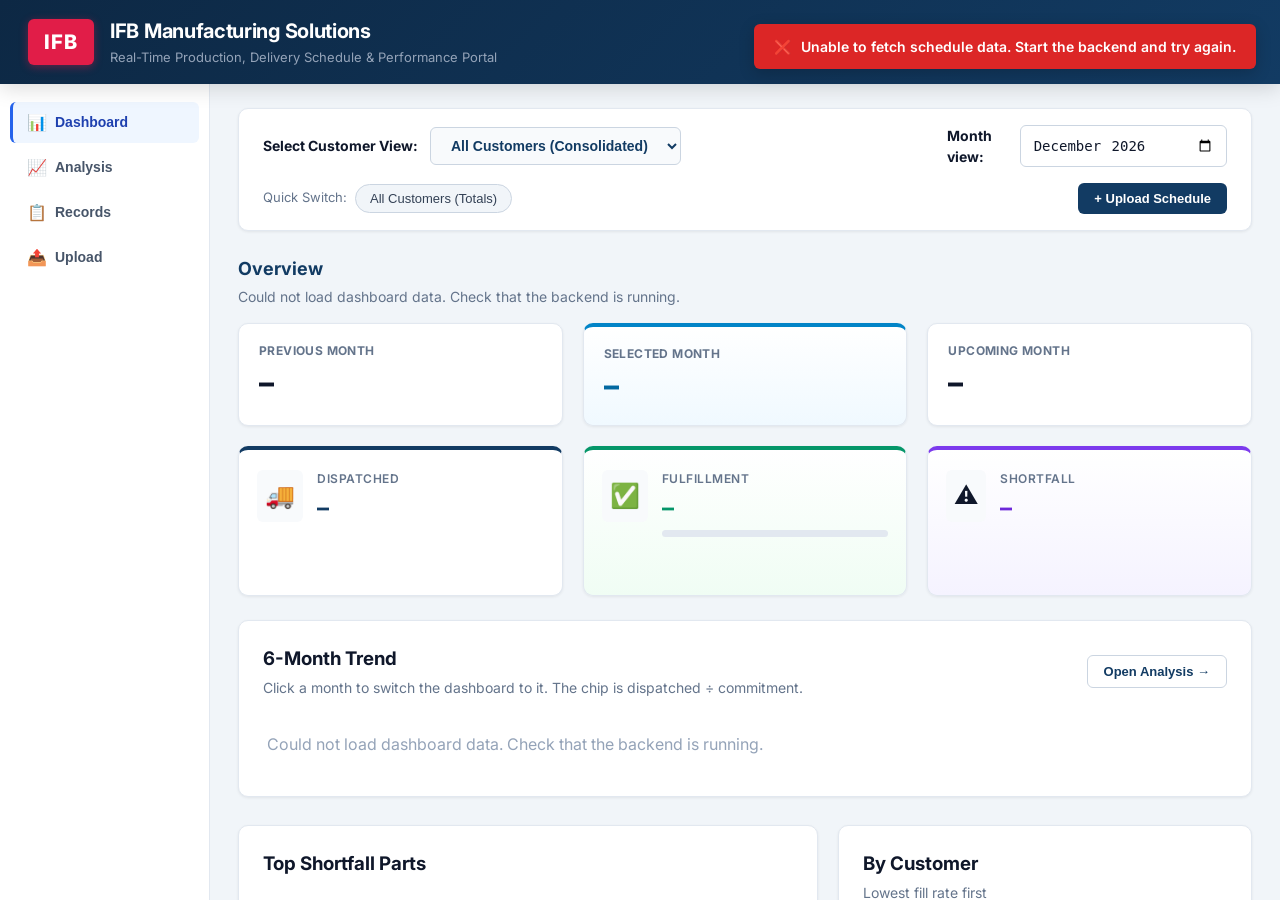
==== frontend/index.html @ 38b97daf "UI changes and bug fixes" ====
<!DOCTYPE html>
<html lang="en">
<head>
    <meta charset="UTF-8">
    <meta name="viewport" content="width=device-width, initial-scale=1.0">
    <title>IFB Scheduling Portal - Real-Time Manufacturing & Schedule Management</title>
    <link rel="preconnect" href="https://fonts.googleapis.com">
    <link rel="preconnect" href="https://fonts.gstatic.com" crossorigin>
    <link href="https://fonts.googleapis.com/css2?family=Inter:wght@400;500;600;700;800&display=swap" rel="stylesheet">
    <link rel="stylesheet" href="style.css">
</head>

<body>

    <!-- APP HEADER -->
    <header class="app-header">
        <div class="header-container">
            <div class="brand-block">
                <div class="brand-logo-icon">IFB</div>
                <div class="brand-text">
                    <h1>IFB Manufacturing Solutions</h1>
                    <p>Real-Time Production, Delivery Schedule &amp; Performance Portal</p>
                </div>
            </div>

            <div class="header-status-block">
                <div class="status-indicator">
                    <span class="status-dot"></span>
                    <span id="backendStatusText">Waiting for schedule upload</span>
                </div>
                <div class="clock-display" id="liveClock">--:--:--</div>
            </div>
        </div>

        
        
    </header>
<div class="app-shell">
    <aside class="sidebar">
        <nav class="sidebar-nav">
            <button class="nav-tab active" data-tab="dashboard" onclick="switchTab('dashboard')">
                <span class="nav-icon">📊</span> Dashboard
            </button>
            <button class="nav-tab" data-tab="analysis" onclick="switchTab('analysis')">
                <span class="nav-icon">📈</span> Analysis
            </button>
            <button class="nav-tab" data-tab="records" onclick="switchTab('records')">
                <span class="nav-icon">📋</span> Records
            </button>
            <button class="nav-tab" data-tab="upload" onclick="switchTab('upload')">
                <span class="nav-icon">📤</span> Upload
            </button>
        </nav>
    </aside>
    <main class="main-content">

        <!-- ============================================================== -->
        <!-- TAB 1: EXECUTIVE DASHBOARD                                    -->
        <!-- ============================================================== -->
        <section id="tab-dashboard" class="tab-pane active">
            
            <!-- Dashboard Controls & Customer Selector -->
            <div class="dashboard-controls-card">
                <div class="control-group">
                    <label for="customerSelect"><strong>Select Customer View:</strong></label>
                    <select id="customerSelect" onchange="onCustomerSelectChange()">
                        <option value="ALL">All Customers (Consolidated)</option>
                    </select>
                </div>

                <div class="control-group">
                    <label for="dashboardMonth"><strong>Month view:</strong></label>
                    <input type="month" id="dashboardMonth" class="form-input" onchange="onDashboardMonthChange()">
                </div>

                <div class="quick-preset-btns">
                    <span class="preset-label">Quick Switch:</span>
                    <button type="button" class="chip-btn" onclick="quickSelectCustomer('ALL')">All Customers (Totals)</button>
                </div>

                <div class="header-action-links">
                    <button class="btn-primary-sm" onclick="switchTab('upload')">+ Upload Schedule</button>
                </div>
            </div>

                        <div class="section-heading-row">
                <div>
                    <h2 id="dashHeading">Overview</h2>
                    <p class="panel-subtitle" id="dashSubheading">Loading...</p>
                </div>
            </div>

            <div class="schedule-trio">
                <div class="sched-card">
                    <span class="sched-label" id="schedPrevLabel">Previous month</span>
                    <span class="sched-value" id="schedPrevValue">–</span>
                    <span class="sched-delta" id="schedPrevDelta"></span>
                </div>
                <div class="sched-card sched-selected">
                    <span class="sched-label" id="schedSelLabel">Selected month</span>
                    <span class="sched-value" id="schedSelValue">–</span>
                    <span class="sched-delta" id="schedSelDelta"></span>
                </div>
                <div class="sched-card">
                    <span class="sched-label" id="schedNextLabel">Upcoming month</span>
                    <span class="sched-value" id="schedNextValue">–</span>
                    <span class="sched-delta" id="schedNextDelta"></span>
                </div>
            </div>

            <div class="dashboard-grid three">
                <div class="card">
                    <div class="card-icon-wrap">🚚</div>
                    <div class="card-info">
                        <h3>Dispatched</h3>
                        <p id="dashDispatched">–</p>
                        <small class="card-sub" id="dashDispatchedSub"></small>
                    </div>
                </div>
                <div class="card card-balance">
                    <div class="card-icon-wrap">✅</div>
                    <div class="card-info">
                        <h3>Fulfillment</h3>
                        <p id="dashFulfillment">–</p>
                        <div class="progress-bar-bg dash-progress"><div class="progress-bar-fill" id="dashFulfillmentBar" style="width:0%"></div></div>
                        <small class="card-sub" id="dashFulfillmentSub"></small>
                    </div>
                </div>
                <div class="card card-variance">
                    <div class="card-icon-wrap">⚠️</div>
                    <div class="card-info">
                        <h3>Shortfall</h3>
                        <p id="dashShortfall">–</p>
                        <small class="card-sub" id="dashShortfallSub"></small>
                    </div>
                </div>
            </div>

            <div class="content-panel">
                <div class="panel-header">
                    <div>
                        <h3>6-Month Trend</h3>
                        <p class="panel-subtitle">Click a month to switch the dashboard to it. The chip is dispatched ÷ commitment.</p>
                    </div>
                    <button class="btn-outline-sm" onclick="switchTab('analysis')">Open Analysis &rarr;</button>
                </div>
                <div id="dashTrendChart"></div>
            </div>

            <div class="dash-two-col" id="dashTwoCol">
                <div class="content-panel">
                    <div class="panel-header">
                        <div>
                            <h3>Top Shortfall Parts</h3>
                            <p class="panel-subtitle" id="dashTopShortSub"></p>
                        </div>
                    </div>
                    <div class="table-responsive">
                        <table class="data-table">
                            <thead><tr>
                                <th>Part No.</th><th>Customer</th>
                                <th class="num">Committed</th><th class="num">Dispatched</th>
                                <th class="num">Short</th><th>Fill rate</th>
                            </tr></thead>
                            <tbody id="dashShortfallBody"></tbody>
                        </table>
                    </div>
                </div>

                <div class="content-panel" id="dashCustomerPanel">
                    <div class="panel-header">
                        <div>
                            <h3>By Customer</h3>
                            <p class="panel-subtitle">Lowest fill rate first</p>
                        </div>
                    </div>
                    <div class="table-responsive table-scroll dash-cust-scroll">
                        <table class="data-table">
                            <thead><tr>
                                <th>Customer</th><th class="num">Committed</th>
                                <th class="num">Dispatched</th><th>Fill rate</th>
                            </tr></thead>
                            <tbody id="dashCustomerBody"></tbody>
                        </table>
                    </div>
                </div>
            </div>

        </section>

        <!-- ============================================================== -->
        <!-- TAB 3: MASTER SCHEDULE RECORDS TABLE                          -->
        <!-- ============================================================== -->
        <section id="tab-records" class="tab-pane">

            <div class="content-panel">
                <div class="panel-header-with-actions">
                    <div>
                        <h2>Master Production Schedule Records</h2>
                        <p class="panel-subtitle" id="recordsPlanBanner">Monthly Plan: Oct'26 (FIRM) and (TENTATIVE 2 months)</p>
                    </div>

                    <div class="records-action-group">
                        <button type="button" class="btn-outline-sm" onclick="exportRecordsToCSV()">📥 Export to CSV</button>
                        <button type="button" class="btn-primary-sm" onclick="switchTab('upload')">+ Upload Schedule</button>
                    </div>
                </div>

                <!-- FILTER & SEARCH BAR -->
                <div class="table-toolbar">
                    <div class="search-input-wrap">
                        <span class="search-icon">🔍</span>
                        <input type="text" id="tableSearchInput" placeholder="Search customer, part, version, month, or source..." oninput="filterMasterTable()">
                    </div>

                    <div class="filter-dropdown-wrap">
                        <label for="recordsCustomerFilter">Customer:</label>
                        <select id="recordsCustomerFilter" onchange="filterMasterTable()">
                            <option value="ALL">All Customers</option>
                        </select>
                    </div>

                    <div class="filter-dropdown-wrap">
                        <label for="recordsVersionFilter">Version:</label>
                        <select id="recordsVersionFilter" onchange="filterMasterTable()">
                            <option value="ALL">All versions</option>
                        </select>
                    </div>

                    <div class="filter-dropdown-wrap">
                        <label for="recordsMonthFilter">Delivery month:</label>
                        <select id="recordsMonthFilter" onchange="filterMasterTable()">
                            <option value="ALL">All months</option>
                        </select>
                    </div>
                    <label class="col-toggle"><input type="checkbox" id="showAllColumns" onchange="toggleRecordColumns()"> Show all columns</label>

                    <div class="record-counter" id="recordCounterText">
                        Showing 0 records
                    </div>
                </div>

                <!-- FULL DATA TABLE -->
                <div class="table-responsive table-scroll">
                    <table class="data-table master-records-table">
                        <thead>
    <tr class="super-header-row">
        <th colspan="4" id="recordsInfoGroup" class="th-info-group">Part &amp; Customer Information</th>
        <th id="recordsFirmSuperHeader" class="th-firm-header">FIRM</th>
        <th colspan="2" class="th-tentative-super-header">TENTATIVE QTY</th>
        <th colspan="3" id="recordsOpsGroup" class="th-ops-header">Performance &amp; Status</th>
    </tr>
    <tr>
        <th class="col-detail">Sl No</th>
        <th>Customer</th>
        <th class="col-detail">Customer code</th>
        <th>PART No.</th>
        <th class="col-detail">Helper</th>
        <th class="col-detail">Customer Part No</th>
        <th>Line</th>
        <th>Description</th>
        <th class="num" id="recordsMonth1Label">Oct-26</th>
        <th class="num th-tentative" id="recordsMonth2Label">Nov-26</th>
        <th class="num th-tentative" id="recordsMonth3Label">Dec-26</th>
        <th class="col-detail">Version</th>
        <th class="col-detail">Schedule Received</th>
        <th class="num">Actual Dispatch</th>
        <th class="num">Backlog</th>
        <th>Actions</th>
    </tr>
</thead>
                        <tbody id="masterRecordsBody">
                            <!-- Populated dynamically -->
                        </tbody>
                    </table>
                </div>

            </div>

        </section>

        <!-- ============================================================== -->
        <!-- TAB 4: SCHEDULE & PLAN ANALYSIS                               -->
        <!-- ============================================================== -->
        <section id="tab-analysis" class="tab-pane">
            <div class="section-heading-row">
                <div>
                    <h2>Schedule Analysis &amp; Comparison</h2>
                    <p class="panel-subtitle">Plan vs dispatch and month-over-month trends for an uploaded schedule</p>
                </div>
            </div>

            

                        <div id="panelControlsSame" class="streamlined-control-card">
                <div class="s-control-row">
                    <div class="s-control-item">
                        <label for="sameSheetSelect"><strong>Excel Sheet:</strong></label>
                        <select id="sameSheetSelect" onchange="onSameSheetChange()">
                            <option value="">Loading sheets...</option>
                        </select>
                    </div>
                    <div class="s-control-item">
                        <label for="sameCustomerSelect"><strong>Customer:</strong></label>
                        <select id="sameCustomerSelect" onchange="onScopeFilterChange()">
                            <option value="ALL">All Customers</option>
                        </select>
                    </div>
                    <div class="s-control-item">
                        <label for="samePartSelect"><strong>Part:</strong></label>
                            <select id="samePartSelect" onchange="onScopeFilterChange()">
                            <option value="">All parts</option>
                        </select>
                    </div>
                    <div class="s-control-item">
                        <label for="sameMetricMonth"><strong>Month:</strong></label>
                        <select id="sameMetricMonth" onchange="runStreamlinedAnalysis()"></select>
                    </div>
                    <div class="s-control-item">
                        <label for="sameCompareMonth"><strong>Compare with:</strong></label>
                        <select id="sameCompareMonth" onchange="runStreamlinedAnalysis()">
                            <option value="PREV">Previous month</option>
                            <option value="NONE">No comparison</option>
                        </select>
                    </div>
                </div>
            </div>


            <!-- 4 CLEAN KPI CARDS -->
            <div class="streamlined-kpi-grid">
                <div class="s-kpi-card">
                    <span class="s-kpi-label" id="card1Title">Planned / Committed</span>
                    <span class="s-kpi-value" id="card1Value">0</span>
                    <span class="s-kpi-sub" id="card1Detail">-</span>
                </div>
                <div class="s-kpi-card">
                    <span class="s-kpi-label" id="card2Title">Actual Dispatched</span>
                    <span class="s-kpi-value" id="card2Value">0</span>
                    <span class="s-kpi-sub" id="card2Detail">-</span>
                </div>
                <div class="s-kpi-card s-card-diff">
                    <span class="s-kpi-label" id="card3Title">Difference / Shortfall</span>
                    <span class="s-kpi-value" id="card3Value">0</span>
                    <span class="s-kpi-sub" id="card3Detail">-</span>
                </div>
                <div class="s-kpi-card s-card-rate">
                    <span class="s-kpi-label" id="card4Title">Fulfillment / Volatility</span>
                    <span class="s-kpi-value" id="card4Value">0%</span>
                    <span class="s-kpi-sub" id="card4Detail">-</span>
                </div>
            </div>

            <div id="cmpTrendPanel" class="content-panel" style="display:none">
    <div class="panel-header-with-actions">
        <div>
            <h3>Monthly Trend</h3>
            <p class="panel-subtitle" id="cmpTrendScope"></p>
        </div>
        <div class="cmp-trend-controls">
            <div class="range-toggle" id="cmpRangeToggle">
                <button type="button" class="active" data-range="6" onclick="setCmpRange(6)">6 months</button>
                <button type="button" data-range="12" onclick="setCmpRange(12)">1 year</button>
            </div>
            <label class="cmp-target">Target
                <input type="number" id="cmpTargetInput" min="50" max="100" value="95" onchange="renderTrendChart(); renderLineTable();"> %
            </label>
        </div>
    </div>
    <div id="cmpTrendChart"></div>
</div>

<!-- COMPARISON BREAKDOWN TABLE -->
            <div class="content-panel analysis-panel">
                <div class="panel-header-with-actions">
                    <div>
                        <h3 id="comparisonTableTitle">Part-wise Schedule Comparison</h3>
                        <p class="panel-subtitle" id="comparisonTableSubtitle">Customer request vs IFB</p>
                    </div>
                    <button type="button" class="btn-outline-sm" onclick="exportComparisonToCSV()">📥 Export to CSV</button>
                </div>

                <div class="table-toolbar">
                    <div class="search-input-wrap">
                        <span class="search-icon">🔍</span>
                        <input type="text" id="comparisonSearchInput" placeholder="Search customer, part no, line..." oninput="filterComparisonTable()">
                    </div>
                    <div class="range-toggle" id="cmpTargetToggle">
                        <button type="button" class="active" data-target="commitment" onclick="setCompareTarget('commitment')">vs IFB Commitment</button>
                        <button type="button" data-target="dispatch" onclick="setCompareTarget('dispatch')">vs IFB Dispatch</button>
                    </div>
                    <div class="filter-pills-wrap" id="comparisonFilterPills">
                        <button type="button" class="chip-filter active" data-filter="all" onclick="setComparisonStatusFilter('all')">All (<span id="countPillAll">0</span>)</button>
                        <button type="button" class="chip-filter chip-filter-inc" data-filter="increased" onclick="setComparisonStatusFilter('increased')">Above request (<span id="countPillInc">0</span>)</button>
                        <button type="button" class="chip-filter chip-filter-dec" data-filter="decreased" onclick="setComparisonStatusFilter('decreased')">Short of request (<span id="countPillDec">0</span>)</button>
                        <button type="button" class="chip-filter" data-filter="unchanged" onclick="setComparisonStatusFilter('unchanged')">Met (<span id="countPillUnchanged">0</span>)</button>
                    </div>
                </div>

                <div class="table-responsive table-scroll">
                    <table class="data-table">
                        <thead>
                                <tr id="comparisonTableHeaderRow">
                                <th class="sortable" onclick="sortComparison('customer')">Customer</th>
                                <th class="sortable" onclick="sortComparison('partNo')">Part No.</th>
                                <th>Line</th>
                                <th class="num sortable" id="thColBase" onclick="sortComparison('qtyA')">Customer Request</th>
                                <th class="num sortable" id="thColCompare" onclick="sortComparison('qtyB')">IFB Commitment</th>
                                <th class="num sortable" id="thColDiff" onclick="sortComparison('diff')">Difference</th>
                                <th class="num sortable" id="thColPct" onclick="sortComparison('fulfillmentRate')">Fill %</th>
                                <th class="num sortable" id="thColChange" onclick="sortComparison('scheduleChange')">Schedule Δ</th>
                                <th>Status</th>
                            </tr>
                        </thead>
                        <tbody id="comparisonTableBody">
                            <tr><td colspan="9" style="text-align: center; color: #64748b; padding: 24px;">Select parameters above to view analysis.</td></tr>
                        </tbody>
                        <tfoot id="comparisonTableFoot"></tfoot>
                    </table>
                </div>
            </div>

<div id="cmpLinePanel" class="content-panel" style="display:none">
    <div class="panel-header-with-actions">
        <div>
            <h3>Fill Rate by Product Line</h3>
            <p class="panel-subtitle">For the selected month. Click a heading to sort.</p>
        </div>
    </div>
    <div class="table-responsive table-scroll">
        <table class="data-table">
            <thead><tr>
                <th class="sortable" onclick="sortCmpLines('line')">Product line</th>
                <th class="num sortable" onclick="sortCmpLines('commitment')">Commitment</th>
                <th class="num sortable" onclick="sortCmpLines('dispatched')">Dispatched</th>
                <th class="sortable" onclick="sortCmpLines('fillRate')">Fill rate</th>
                <th class="num sortable" onclick="sortCmpLines('grossShortfall')">Shortfall</th>
                <th>Status</th>
            </tr></thead>
            <tbody id="cmpLineBody"></tbody>
            <tfoot id="cmpLineFoot"></tfoot>
        </table>
    </div>
</div>

            

        </section>

        <!-- ============================================================== -->
        <!-- TAB 5: EXCEL BULK IMPORT                                      -->
        <!-- ============================================================== -->
        <section id="tab-upload" class="tab-pane">

            <div class="content-panel">
                <div class="panel-header">
                    <div>
                        <h2>Upload Schedule Data</h2>
                        <p class="panel-subtitle">Upload your schedule to view it on the dashboard and in records. Existing saved schedules remain available.</p>
                    </div>

                    <a href="/api/sample-template" download class="btn-outline-sm">
                        📥 Download Standard Template (.xlsx)
                    </a>
                </div>

                <!-- DRAG AND DROP ZONE -->
                <div class="upload-dropzone" id="dropZone" onclick="triggerFileInput()">
                    <div class="upload-icon">📂</div>
                    <h3>Choose an Excel schedule file</h3>
                    <p>Drag and drop a filled schedule file here, or browse your computer. Supports .xlsx, .xls, and .csv.</p>
                    <button type="button" class="btn-primary-sm" onclick="event.stopPropagation(); triggerFileInput();">
                        Browse Files on Computer
                    </button>
                    <input type="file" id="excelFile" accept=".xlsx,.xls,.csv" style="display: none;" onchange="handleFileSelect(event)">
                    <div id="selectedFileName" class="selected-file-badge" style="display: none;"></div>
                </div>

                <div class="snapshot-date-control">
                    <label for="snapshotDate"><strong>Schedule snapshot date:</strong></label>
                    <input type="date" id="snapshotDate" class="form-input">
                    <span>For an archived sheet, choose its plan/revision date. New uploads default to today.</span>
                </div>

                <div class="upload-actions-bar">
                    <button type="button" id="uploadButton" class="btn-submit" onclick="uploadExcel()">
                        🚀 Upload &amp; Process Spreadsheet
                    </button>
                    <p id="uploadStatus" class="upload-status-text" aria-live="polite"></p>
                </div>

                <!-- COLUMN MAPPING GUIDE -->
                <div class="guide-box">
                    <h4>Supported Excel columns, including the IFB monthly plan layout</h4>
                    <p>The header row is detected below title/revision rows; fields are matched by name:</p>
                    <div class="headers-tags">
                        <span class="tag">Sl No</span>
                        <span class="tag">Customer</span>
                        <span class="tag">Customer Code</span>
                        <span class="tag">PART No.</span>
                        <span class="tag">Helper</span>
                        <span class="tag">Customer Part No</span>
                        <span class="tag">Line</span>
                        <span class="tag">Description</span>
                        <span class="tag">Oct-26 / Nov-26 / Dec-26 month columns</span>
                        <span class="tag">Application</span>
                        <span class="tag">Schedule Received Date</span>
                        <span class="tag">Schedule Start Month</span>
                        <span class="tag">Schedule End Month</span>
                        <span class="tag">Schedule Version</span>
                        <span class="tag">Delivery Month (e.g. Oct-26)</span>
                        <span class="tag">Original Customer Schedule</span>
                        <span class="tag">Current Customer Schedule</span>
                        <span class="tag">Actual Production Qty</span>
                        <span class="tag">Actual Dispatch Qty</span>
                        <span class="tag">Dispatch Date</span>
                        <span class="tag">Variance Reason</span>
                        <span class="tag">Net Customer Revision</span>
                        <span class="tag">Final Schedule Variance</span>
                        <span class="tag">Achievement</span>
                        <span class="tag">Backlog</span>
                    </div>
                </div>

            </div>

            <!-- IMPORTED EXCEL FILES LIST -->
            <div class="content-panel" style="margin-top: 24px;">
                <div class="panel-header">
                    <div>
                        <h3>Imported Excel Files &amp; Snapshots</h3>
                        <p class="panel-subtitle">Manage uploaded schedule workbooks. Download original spreadsheets or delete snapshots.</p>
                    </div>
                    <button type="button" class="btn-outline-sm" onclick="loadImportedFilesList()">🔄 Refresh List</button>
                </div>
                <div id="dataQualityResult" class="cmp-dq" style="display:none"></div>
                <div class="table-responsive">
                    <table class="data-table">
                        <thead>
                            <tr>
                                <th>#</th>
                                <th>File Name</th>
                                <th>Snapshot Date</th>
                                <th>Imported At</th>
                                <th>Records Count</th>
                                <th style="text-align: center;">Actions</th>
                            </tr>
                        </thead>
                        <tbody id="importedFilesTableBody">
                            <tr><td colspan="6" style="text-align: center; color: #94a3b8; padding: 20px;">Loading imported files...</td></tr>
                        </tbody>
                    </table>
                </div>
            </div>

        </section>

    </main> 
    </div>

    <!-- TOAST NOTIFICATION CONTAINER -->
    <div id="toastContainer" class="toast-container"></div>

    <script src="script.js"></script>

</body>
</html>
---- frontend/style.css ----
/* ==========================================================================
   IFB MANUFACTURING SCHEDULING PORTAL - ENTERPRISE STYLESHEET
   ========================================================================== */

:root {
    --primary: #123b63;
    --primary-dark: #0c2844;
    --primary-light: #1e5285;
    --accent: #2563eb;
    --success: #059669;
    --warning: #d97706;
    --danger: #dc2626;
    --bg-page: #f1f5f9;
    --bg-card: #ffffff;
    --border: #e2e8f0;
    --border-dark: #cbd5e1;
    --text-main: #0f172a;
    --text-muted: #64748b;
    --text-light: #94a3b8;
    --radius-sm: 6px;
    --radius-md: 10px;
    --radius-lg: 14px;
    --shadow-sm: 0 1px 3px rgba(0, 0, 0, 0.07);
    --shadow-md: 0 4px 12px rgba(0, 0, 0, 0.07);
    --shadow-lg: 0 8px 24px rgba(0, 0, 0, 0.1);
}

* {
    box-sizing: border-box;
    margin: 0;
    padding: 0;
}

body {
    font-family: 'Inter', -apple-system, BlinkMacSystemFont, "Segoe UI", Roboto, sans-serif;
    background-color: var(--bg-page);
    color: var(--text-main);
    line-height: 1.5;
    -webkit-font-smoothing: antialiased;
}

/* ==========================================================================
   HEADER & NAVIGATION
   ========================================================================== */

.app-header {
    background: linear-gradient(135deg, #0d2844 0%, #123b63 100%);
    color: #ffffff;
    box-shadow: 0 4px 20px rgba(0, 0, 0, 0.15);
    position: relative;
    flex-shrink: 0;
    z-index: 100;
}

.header-container {
    max-width: none;
    margin: 0 auto;
    padding: 16px 28px;
    display: flex;
    justify-content: space-between;
    align-items: center;
}

.brand-block {
    display: flex;
    align-items: center;
    gap: 16px;
}

.brand-logo-icon {
    background: #e11d48;
    color: #ffffff;
    font-size: 20px;
    font-weight: 800;
    letter-spacing: 1px;
    padding: 8px 16px;
    border-radius: var(--radius-sm);
    box-shadow: 0 2px 8px rgba(225, 29, 72, 0.4);
}

.brand-text h1 {
    font-size: 20px;
    font-weight: 700;
    color: #ffffff;
    letter-spacing: -0.3px;
}

.brand-text p {
    font-size: 13px;
    color: #94a3b8;
    margin-top: 2px;
}

.header-status-block {
    display: flex;
    align-items: center;
    gap: 18px;
}

.status-indicator {
    display: flex;
    align-items: center;
    gap: 8px;
    background: rgba(255, 255, 255, 0.1);
    padding: 6px 14px;
    border-radius: 20px;
    font-size: 13px;
    font-weight: 500;
    backdrop-filter: blur(4px);
}

.status-dot {
    width: 9px;
    height: 9px;
    background: #10b981;
    border-radius: 50%;
    box-shadow: 0 0 8px #10b981;
    animation: pulse 2s infinite;
}

@keyframes pulse {
    0%, 100% { opacity: 1; transform: scale(1); }
    50% { opacity: 0.5; transform: scale(0.85); }
}

.clock-display {
    font-family: monospace;
    font-size: 14px;
    color: #cbd5e1;
    background: rgba(0, 0, 0, 0.25);
    padding: 6px 12px;
    border-radius: var(--radius-sm);
    letter-spacing: 0.5px;
}

/* APP NAV TABS */  
.nav-tab {
    background: transparent;
    color: #94a3b8;
    border: none;
    border-bottom: 3px solid transparent;
    padding: 14px 20px;
    font-size: 14px;
    font-weight: 600;
    cursor: pointer;
    display: flex;
    align-items: center;
    gap: 8px;
    transition: all 0.2s ease;
}

.nav-tab:hover {
    color: #ffffff;
    background: rgba(255, 255, 255, 0.05);
}

.nav-tab:disabled {
    color: #7890a7;
    cursor: not-allowed;
    opacity: 0.55;
}

.nav-tab:disabled:hover {
    background: transparent;
}

.nav-tab.active {
    color: #ffffff;
    border-bottom-color: #38bdf8;
    background: rgba(255, 255, 255, 0.08);
}

.nav-icon {
    font-size: 16px;
}

/* ==========================================================================
   LAYOUT & TAB PANES
   ========================================================================== */

.main-content {
    max-width: 1400px;
    margin: 28px auto;
    padding: 0 28px;
}

.tab-pane {
    display: none;
    animation: fadeIn 0.25s ease-in-out;
}

.tab-pane.active {
    display: block;
}

@keyframes fadeIn {
    from { opacity: 0; transform: translateY(6px); }
    to { opacity: 1; transform: translateY(0); }
}

.section-heading-row {
    display: flex;
    justify-content: space-between;
    align-items: center;
    margin: 24px 0 16px 0;
}

.section-heading-row h2 {
    font-size: 18px;
    font-weight: 700;
    color: var(--primary);
}

.badge-accent {
    font-size: 12px;
    font-weight: 600;
    background: #e0f2fe;
    color: #0369a1;
    padding: 4px 12px;
    border-radius: 12px;
}

/* ==========================================================================
   DASHBOARD CONTROLS & KPI CARDS (ORDER: CUSTOMER -> PREV -> CURR -> COMING -> DISPATCH -> BALANCE)
   ========================================================================== */

.dashboard-controls-card {
    background: var(--bg-card);
    padding: 16px 24px;
    border-radius: var(--radius-md);
    box-shadow: var(--shadow-sm);
    border: 1px solid var(--border);
    display: flex;
    align-items: center;
    justify-content: space-between;
    flex-wrap: wrap;
    gap: 16px;
    margin-bottom: 24px;
}

.control-group {
    display: flex;
    align-items: center;
    gap: 12px;
}

.control-group label {
    font-size: 14px;
    color: var(--text-main);
}

.control-group select {
    padding: 9px 16px;
    font-size: 14px;
    font-weight: 600;
    color: var(--primary);
    background: #f8fafc;
    border: 1px solid var(--border-dark);
    border-radius: var(--radius-sm);
    cursor: pointer;
    outline: none;
    min-width: 220px;
}

.quick-preset-btns {
    display: flex;
    align-items: center;
    gap: 8px;
    flex-wrap: wrap;
}

.preset-label {
    font-size: 13px;
    color: var(--text-muted);
}

.chip-btn {
    background: #f1f5f9;
    color: #334155;
    border: 1px solid #cbd5e1;
    padding: 6px 14px;
    border-radius: 16px;
    font-size: 13px;
    font-weight: 500;
    cursor: pointer;
    transition: all 0.15s ease;
}

.chip-btn:hover {
    background: #e2e8f0;
    color: var(--primary);
    border-color: #94a3b8;
}

/* Dashboard overview cards */
.dashboard-grid {
    display: grid;
    grid-template-columns: repeat(4, minmax(0, 1fr));
    gap: 20px;
    margin-bottom: 24px;
    grid-auto-rows: minmax(150px, auto);
}

.card {
    background: var(--bg-card);
    padding: 20px 18px;
    min-width: 0;
    min-height: 150px;
    box-sizing: border-box;
    border-radius: var(--radius-md);
    box-shadow: var(--shadow-sm);
    border: 1px solid var(--border);
    border-top: 4px solid var(--primary);
    display: flex;
    align-items: flex-start;
    gap: 14px;
    transition: transform 0.2s, box-shadow 0.2s;
}

.card:hover {
    transform: translateY(-2px);
    box-shadow: var(--shadow-md);
}

.card-icon-wrap {
    font-size: 24px;
    background: #f8fafc;
    padding: 8px;
    border-radius: var(--radius-sm);
}

.card-info {
    flex: 1;
    min-width: 0;
}

.card h3 {
    font-size: 12px;
    text-transform: uppercase;
    letter-spacing: 0.5px;
    color: var(--text-muted);
    font-weight: 600;
    margin-bottom: 6px;
}

.card p {
    font-size: 24px;
    font-weight: 700;
    color: var(--primary);
    line-height: 1.2;
}

.card.card-customer {
    grid-column: auto;
    flex-direction: column;
    align-items: stretch;
    gap: 8px;
    border-top-color: #2563eb;
}

.card.card-customer .card-info {
    width: 100%;
}

.card.card-customer p {
    display: block;
    width: 100%;
    box-sizing: border-box;
    padding: 8px 12px;
    border: 1px solid #bfdbfe;
    border-radius: 6px;
    background: #eff6ff;
    font-size: 13px;
    color: #1d4ed8;
    white-space: nowrap;
}

.card.card-highlight {
    border-top-color: #0284c7;
    background: linear-gradient(180deg, #ffffff 0%, #f0f9ff 100%);
}

.card.card-highlight p {
    color: #0369a1;
}

.card.card-balance {
    border-top-color: var(--success);
    background: linear-gradient(180deg, #ffffff 0%, #f0fdf4 100%);
}

.card.card-balance p {
    color: var(--success);
}

.card.card-variance {
    border-top-color: #7c3aed;
    background: linear-gradient(180deg, #ffffff 0%, #f5f3ff 100%);
}

.card.card-variance p {
    color: #6d28d9;
}


.progress-bar-bg {
    width: 160px;
    height: 7px;
    background: #e2e8f0;
    border-radius: 5px;
    overflow: hidden;
}

.progress-bar-fill {
    height: 100%;
    background: linear-gradient(90deg, #10b981 0%, #059669 100%);
    border-radius: 5px;
    transition: width 0.5s ease;
}


.badge-variance {
    background: #fee2e2;
    color: #b91c1c;
}

.badge-revision {
    background: #dbeafe;
    color: #1e40af;
}

.badge-status {
    background: #fef3c7;
    color: #92400e;
}

/* ==========================================================================
   CONTENT PANELS & TABLES
   ========================================================================== */

.content-panel {
    background: var(--bg-card);
    border-radius: var(--radius-md);
    box-shadow: var(--shadow-sm);
    border: 1px solid var(--border);
    padding: 24px;
    margin-bottom: 28px;
}

.panel-header {
    display: flex;
    justify-content: space-between;
    align-items: center;
    margin-bottom: 18px;
}

.panel-header-with-actions {
    display: flex;
    justify-content: space-between;
    align-items: center;
    flex-wrap: wrap;
    gap: 16px;
    margin-bottom: 22px;
    padding-bottom: 16px;
    border-bottom: 1px solid var(--border);
}

.panel-subtitle {
    font-size: 14px;
    color: var(--text-muted);
    margin-top: 4px;
}

.analysis-controls {
    margin-bottom: 18px;
}

/* ==========================================================================
   STREAMLINED ANALYSIS CENTER STYLES
   ========================================================================== */


.streamlined-control-card {
    background: #ffffff;
    border: 1px solid var(--border);
    border-radius: var(--radius-md);
    padding: 18px 22px;
    margin-bottom: 20px;
    box-shadow: var(--shadow-sm);
}

.s-control-row {
    display: flex;
    align-items: flex-end;
    gap: 18px;
    flex-wrap: wrap;
}

.s-control-item {
    display: flex;
    flex-direction: column;
    gap: 6px;
    min-width: 170px;
    flex: 1;
}

.s-control-item label {
    font-size: 13px;
    color: #334155;
}

.s-control-item select {
    padding: 9px 14px;
    border: 1px solid var(--border-dark);
    border-radius: var(--radius-sm);
    font-size: 13px;
    font-weight: 600;
    background: #ffffff;
    color: var(--text-main);
    outline: none;
    transition: border 0.2s;
    width: 100%;
}

.s-control-item select:focus {
    border-color: var(--accent);
}


.streamlined-kpi-grid {
    display: grid;
    grid-template-columns: repeat(4, minmax(0, 1fr));
    gap: 16px;
    margin-bottom: 24px;
}

.s-kpi-card {
    background: #ffffff;
    border: 1px solid var(--border);
    border-radius: var(--radius-md);
    padding: 18px 20px;
    box-shadow: var(--shadow-sm);
    display: flex;
    flex-direction: column;
    gap: 4px;
    transition: transform 0.15s ease;
}

.s-kpi-card:hover {
    transform: translateY(-2px);
    box-shadow: var(--shadow-md);
}

.s-kpi-label {
    font-size: 12px;
    font-weight: 700;
    text-transform: uppercase;
    letter-spacing: 0.4px;
    color: var(--text-muted);
}

.s-kpi-value {
    font-size: 26px;
    font-weight: 800;
    color: var(--text-main);
    margin: 4px 0 2px;
}

.s-kpi-sub {
    font-size: 12px;
    color: var(--text-muted);
}

.s-card-diff {
    border-left: 4px solid var(--accent);
    background: linear-gradient(180deg, #ffffff 0%, #f8fafc 100%);
}

.s-card-rate {
    border-left: 4px solid var(--success);
    background: linear-gradient(180deg, #ffffff 0%, #f0fdf4 100%);
}

/* KPI CARD ACCENTS */
.card-variance-highlight {
    background: linear-gradient(180deg, #ffffff 0%, #f8fafc 100%);
    border-left: 4px solid var(--accent);
}

.analysis-metric-card.card-accent-green {
    border-top: 3px solid var(--success);
}

.analysis-metric-card.card-accent-red {
    border-top: 3px solid var(--danger);
}

.analysis-metric-card.card-accent-amber {
    border-top: 3px solid var(--warning);
}

/* FILTER PILLS IN COMPARISON TOOLBAR */
.comparison-toolbar {
    margin-bottom: 16px;
}

.filter-pills-wrap {
    display: flex;
    gap: 8px;
    flex-wrap: wrap;
    align-items: center;
}

.chip-filter {
    background: #ffffff;
    border: 1px solid var(--border-dark);
    border-radius: 16px;
    padding: 5px 12px;
    font-size: 12px;
    font-weight: 600;
    color: #475569;
    cursor: pointer;
    transition: all 0.2s;
}

.chip-filter:hover {
    background: #f1f5f9;
}

.chip-filter.active {
    background: var(--primary);
    color: #ffffff;
    border-color: var(--primary);
}

.chip-filter.chip-filter-inc.active {
    background: #059669;
    border-color: #059669;
}

.chip-filter.chip-filter-dec.active {
    background: #dc2626;
    border-color: #dc2626;
}

.chip-filter.chip-filter-new.active {
    background: #2563eb;
    border-color: #2563eb;
}

.chip-filter.chip-filter-rem.active {
    background: #64748b;
    border-color: #64748b;
}

/* STATUS BADGES FOR TABLE ROWS */
.badge-status-inc {
    display: inline-block;
    background: #dcfce7;
    color: #15803d;
    padding: 3px 8px;
    border-radius: 4px;
    font-size: 11px;
    font-weight: 700;
}

.badge-status-dec {
    display: inline-block;
    background: #fee2e2;
    color: #b91c1c;
    padding: 3px 8px;
    border-radius: 4px;
    font-size: 11px;
    font-weight: 700;
}

.badge-status-new {
    display: inline-block;
    background: #dbeafe;
    color: #1d4ed8;
    padding: 3px 8px;
    border-radius: 4px;
    font-size: 11px;
    font-weight: 700;
}

.badge-status-rem {
    display: inline-block;
    background: #f1f5f9;
    color: #64748b;
    padding: 3px 8px;
    border-radius: 4px;
    font-size: 11px;
    font-weight: 700;
}

.badge-status-same {
    display: inline-block;
    background: #f8fafc;
    color: #94a3b8;
    padding: 3px 8px;
    border-radius: 4px;
    font-size: 11px;
    font-weight: 600;
}

.badge-status-shortfall {
    display: inline-block;
    background: #fef2f2;
    color: #991b1b;
    padding: 3px 8px;
    border-radius: 4px;
    font-size: 11px;
    font-weight: 700;
    border: 1px solid #fecaca;
}

.badge-status-fulfilled {
    display: inline-block;
    background: #f0fdf4;
    color: #166534;
    padding: 3px 8px;
    border-radius: 4px;
    font-size: 11px;
    font-weight: 700;
    border: 1px solid #bbf7d0;
}

.diff-positive {
    color: #15803d;
    font-weight: 700;
}

.diff-negative {
    color: #b91c1c;
    font-weight: 700;
}

.diff-neutral {
    color: #64748b;
}

/* EXECUTION AUDIT COLLAPSIBLE */

.snapshot-date-control {
    display: flex;
    align-items: center;
    flex-wrap: wrap;
    gap: 10px;
    margin: 18px 0 4px;
    color: var(--text-main);
}

.snapshot-date-control .form-input {
    max-width: 190px;
}

.snapshot-date-control span {
    color: var(--text-muted);
    font-size: 12px;
}


.analysis-panel {
    margin-bottom: 20px;
}

.table-responsive {
    overflow-x: auto;
}

.data-table {
    width: 100%;
    border-collapse: collapse;
    font-size: 14px;
}

.data-table th,
.data-table td {
    padding: 12px 16px;
    text-align: left;
    border-bottom: 1px solid var(--border);
    white-space: nowrap;
}

.data-table th {
    background: #f8fafc;
    color: #475569;
    font-weight: 600;
    font-size: 13px;
    text-transform: uppercase;
    letter-spacing: 0.3px;
}

.data-table tbody tr:hover {
    background: #f8fafc;
}

/* SUPER HEADER ROW & FIRM/TENTATIVE STYLING */
.super-header-row th {
    text-align: center;
    font-size: 11px;
    font-weight: 800;
    letter-spacing: 0.5px;
    padding: 6px 12px;
    border-bottom: 2px solid var(--border-dark);
}

.th-info-group {
    background: #f8fafc;
    color: #475569;
}

.th-firm-header {
    background: #e0f2fe !important;
    color: #0369a1 !important;
    font-weight: 800 !important;
    border-left: 2px solid #38bdf8;
    border-right: 2px solid #38bdf8;
}

.th-tentative-super-header {
    background: #fef08a !important;
    color: #854d0e !important;
    font-weight: 800 !important;
    border-left: 2px solid #eab308;
    border-right: 2px solid #eab308;
}

.th-ops-header {
    background: #f1f5f9;
    color: #475569;
}

.data-table th.th-tentative {
    background: #fef9c3 !important;
    color: #854d0e !important;
    font-weight: 700 !important;
}

.btn-action-icon {
    background: transparent;
    border: 1px solid var(--border);
    border-radius: 6px;
    padding: 5px 8px;
    font-size: 15px;
    cursor: pointer;
    transition: all 0.2s ease;
    display: inline-flex;
    align-items: center;
    justify-content: center;
    margin: 0 3px;
}

.btn-action-icon:hover {
    background: #e2e8f0;
    transform: scale(1.1);
}

.btn-action-icon.btn-delete-row:hover {
    background: #fee2e2;
    border-color: #fca5a5;
}

/* ==========================================================================
   EXACT SPECIFICATION TABLE (MATCHING USER SCREENSHOT)
   ========================================================================== */

.spec-table-container {
    overflow-x: auto;
    border: 1px solid var(--border);
    border-radius: var(--radius-md);
    margin-bottom: 24px;
    background: var(--bg-card);
    box-shadow: var(--shadow-sm);
}

.spec-table {
    width: 100%;
    border-collapse: collapse;
}

.spec-table th,
.spec-table td {
    border-bottom: 1px solid var(--border);
    padding: 14px 18px;
    font-size: 14px;
    vertical-align: middle;
}

.spec-table tbody tr:not(.spec-section-header):hover > td {
    background: #f8fbfe;
}

.table-top-header th {
    background: #f1f6fa;
    color: #526579;
    font-size: 12px;
    font-weight: 700;
    text-align: left;
    padding: 12px 18px;
    text-transform: uppercase;
    letter-spacing: 0.06em;
}

.spec-section-header td {
    background: #eaf2f8;
    color: #174568;
    font-weight: 700;
    font-size: 13px;
    padding: 10px 18px;
    border-top: 1px solid #d4e2ee;
    border-bottom: 1px solid #d4e2ee;
    letter-spacing: 0.04em;
    text-transform: uppercase;
}

.field-label {
    font-weight: 600;
    color: #334155;
    background: #fbfdff;
    width: 32%;
}

.entry-help {
    margin: -8px 0 18px;
    color: var(--text-muted);
    font-size: 13px;
    line-height: 1.6;
}

.required-mark {
    color: var(--danger);
    font-weight: 700;
}

.form-input {
    width: 100%;
    max-width: 640px;
    padding: 11px 12px;
    font-size: 14px;
    border: 1px solid var(--border-dark);
    border-radius: var(--radius-sm);
    background: #ffffff;
    color: #0f172a;
    transition: border-color 0.15s ease, box-shadow 0.15s ease;
}

.field-help {
    display: block;
    margin-top: 5px;
    color: #64748b;
    font-size: 12px;
}

.variance-reason-other {
    margin-top: 8px;
}

.form-input:focus {
    outline: none;
    border-color: var(--accent);
    box-shadow: 0 0 0 3px rgba(37, 99, 235, 0.12);
}

.input-readonly {
    background-color: #f1f5f9 !important;
    color: #334155 !important;
    font-weight: 600;
    cursor: default;
}

/* NESTED SUBTABLES */
.nested-container-cell {
    padding: 0 !important;
    background: #ffffff;
}

.nested-subtable {
    width: 100%;
    border-collapse: collapse;
}

.nested-subtable th {
    background: #f4f8fb;
    font-weight: 700;
    font-size: 13px;
    border: 1px solid #94a3b8;
    padding: 8px 14px;
    text-align: center;
    color: #0f172a;
}

.nested-subtable td {
    border: 1px solid var(--border);
    padding: 11px 14px;
    text-align: center;
}

.nested-subtable input[type="number"] {
    width: 100%;
    max-width: 220px;
    text-align: right;
    padding: 9px 10px;
    font-size: 14px;
    font-weight: 600;
}

.empty-month-message {
    color: var(--text-muted);
    padding: 20px !important;
    text-align: center;
}

.metrics-grid-table tbody tr:first-child {
    background: #f8fbfe;
}

.metrics-grid-table tbody tr:not(:first-child):nth-child(even) {
    background: #fbfdff;
}

.metrics-grid-table td:last-child strong {
    color: #173f5f;
}

@media (max-width: 640px) {
    .spec-table th,
    .spec-table td {
        padding: 10px;
    }

    .nested-subtable th,
    .nested-subtable td {
        padding: 8px 6px;
        font-size: 12px;
    }

    .nested-subtable input[type="number"] {
        min-width: 90px;
        padding: 8px 6px;
    }

    .field-label {
        width: 38%;
    }

    .editable-metric-input {
        width: 100%;
    }
}

/* METRICS TABLE */
.metrics-grid-table td:first-child {
    text-align: left;
    font-weight: 600;
    padding-left: 20px;
}

.metrics-grid-table td:last-child {
    text-align: center;
    font-size: 15px;
}

.editable-metric-input {
    width: 160px;
    padding: 6px 10px;
    border: 1px solid #94a3b8;
    border-radius: 4px;
    font-size: 14px;
    font-weight: 700;
    text-align: right;
}

.metric-val-tag {
    display: inline-block;
    padding: 4px 14px;
    border-radius: 4px;
    font-weight: 700;
    font-size: 14px;
}

.tag-revision {
    background: #dbeafe;
    color: #1e40af;
}

.tag-variance {
    background: #fee2e2;
    color: #b91c1c;
}

.tag-achievement {
    background: #dcfce7;
    color: #15803d;
    font-size: 15px;
}

/* FORM FOOTER ACTIONS */
.form-footer-actions {
    display: flex;
    align-items: center;
    gap: 14px;
    flex-wrap: wrap;
    margin-top: 20px;
}

.btn-group {
    display: flex;
    gap: 12px;
    align-items: center;
    flex-wrap: wrap;
}

.btn-example {
    background: #0284c7;
    color: #ffffff;
    border: none;
    padding: 10px 20px;
    border-radius: var(--radius-sm);
    font-size: 14px;
    font-weight: 600;
    cursor: pointer;
    display: inline-flex;
    align-items: center;
    gap: 8px;
    transition: background 0.2s;
}

.btn-example:hover {
    background: #0369a1;
}

.btn-submit {
    background: #059669;
    color: #ffffff;
    border: none;
    padding: 10px 22px;
    border-radius: var(--radius-sm);
    font-size: 14px;
    font-weight: 600;
    cursor: pointer;
    display: inline-flex;
    align-items: center;
    gap: 8px;
    transition: background 0.2s;
}

.btn-submit:hover {
    background: #047857;
}

.btn-secondary {
    background: #f1f5f9;
    color: #334155;
    border: 1px solid #cbd5e1;
    padding: 10px 20px;
    border-radius: var(--radius-sm);
    font-size: 14px;
    font-weight: 600;
    cursor: pointer;
    transition: all 0.2s;
}

.btn-secondary:hover {
    background: #e2e8f0;
}

.btn-primary-sm {
    background: var(--primary);
    color: #ffffff;
    border: none;
    padding: 8px 16px;
    border-radius: var(--radius-sm);
    font-size: 13px;
    font-weight: 600;
    cursor: pointer;
    text-decoration: none;
    display: inline-block;
}

.btn-primary-sm:hover {
    background: var(--primary-dark);
}

.btn-outline-sm {
    background: transparent;
    color: var(--primary);
    border: 1px solid var(--border-dark);
    padding: 8px 16px;
    border-radius: var(--radius-sm);
    font-size: 13px;
    font-weight: 600;
    cursor: pointer;
    text-decoration: none;
    display: inline-block;
}

.btn-outline-sm:hover {
    background: #f8fafc;
    border-color: var(--primary);
}

.btn-delete-row {
    background: #fee2e2;
    color: #dc2626;
    border: 1px solid #fca5a5;
    padding: 4px 10px;
    border-radius: 4px;
    font-size: 12px;
    font-weight: 600;
    cursor: pointer;
}

.btn-delete-row:hover {
    background: #fecaca;
}

.form-status-indicator {
    font-size: 14px;
    font-weight: 600;
}

/* ==========================================================================
   MASTER RECORDS TOOLBAR
   ========================================================================== */

.table-toolbar {
    display: flex;
    align-items: center;
    justify-content: space-between;
    gap: 16px;
    flex-wrap: wrap;
    background: #f8fafc;
    padding: 12px 18px;
    border-radius: var(--radius-sm);
    border: 1px solid var(--border);
    margin-bottom: 18px;
}

.search-input-wrap {
    display: flex;
    align-items: center;
    gap: 8px;
    background: #ffffff;
    border: 1px solid var(--border-dark);
    border-radius: var(--radius-sm);
    padding: 6px 12px;
    flex: 1;
    max-width: 380px;
}

.search-input-wrap input {
    border: none;
    outline: none;
    font-size: 14px;
    width: 100%;
}

.filter-dropdown-wrap {
    display: flex;
    align-items: center;
    gap: 8px;
    font-size: 14px;
}

.filter-dropdown-wrap select {
    padding: 6px 12px;
    border: 1px solid var(--border-dark);
    border-radius: var(--radius-sm);
    font-size: 14px;
    font-weight: 500;
}

.record-counter {
    font-size: 13px;
    color: var(--text-muted);
    font-weight: 500;
}

.records-action-group {
    display: flex;
    align-items: center;
    gap: 10px;
}

/* ==========================================================================
   EXCEL BULK IMPORT DROPZONE
   ========================================================================== */

.upload-dropzone {
    border: 2px dashed #94a3b8;
    background: #f8fafc;
    border-radius: var(--radius-md);
    padding: 48px 24px;
    text-align: center;
    cursor: pointer;
    transition: all 0.2s ease;
    margin-bottom: 24px;
}

.upload-dropzone:hover,
.upload-dropzone.dragover {
    border-color: var(--accent);
    background: #eff6ff;
}

.upload-icon {
    font-size: 48px;
    margin-bottom: 12px;
}

.upload-dropzone h3 {
    font-size: 18px;
    color: var(--text-main);
    margin-bottom: 6px;
}

.upload-dropzone p {
    font-size: 14px;
    color: var(--text-muted);
    margin-bottom: 18px;
}

.selected-file-badge {
    display: inline-block;
    margin-top: 16px;
    padding: 8px 18px;
    background: #dbeafe;
    color: #1e40af;
    border-radius: 20px;
    font-size: 13px;
    font-weight: 600;
}

.upload-actions-bar {
    display: flex;
    align-items: center;
    gap: 16px;
    margin-bottom: 24px;
}

.upload-status-text {
    font-size: 14px;
    font-weight: 600;
}

.guide-box {
    background: #f8fafc;
    border: 1px solid var(--border);
    border-radius: var(--radius-sm);
    padding: 18px 20px;
}

.guide-box h4 {
    font-size: 14px;
    margin-bottom: 8px;
    color: var(--primary);
}

.guide-box p {
    font-size: 13px;
    color: var(--text-muted);
    margin-bottom: 10px;
}

.headers-tags {
    display: flex;
    flex-wrap: wrap;
    gap: 8px;
}

.tag {
    background: #e2e8f0;
    color: #334155;
    padding: 4px 10px;
    border-radius: 4px;
    font-size: 12px;
    font-family: monospace;
    font-weight: 600;
}

/* ==========================================================================
   TOAST NOTIFICATIONS
   ========================================================================== */

.toast-container {
    position: fixed;
    top: 24px;
    right: 24px;
    z-index: 9999;
    display: flex;
    flex-direction: column;
    gap: 10px;
    pointer-events: none;
}

.toast {
    pointer-events: auto;
    padding: 12px 20px;
    border-radius: var(--radius-sm);
    color: #ffffff;
    font-size: 14px;
    font-weight: 600;
    box-shadow: 0 4px 16px rgba(0, 0, 0, 0.2);
    display: flex;
    align-items: center;
    gap: 10px;
    animation: slideInRight 0.3s ease;
    min-width: 280px;
}

.toast.toast-success { background: #059669; }
.toast.toast-error { background: #dc2626; }
.toast.toast-info { background: #2563eb; }

@keyframes slideInRight {
    from { transform: translateX(100%); opacity: 0; }
    to { transform: translateX(0); opacity: 1; }
}

/* ==========================================================================
   RESPONSIVE DESIGN
   ========================================================================== */

@media (max-width: 1200px) {
    .dashboard-grid {
        grid-template-columns: repeat(3, minmax(0, 1fr));
    }

}

@media (max-width: 768px) {
    .header-container {
        flex-direction: column;
        align-items: flex-start;
        gap: 12px;
    }

    .nav-container {
        overflow-x: auto;
        white-space: nowrap;
    }

    .dashboard-grid {
        grid-template-columns: repeat(2, minmax(0, 1fr));
    }


    .table-toolbar {
        flex-direction: column;
        align-items: stretch;
    }

    .search-input-wrap {
        max-width: 100%;
    }
}

@media (max-width: 500px) {
    .dashboard-grid {
        grid-template-columns: 1fr;
    }


    .card.card-customer {
        grid-column: auto;
    }

    .kpi-summary-strip {
        width: 100%;
        box-sizing: border-box;
        align-items: flex-start;
    }

    .kpi-progress-wrap,
    .progress-bar-bg {
        width: 100%;
    }

    .kpi-item {
        min-width: 42%;
    }
}

/* sort arrows in tables */
.sort-arrow {
    display: inline-block;
    font-size: 0.65rem;
    color: var(--text-muted);
    transition: transform 0.15s, color 0.15s;
}

.sort-arrow.active {
    color: var(--primary);
    transform: rotate(180deg);
}


.spinner {
    width: 18px;
    height: 18px;
    border: 3px solid #cbd5e1;
    border-top-color: var(--accent);
    border-radius: 50%;
    animation: spin 0.8s linear infinite;
    display: inline-block;
}
@keyframes spin { to { transform: rotate(360deg); } }
/* ===== Table readability ===== */
.table-scroll { max-height: 70vh; overflow: auto; border: 1px solid var(--border); border-radius: var(--radius-sm); }
.table-scroll .data-table thead th { position: sticky; top: 0; z-index: 2; background: #f1f5f9; }
.table-scroll .data-table thead tr.super-header-row th { top: 0; }
.table-scroll .data-table thead tr.super-header-row + tr th { top: 31px; }

.data-table td { padding: 10px 14px; }
.data-table tbody tr { background: #fff; }
.data-table tbody tr:nth-child(even) { background: #fafcfe; }
.data-table tbody tr:hover { background: #eef4fb; }
.data-table .num, .data-table th.num { text-align: right; font-variant-numeric: tabular-nums; }
.data-table td.neg { color: #b91c1c; font-weight: 600; }
.sortable { cursor: pointer; user-select: none; }
.sortable:hover { color: var(--accent); }
.cell-trunc { max-width: 240px; overflow: hidden; text-overflow: ellipsis; }
.part-chip { font-family: ui-monospace, SFMono-Regular, Menlo, monospace; font-size: 12.5px; background: #f1f5f9; border: 1px solid var(--border); border-radius: 4px; padding: 1px 6px; }
.tentative { background: #fefce8; color: #854d0e; }
.muted { color: var(--text-light); }
.total-row td { position: sticky; bottom: 0; background: #eef2f7; font-weight: 700; border-top: 2px solid var(--border-dark); }

/* Master Records: compact view by default, details on demand */
.master-records-table .col-detail { display: none; }
.master-records-table.show-details .col-detail { display: table-cell; }
.master-records-table th, .master-records-table td { padding: 10px 12px; }
.master-records-table .cell-trunc { max-width: 220px; }
.master-records-table td.num, .master-records-table th.num { min-width: 84px; }
.col-toggle { display: inline-flex; align-items: center; gap: 6px; font-size: 13px; color: var(--text-main); cursor: pointer; white-space: nowrap; }

/* freeze Customer (col 2); also Sl No (col 1) when all columns are shown */
.master-records-table thead tr:not(.super-header-row) th:nth-child(2),
.master-records-table tbody td:nth-child(2) {
    position: sticky; left: 0; z-index: 1; box-shadow: 2px 0 4px -2px rgba(0,0,0,.15);
}
.master-records-table tbody td:nth-child(2) { background: inherit; }
.master-records-table thead tr:not(.super-header-row) th:nth-child(2) { z-index: 3; }
.master-records-table.show-details thead tr:not(.super-header-row) th:nth-child(1),
.master-records-table.show-details tbody td:nth-child(1) { position: sticky; left: 0; min-width: 64px; z-index: 1; }
.master-records-table.show-details tbody td:nth-child(1) { background: inherit; }
.master-records-table.show-details thead tr:not(.super-header-row) th:nth-child(1) { z-index: 3; }
.master-records-table.show-details thead tr:not(.super-header-row) th:nth-child(2),
.master-records-table.show-details tbody td:nth-child(2) { left: 64px; }

/* chips and rate bars */
.chip { display: inline-block; padding: 2px 10px; border-radius: 999px; font-size: 12px; font-weight: 600; white-space: nowrap; }
.chip.st-green { color: #15803d; background: #dcfce7; }
.chip.st-amber { color: #b45309; background: #fef3c7; }
.chip.st-red   { color: #b91c1c; background: #fee2e2; }
.chip.st-grey  { color: #64748b; background: #e2e8f0; }
.rate-cell { display: flex; align-items: center; gap: 10px; min-width: 140px; }
.rate-cell > span:first-child { width: 52px; text-align: right; font-variant-numeric: tabular-nums; }
.rate-bar { flex: 1; height: 8px; background: #e2e8f0; border-radius: 999px; overflow: hidden; }
.rate-bar i { display: block; height: 100%; }
.rate-bar i.st-green { background: #22c55e; }
.rate-bar i.st-amber { background: #f59e0b; }
.rate-bar i.st-red   { background: #ef4444; }
.rate-bar i.st-grey  { background: #94a3b8; }

/* comparison chart */
.cmp-chart { display: block; width: 100%; height: auto; max-height: 290px; }
.cmp-chart text { font-size: 12px; fill: #64748b; }
.cmp-chart .grid { stroke: #eef2f7; }
.cmp-chart .bar-demand, .lg.bar-demand { fill: #d3dbe6; background: #d3dbe6; }
.cmp-chart .bar-commit, .lg.bar-commit { fill: #60a5fa; background: #60a5fa; }
.cmp-chart .bar-disp,   .lg.bar-disp   { fill: #22c55e; background: #22c55e; }
.cmp-month { cursor: pointer; }
.cmp-chart .slot-bg { fill: transparent; }
.cmp-month:hover .slot-bg { fill: #f8fafc; }
.cmp-month.is-selected .slot-bg { fill: #eff6ff; }
.cmp-chart .month-label { font-weight: 500; }
.cmp-month.is-selected .month-label { fill: #1e3a8a; font-weight: 700; }
.cmp-chart .chip-txt { font-size: 11px; font-weight: 700; }
.cmp-chart .chip-bg.st-green { fill: #dcfce7; } .cmp-chart .chip-txt.st-green { fill: #15803d; }
.cmp-chart .chip-bg.st-amber { fill: #fef3c7; } .cmp-chart .chip-txt.st-amber { fill: #b45309; }
.cmp-chart .chip-bg.st-red   { fill: #fee2e2; } .cmp-chart .chip-txt.st-red   { fill: #b91c1c; }
.cmp-chart .chip-bg.st-grey  { fill: #e2e8f0; } .cmp-chart .chip-txt.st-grey  { fill: #64748b; }
.cmp-legend { display: flex; flex-wrap: wrap; gap: 18px; margin: 0 0 6px; font-size: 13px; color: var(--text-muted); }
.cmp-legend .lg { display: inline-block; width: 12px; height: 12px; border-radius: 3px; margin-right: 6px; vertical-align: -1px; }
.cmp-summary { display: flex; flex-wrap: wrap; align-items: center; gap: 8px 26px; margin-top: 10px; padding: 10px 14px; background: #f8fafc; border: 1px solid var(--border); border-radius: var(--radius-sm); font-size: 13px; color: var(--text-muted); }
.cmp-summary strong { color: var(--primary); }
.cmp-summary b { color: var(--text-main); font-variant-numeric: tabular-nums; }
.cmp-target input { width: 64px; padding: 6px 8px; border: 1px solid var(--border-dark); border-radius: var(--radius-sm); }
.cmp-dq { margin: -10px 0 18px; padding: 8px 14px; background: #fffbeb; border: 1px solid #fde68a; color: #92400e; border-radius: var(--radius-sm); font-size: 13px; }
.s-control-item select { text-overflow: ellipsis; }

/* ===== App layout: header + sidebar stay fixed, only the content scrolls ===== */
html, body { height: 100%; }
body { display: flex; flex-direction: column; overflow: hidden; }

.app-shell {
    flex: 1;
    min-height: 0;
    display: flex;
    align-items: stretch;
}

.sidebar {
    width: 210px;
    flex-shrink: 0;
    background: #ffffff;
    border-right: 1px solid var(--border);
    padding: 18px 10px;
    overflow-y: auto;
}

.sidebar-nav { display: flex; flex-direction: column; gap: 4px; }

.sidebar .nav-tab {
    width: 100%;
    justify-content: flex-start;
    color: #475569;
    border: none;
    border-left: 3px solid transparent;
    border-radius: var(--radius-sm);
    padding: 11px 14px;
    background: transparent;
}
.sidebar .nav-tab:hover { background: #f1f5f9; color: var(--primary); }
.sidebar .nav-tab.active {
    background: #eff6ff;
    color: #1e40af;
    border-left-color: var(--accent);
}

.app-shell .main-content {
    flex: 1;
    min-width: 0;
    max-width: none;
    margin: 0;
    padding: 24px 28px;
    overflow: auto;
}

@media (max-width: 900px) {
    .app-shell { flex-direction: column; }
    .sidebar {
        width: 100%; flex-shrink: 0;
        border-right: none; border-bottom: 1px solid var(--border);
        padding: 8px 12px; overflow-x: auto; overflow-y: hidden;
    }
    .sidebar-nav { flex-direction: row; }
    .sidebar .nav-tab { width: auto; white-space: nowrap; }
    .app-shell .main-content { padding: 16px 14px; }
}

.cmp-trend-controls {
    display: flex;
    align-items: center;
    gap: 16px;
    flex-wrap: wrap;
}

.cmp-target {
    display: inline-flex;
    align-items: center;
    gap: 6px;
    font-size: 13px;
    font-weight: 600;
    color: var(--text-muted);
}

.range-toggle {
    display: inline-flex;
    align-items: center;
    background: #f1f5f9;
    border: 1px solid var(--border-dark);
    border-radius: var(--radius-sm);
    padding: 3px;
    gap: 2px;
}

.range-toggle button {
    background: transparent;
    border: none;
    border-radius: 4px;
    padding: 6px 12px;
    font-size: 12px;
    font-weight: 600;
    color: #475569;
    cursor: pointer;
    transition: all 0.15s ease;
    white-space: nowrap;
}

.range-toggle button:hover {
    color: var(--primary);
}

.range-toggle button.active {
    background: #ffffff;
    color: #1e40af;
    box-shadow: 0 1px 4px rgba(0, 0, 0, 0.1);
}

.card-sub { display: block; margin-top: 6px; font-size: 12px; color: var(--text-muted); line-height: 1.4; }
.dash-progress { width: 100%; margin-top: 8px; }
.dash-two-col {
    display: grid;
    grid-template-columns: minmax(0, 1.4fr) minmax(0, 1fr);
    gap: 20px;
    align-items: start;
    margin-bottom: 28px;
}
.dash-two-col.single { grid-template-columns: minmax(0, 1fr); }
.dash-two-col > .content-panel { min-width: 0; margin-bottom: 0; }
.dash-cust-scroll { max-height: 340px; }
.dash-cust-scroll .data-table th,
.dash-cust-scroll .data-table td { padding: 10px; }
.dash-cust-scroll .rate-cell { min-width: 110px; }
@media (max-width: 1100px) { .dash-two-col { grid-template-columns: minmax(0, 1fr); } }

.dashboard-grid.three { grid-template-columns: repeat(3, minmax(0, 1fr)); }
@media (max-width: 768px) { .dashboard-grid.three { grid-template-columns: minmax(0, 1fr); } }

.schedule-trio { display: grid; grid-template-columns: repeat(3, minmax(0, 1fr)); gap: 20px; margin-bottom: 20px; }
.sched-card {
    background: var(--bg-card); border: 1px solid var(--border); border-radius: var(--radius-md);
    box-shadow: var(--shadow-sm); padding: 18px 20px; display: flex; flex-direction: column; gap: 4px;
}
.sched-card.sched-selected {
    border-top: 4px solid #0284c7;
    background: linear-gradient(180deg, #ffffff 0%, #f0f9ff 100%);
}
.sched-label { font-size: 12px; font-weight: 700; text-transform: uppercase; letter-spacing: .4px; color: var(--text-muted); }
.sched-value { font-size: 30px; font-weight: 800; color: var(--text-main); line-height: 1.2; }
.sched-selected .sched-value { color: #0369a1; }
.sched-delta { font-size: 13px; font-weight: 600; color: var(--text-muted); }
.sched-delta.up { color: #15803d; }
.sched-delta.down { color: #b91c1c; }
.sched-delta.flat { color: #64748b; }
@media (max-width: 768px) { .schedule-trio { grid-template-columns: minmax(0, 1fr); } }
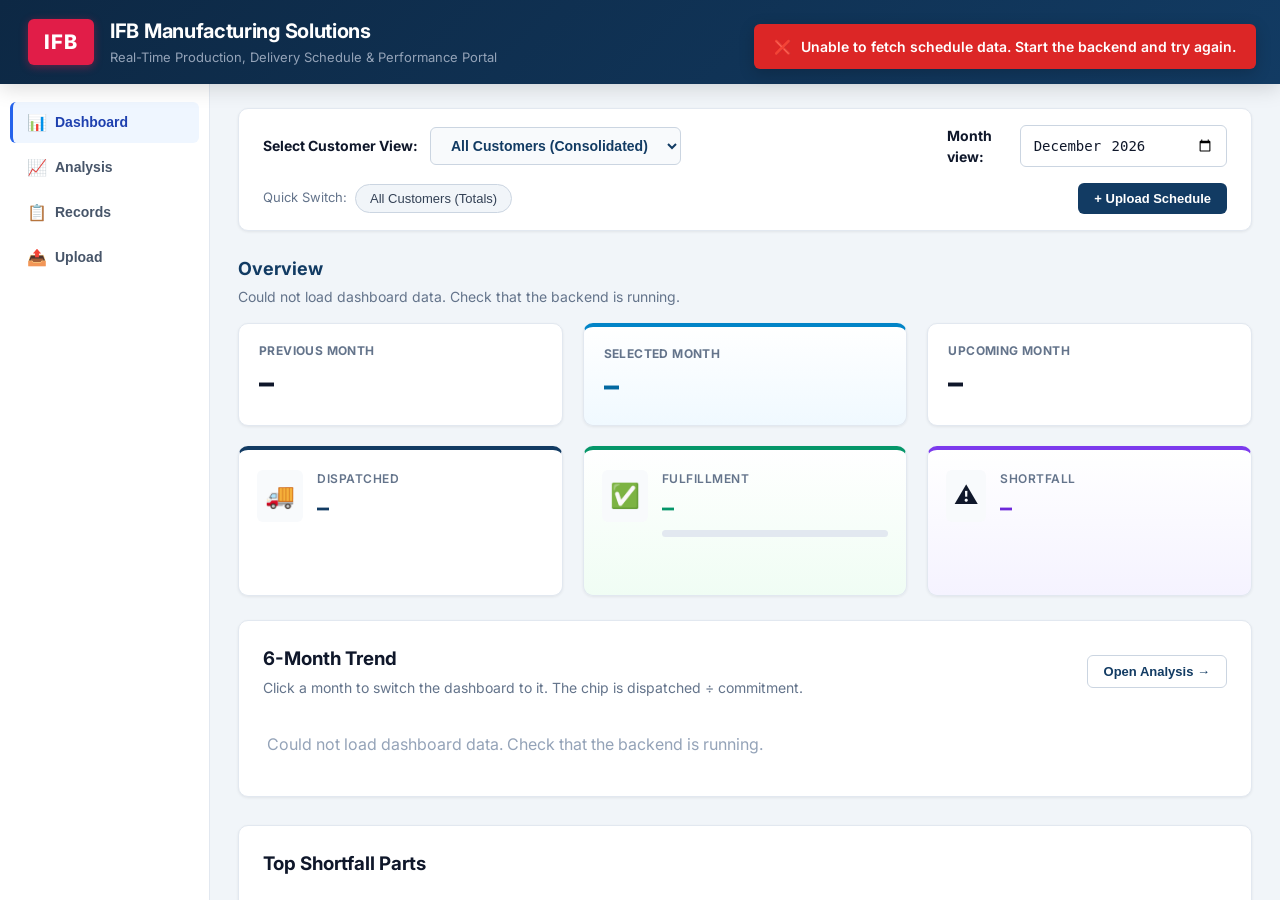
==== commit 5a603e70: "UI changes" ====
--- a/frontend/index.html
+++ b/frontend/index.html
@@ -375,7 +375,7 @@
                 <div class="panel-header-with-actions">
                     <div>
                         <h3 id="comparisonTableTitle">Part-wise Schedule Comparison</h3>
-                        <p class="panel-subtitle" id="comparisonTableSubtitle">Customer request vs IFB</p>
+                        <p class="panel-subtitle" id="comparisonTableSubtitle">Customer schedule, IFB commitment vs dispatch</p>
                     </div>
                     <button type="button" class="btn-outline-sm" onclick="exportComparisonToCSV()">📥 Export to CSV</button>
                 </div>
@@ -385,14 +385,10 @@
                         <span class="search-icon">🔍</span>
                         <input type="text" id="comparisonSearchInput" placeholder="Search customer, part no, line..." oninput="filterComparisonTable()">
                     </div>
-                    <div class="range-toggle" id="cmpTargetToggle">
-                        <button type="button" class="active" data-target="commitment" onclick="setCompareTarget('commitment')">vs IFB Commitment</button>
-                        <button type="button" data-target="dispatch" onclick="setCompareTarget('dispatch')">vs IFB Dispatch</button>
-                    </div>
                     <div class="filter-pills-wrap" id="comparisonFilterPills">
                         <button type="button" class="chip-filter active" data-filter="all" onclick="setComparisonStatusFilter('all')">All (<span id="countPillAll">0</span>)</button>
-                        <button type="button" class="chip-filter chip-filter-inc" data-filter="increased" onclick="setComparisonStatusFilter('increased')">Above request (<span id="countPillInc">0</span>)</button>
-                        <button type="button" class="chip-filter chip-filter-dec" data-filter="decreased" onclick="setComparisonStatusFilter('decreased')">Short of request (<span id="countPillDec">0</span>)</button>
+                        <button type="button" class="chip-filter chip-filter-inc" data-filter="increased" onclick="setComparisonStatusFilter('increased')">Above commitment (<span id="countPillInc">0</span>)</button>
+                        <button type="button" class="chip-filter chip-filter-dec" data-filter="decreased" onclick="setComparisonStatusFilter('decreased')">Shortfall (<span id="countPillDec">0</span>)</button>
                         <button type="button" class="chip-filter" data-filter="unchanged" onclick="setComparisonStatusFilter('unchanged')">Met (<span id="countPillUnchanged">0</span>)</button>
                     </div>
                 </div>
@@ -400,20 +396,21 @@
                 <div class="table-responsive table-scroll">
                     <table class="data-table">
                         <thead>
-                                <tr id="comparisonTableHeaderRow">
+                            <tr id="comparisonTableHeaderRow">
                                 <th class="sortable" onclick="sortComparison('customer')">Customer</th>
                                 <th class="sortable" onclick="sortComparison('partNo')">Part No.</th>
                                 <th>Line</th>
-                                <th class="num sortable" id="thColBase" onclick="sortComparison('qtyA')">Customer Request</th>
-                                <th class="num sortable" id="thColCompare" onclick="sortComparison('qtyB')">IFB Commitment</th>
-                                <th class="num sortable" id="thColDiff" onclick="sortComparison('diff')">Difference</th>
-                                <th class="num sortable" id="thColPct" onclick="sortComparison('fulfillmentRate')">Fill %</th>
+                                <th class="num sortable" onclick="sortComparison('qtySchedule')">Customer Schedule</th>
+                                <th class="num sortable" onclick="sortComparison('qtyCommitment')">IFB Commitment</th>
+                                <th class="num sortable" onclick="sortComparison('qtyDispatch')">IFB Dispatch</th>
+                                <th class="num sortable" onclick="sortComparison('diff')">Difference</th>
+                                <th class="num sortable" onclick="sortComparison('achievementRate')">Achievement %</th>
                                 <th class="num sortable" id="thColChange" onclick="sortComparison('scheduleChange')">Schedule Δ</th>
                                 <th>Status</th>
                             </tr>
                         </thead>
                         <tbody id="comparisonTableBody">
-                            <tr><td colspan="9" style="text-align: center; color: #64748b; padding: 24px;">Select parameters above to view analysis.</td></tr>
+                            <tr><td colspan="10" style="text-align: center; color: #64748b; padding: 24px;">Select parameters above to view analysis.</td></tr>
                         </tbody>
                         <tfoot id="comparisonTableFoot"></tfoot>
                     </table>
--- a/frontend/style.css
+++ b/frontend/style.css
@@ -1703,19 +1703,13 @@
 .card-sub { display: block; margin-top: 6px; font-size: 12px; color: var(--text-muted); line-height: 1.4; }
 .dash-progress { width: 100%; margin-top: 8px; }
 .dash-two-col {
-    display: grid;
-    grid-template-columns: minmax(0, 1.4fr) minmax(0, 1fr);
-    gap: 20px;
-    align-items: start;
+    display: flex;
+    flex-direction: column;
+    gap: 24px;
     margin-bottom: 28px;
 }
-.dash-two-col.single { grid-template-columns: minmax(0, 1fr); }
 .dash-two-col > .content-panel { min-width: 0; margin-bottom: 0; }
-.dash-cust-scroll { max-height: 340px; }
-.dash-cust-scroll .data-table th,
-.dash-cust-scroll .data-table td { padding: 10px; }
-.dash-cust-scroll .rate-cell { min-width: 110px; }
-@media (max-width: 1100px) { .dash-two-col { grid-template-columns: minmax(0, 1fr); } }
+.dash-cust-scroll { max-height: 400px; }
 
 .dashboard-grid.three { grid-template-columns: repeat(3, minmax(0, 1fr)); }
 @media (max-width: 768px) { .dashboard-grid.three { grid-template-columns: minmax(0, 1fr); } }
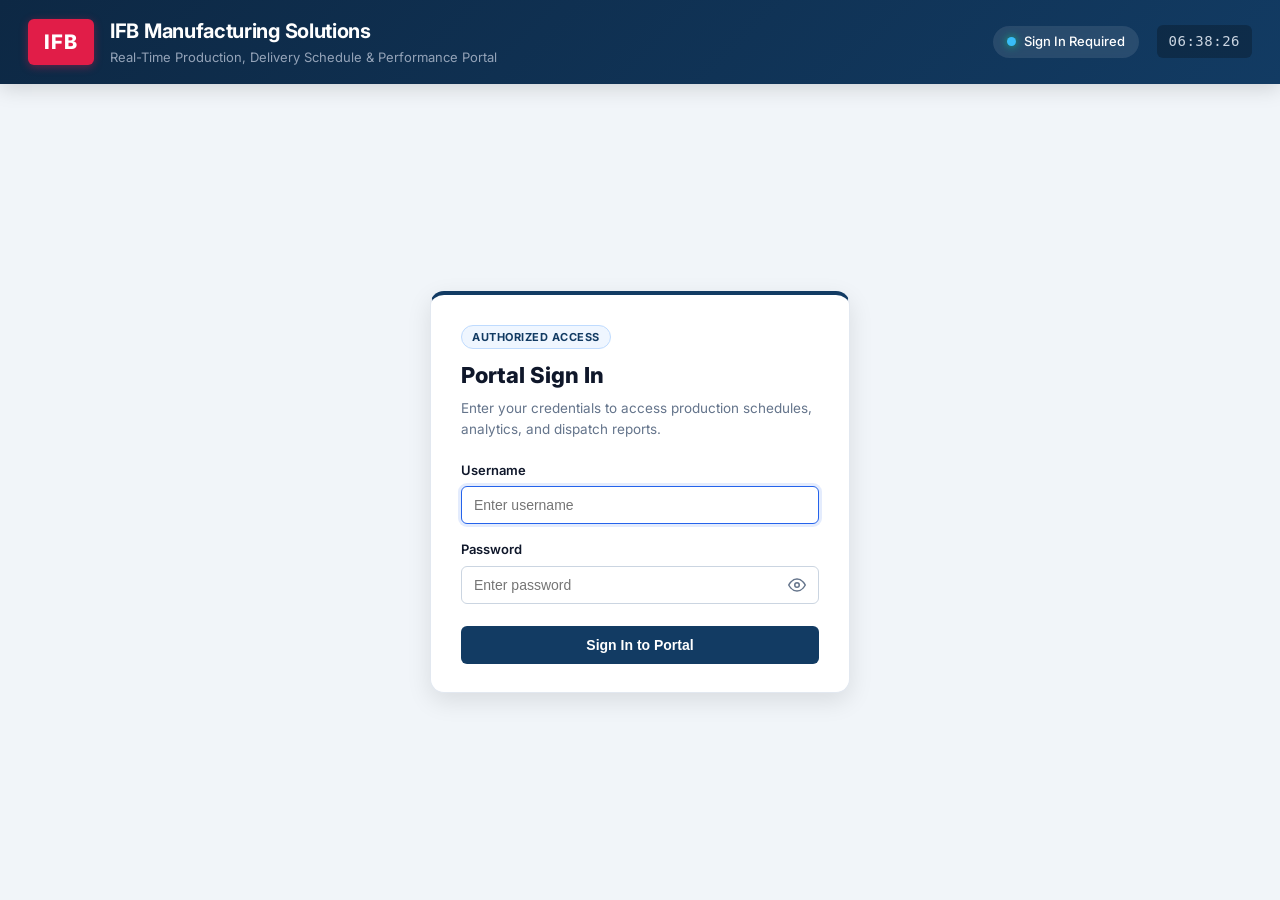
==== commit 4439f19d: "Added Login Page" ====
--- a/frontend/index.html
+++ b/frontend/index.html
@@ -29,6 +29,10 @@
                     <span id="backendStatusText">Waiting for schedule upload</span>
                 </div>
                 <div class="clock-display" id="liveClock">--:--:--</div>
+                <div class="auth-user-chip" id="authUserChip" style="display: none;">
+                    <span id="authUserName">User</span>
+                    <button type="button" class="btn-logout" onclick="logoutPortal()" title="Sign out">Logout</button>
+                </div>
             </div>
         </div>
 
@@ -38,17 +42,21 @@
 <div class="app-shell">
     <aside class="sidebar">
         <nav class="sidebar-nav">
-            <button class="nav-tab active" data-tab="dashboard" onclick="switchTab('dashboard')">
-                <span class="nav-icon">📊</span> Dashboard
+            <button class="nav-tab active" data-tab="dashboard" onclick="switchTab('dashboard')" title="Dashboard">
+                <span class="nav-icon">📊</span>
+                <span class="nav-label">Dashboard</span>
             </button>
-            <button class="nav-tab" data-tab="analysis" onclick="switchTab('analysis')">
-                <span class="nav-icon">📈</span> Analysis
+            <button class="nav-tab" data-tab="analysis" onclick="switchTab('analysis')" title="Analysis">
+                <span class="nav-icon">📈</span>
+                <span class="nav-label">Analysis</span>
             </button>
-            <button class="nav-tab" data-tab="records" onclick="switchTab('records')">
-                <span class="nav-icon">📋</span> Records
+            <button class="nav-tab" data-tab="records" onclick="switchTab('records')" title="Records">
+                <span class="nav-icon">📋</span>
+                <span class="nav-label">Records</span>
             </button>
-            <button class="nav-tab" data-tab="upload" onclick="switchTab('upload')">
-                <span class="nav-icon">📤</span> Upload
+            <button class="nav-tab" data-tab="upload" onclick="switchTab('upload')" title="Upload">
+                <span class="nav-icon">📤</span>
+                <span class="nav-label">Upload</span>
             </button>
         </nav>
     </aside>
@@ -69,8 +77,10 @@
                 </div>
 
                 <div class="control-group">
-                    <label for="dashboardMonth"><strong>Month view:</strong></label>
-                    <input type="month" id="dashboardMonth" class="form-input" onchange="onDashboardMonthChange()">
+                    <label for="dashboardYear"><strong>Year:</strong></label>
+                    <select id="dashboardYear" class="select-compact" onchange="onDashboardYearChange()"></select>
+                    <label for="dashboardMonth"><strong>Month:</strong></label>
+                    <select id="dashboardMonth" class="select-compact" onchange="onDashboardMonthChange()"></select>
                 </div>
 
                 <div class="quick-preset-btns">
@@ -210,7 +220,7 @@
                 <div class="table-toolbar">
                     <div class="search-input-wrap">
                         <span class="search-icon">🔍</span>
-                        <input type="text" id="tableSearchInput" placeholder="Search customer, part, version, month, or source..." oninput="filterMasterTable()">
+                        <input type="text" id="tableSearchInput" placeholder="Search customer, part, line, description, or source..." oninput="filterMasterTable()">
                     </div>
 
                     <div class="filter-dropdown-wrap">
@@ -221,16 +231,9 @@
                     </div>
 
                     <div class="filter-dropdown-wrap">
-                        <label for="recordsVersionFilter">Version:</label>
-                        <select id="recordsVersionFilter" onchange="filterMasterTable()">
-                            <option value="ALL">All versions</option>
-                        </select>
-                    </div>
-
-                    <div class="filter-dropdown-wrap">
                         <label for="recordsMonthFilter">Delivery month:</label>
-                        <select id="recordsMonthFilter" onchange="filterMasterTable()">
-                            <option value="ALL">All months</option>
+                        <select id="recordsMonthFilter" onchange="onRecordsMonthChange()">
+                            <option value="">Latest month</option>
                         </select>
                     </div>
                     <label class="col-toggle"><input type="checkbox" id="showAllColumns" onchange="toggleRecordColumns()"> Show all columns</label>
@@ -262,7 +265,6 @@
         <th class="num" id="recordsMonth1Label">Oct-26</th>
         <th class="num th-tentative" id="recordsMonth2Label">Nov-26</th>
         <th class="num th-tentative" id="recordsMonth3Label">Dec-26</th>
-        <th class="col-detail">Version</th>
         <th class="col-detail">Schedule Received</th>
         <th class="num">Actual Dispatch</th>
         <th class="num">Backlog</th>
@@ -300,17 +302,22 @@
                             <option value="">Loading sheets...</option>
                         </select>
                     </div>
-                    <div class="s-control-item">
-                        <label for="sameCustomerSelect"><strong>Customer:</strong></label>
-                        <select id="sameCustomerSelect" onchange="onScopeFilterChange()">
-                            <option value="ALL">All Customers</option>
-                        </select>
-                    </div>
-                    <div class="s-control-item">
-                        <label for="samePartSelect"><strong>Part:</strong></label>
-                            <select id="samePartSelect" onchange="onScopeFilterChange()">
-                            <option value="">All parts</option>
-                        </select>
+                    <div class="s-control-item s-control-wide">
+                        <label for="analysisScopeInput"><strong>Customer / Part / Line:</strong></label>
+                        <div class="scope-combo" id="analysisScopeCombo">
+                            <input
+                                type="text"
+                                id="analysisScopeInput"
+                                class="scope-input"
+                                placeholder="All customers & parts — type company, part, or line (e.g. blower)..."
+                                autocomplete="off"
+                                onfocus="openScopeDropdown()"
+                                oninput="onScopeInput()"
+                                onkeydown="onScopeKeydown(event)"
+                            >
+                            <button type="button" id="analysisScopeClear" class="scope-clear-btn" onclick="clearAnalysisScope()" title="Reset to all customers & parts" style="display:none;">✕</button>
+                            <div id="analysisScopeDropdown" class="scope-dropdown" style="display:none;"></div>
+                        </div>
                     </div>
                     <div class="s-control-item">
                         <label for="sameMetricMonth"><strong>Month:</strong></label>
@@ -359,9 +366,11 @@
         </div>
         <div class="cmp-trend-controls">
             <div class="range-toggle" id="cmpRangeToggle">
-                <button type="button" class="active" data-range="6" onclick="setCmpRange(6)">6 months</button>
-                <button type="button" data-range="12" onclick="setCmpRange(12)">1 year</button>
-            </div>
+                <button type="button" class="active" data-range="6" onclick="setCmpRange('6')">6 months</button>
+                <button type="button" data-range="12" onclick="setCmpRange('12')">1 year</button>
+                <button type="button" data-range="all" onclick="setCmpRange('all')">All</button>
+            </div>
+            <select id="cmpYearSelect" class="cmp-year-select" onchange="onCmpYearChange()" style="display:none;" title="Select year"></select>
             <label class="cmp-target">Target
                 <input type="number" id="cmpTargetInput" min="50" max="100" value="95" onchange="renderTrendChart(); renderLineTable();"> %
             </label>
--- a/frontend/style.css
+++ b/frontend/style.css
@@ -260,6 +260,11 @@
     cursor: pointer;
     outline: none;
     min-width: 220px;
+}
+
+.control-group select.select-compact {
+    min-width: 115px;
+    padding: 9px 12px;
 }
 
 .quick-preset-btns {
@@ -1594,8 +1599,10 @@
 /* ===== App layout: header + sidebar stay fixed, only the content scrolls ===== */
 html, body { height: 100%; }
 body { display: flex; flex-direction: column; overflow: hidden; }
+body.login-body { overflow: auto; }
 
 .app-shell {
+    position: relative;
     flex: 1;
     min-height: 0;
     display: flex;
@@ -1603,15 +1610,26 @@
 }
 
 .sidebar {
-    width: 210px;
-    flex-shrink: 0;
+    position: absolute;
+    top: 0;
+    left: 0;
+    bottom: 0;
+    width: 68px;
+    z-index: 40;
     background: #ffffff;
     border-right: 1px solid var(--border);
-    padding: 18px 10px;
+    padding: 18px 8px;
+    overflow-x: hidden;
     overflow-y: auto;
-}
-
-.sidebar-nav { display: flex; flex-direction: column; gap: 4px; }
+    transition: width 0.22s ease, box-shadow 0.22s ease;
+}
+
+.sidebar:hover {
+    width: 215px;
+    box-shadow: 6px 0 20px rgba(15, 23, 42, 0.12);
+}
+
+.sidebar-nav { display: flex; flex-direction: column; gap: 8px; }
 
 .sidebar .nav-tab {
     width: 100%;
@@ -1620,9 +1638,31 @@
     border: none;
     border-left: 3px solid transparent;
     border-radius: var(--radius-sm);
-    padding: 11px 14px;
+    padding: 12px 9px;
+    gap: 12px;
     background: transparent;
-}
+    white-space: nowrap;
+    overflow: hidden;
+}
+
+.sidebar .nav-icon {
+    width: 28px;
+    text-align: center;
+    flex-shrink: 0;
+    font-size: 22px;
+    line-height: 1;
+}
+
+.sidebar .nav-label {
+    opacity: 0;
+    transition: opacity 0.15s ease;
+    white-space: nowrap;
+}
+
+.sidebar:hover .nav-label {
+    opacity: 1;
+}
+
 .sidebar .nav-tab:hover { background: #f1f5f9; color: var(--primary); }
 .sidebar .nav-tab.active {
     background: #eff6ff;
@@ -1634,7 +1674,7 @@
     flex: 1;
     min-width: 0;
     max-width: none;
-    margin: 0;
+    margin: 0 0 0 68px;
     padding: 24px 28px;
     overflow: auto;
 }
@@ -1642,13 +1682,24 @@
 @media (max-width: 900px) {
     .app-shell { flex-direction: column; }
     .sidebar {
-        width: 100%; flex-shrink: 0;
-        border-right: none; border-bottom: 1px solid var(--border);
-        padding: 8px 12px; overflow-x: auto; overflow-y: hidden;
+        position: static;
+        width: 100%;
+        flex-shrink: 0;
+        border-right: none;
+        border-bottom: 1px solid var(--border);
+        padding: 8px 12px;
+        overflow-x: auto;
+        overflow-y: hidden;
+        box-shadow: none;
+    }
+    .sidebar:hover {
+        width: 100%;
+        box-shadow: none;
     }
     .sidebar-nav { flex-direction: row; }
     .sidebar .nav-tab { width: auto; white-space: nowrap; }
-    .app-shell .main-content { padding: 16px 14px; }
+    .sidebar .nav-label { opacity: 1; }
+    .app-shell .main-content { margin-left: 0; padding: 16px 14px; }
 }
 
 .cmp-trend-controls {
@@ -1730,4 +1781,354 @@
 .sched-delta.up { color: #15803d; }
 .sched-delta.down { color: #b91c1c; }
 .sched-delta.flat { color: #64748b; }
-@media (max-width: 768px) { .schedule-trio { grid-template-columns: minmax(0, 1fr); } }+@media (max-width: 768px) { .schedule-trio { grid-template-columns: minmax(0, 1fr); } }
+
+/* ===== Merged Typeable Customer / Part / Line Filter ===== */
+.s-control-item.s-control-wide {
+    flex: 2.2;
+    min-width: 280px;
+}
+
+.scope-combo {
+    position: relative;
+    width: 100%;
+}
+
+.scope-input {
+    width: 100%;
+    padding: 9px 32px 9px 12px;
+    border: 1px solid var(--border-dark);
+    border-radius: var(--radius-sm);
+    font-size: 13px;
+    font-weight: 600;
+    color: var(--text-main);
+    background: #ffffff;
+    outline: none;
+    transition: border-color 0.2s, box-shadow 0.2s;
+}
+
+.scope-input::placeholder {
+    font-weight: 400;
+    color: var(--text-light);
+}
+
+.scope-input:focus {
+    border-color: var(--accent);
+    box-shadow: 0 0 0 3px rgba(37, 99, 235, 0.12);
+}
+
+.scope-clear-btn {
+    position: absolute;
+    right: 6px;
+    top: 50%;
+    transform: translateY(-50%);
+    background: #e2e8f0;
+    color: #475569;
+    border: none;
+    border-radius: 50%;
+    width: 20px;
+    height: 20px;
+    font-size: 11px;
+    line-height: 1;
+    cursor: pointer;
+    display: inline-flex;
+    align-items: center;
+    justify-content: center;
+}
+
+.scope-clear-btn:hover {
+    background: #cbd5e1;
+    color: #0f172a;
+}
+
+.scope-dropdown {
+    position: absolute;
+    top: calc(100% + 4px);
+    left: 0;
+    right: 0;
+    max-height: 320px;
+    overflow-y: auto;
+    background: #ffffff;
+    border: 1px solid var(--border-dark);
+    border-radius: var(--radius-sm);
+    box-shadow: var(--shadow-lg);
+    z-index: 60;
+}
+
+.scope-group-label {
+    padding: 6px 12px;
+    font-size: 11px;
+    font-weight: 700;
+    text-transform: uppercase;
+    letter-spacing: 0.4px;
+    color: var(--text-muted);
+    background: #f8fafc;
+    border-top: 1px solid var(--border);
+    border-bottom: 1px solid var(--border);
+    position: sticky;
+    top: 0;
+}
+
+.scope-group-label:first-child {
+    border-top: none;
+}
+
+.scope-option {
+    width: 100%;
+    display: flex;
+    justify-content: space-between;
+    align-items: center;
+    gap: 10px;
+    padding: 8px 12px;
+    background: transparent;
+    border: none;
+    text-align: left;
+    font-size: 13px;
+    color: var(--text-main);
+    cursor: pointer;
+}
+
+.scope-option:hover {
+    background: #eff6ff;
+}
+
+.scope-option.is-active {
+    background: #dbeafe;
+    color: #1e40af;
+    font-weight: 600;
+}
+
+.scope-opt-title {
+    overflow: hidden;
+    text-overflow: ellipsis;
+    white-space: nowrap;
+}
+
+.scope-opt-meta {
+    font-size: 11.5px;
+    color: var(--text-muted);
+    white-space: nowrap;
+    flex-shrink: 0;
+}
+
+.scope-empty {
+    padding: 14px 12px;
+    font-size: 13px;
+    color: var(--text-muted);
+    text-align: center;
+}
+
+/* ===== Multi-Year Trend Controls & Horizontal Scroll ===== */
+.cmp-chart-scroll {
+    overflow-x: auto;
+    padding-bottom: 4px;
+}
+
+.cmp-year-select {
+    padding: 6px 10px;
+    border: 1px solid var(--border-dark);
+    border-radius: var(--radius-sm);
+    font-size: 12.5px;
+    font-weight: 600;
+    color: var(--primary);
+    background: #ffffff;
+    cursor: pointer;
+    outline: none;
+}
+
+.cmp-year-select:focus {
+    border-color: var(--accent);
+}
+
+/* ===== Login Screen ===== */
+.login-wrapper {
+    flex: 1;
+    display: flex;
+    align-items: center;
+    justify-content: center;
+    padding: 32px 20px;
+}
+
+.login-card {
+    width: 100%;
+    max-width: 420px;
+    background: var(--bg-card);
+    border: 1px solid var(--border);
+    border-top: 4px solid var(--primary);
+    border-radius: var(--radius-lg);
+    box-shadow: var(--shadow-lg);
+    padding: 28px 30px;
+}
+
+.login-card-header {
+    margin-bottom: 22px;
+}
+
+.login-badge {
+    display: inline-block;
+    font-size: 11px;
+    font-weight: 700;
+    text-transform: uppercase;
+    letter-spacing: 0.5px;
+    color: var(--primary);
+    background: #eff6ff;
+    border: 1px solid #bfdbfe;
+    padding: 3px 10px;
+    border-radius: 999px;
+    margin-bottom: 10px;
+}
+
+.login-card-header h2 {
+    font-size: 22px;
+    font-weight: 800;
+    color: var(--text-main);
+    margin-bottom: 6px;
+}
+
+.login-card-header p {
+    font-size: 13.5px;
+    color: var(--text-muted);
+    line-height: 1.5;
+}
+
+.login-alert {
+    background: #fef2f2;
+    color: #b91c1c;
+    border: 1px solid #fecaca;
+    border-radius: var(--radius-sm);
+    padding: 10px 14px;
+    font-size: 13px;
+    font-weight: 600;
+    margin-bottom: 16px;
+}
+
+.login-field {
+    margin-bottom: 16px;
+}
+
+.login-field label {
+    display: block;
+    font-size: 13px;
+    font-weight: 600;
+    color: var(--text-main);
+    margin-bottom: 6px;
+}
+
+.login-input {
+    width: 100%;
+    padding: 10px 12px;
+    font-size: 14px;
+    color: var(--text-main);
+    background: #ffffff;
+    border: 1px solid var(--border-dark);
+    border-radius: var(--radius-sm);
+    outline: none;
+    transition: border-color 0.15s ease, box-shadow 0.15s ease;
+}
+
+.login-input:focus {
+    border-color: var(--accent);
+    box-shadow: 0 0 0 3px rgba(37, 99, 235, 0.12);
+}
+
+.password-input-wrap {
+    position: relative;
+    display: flex;
+    align-items: center;
+}
+
+.password-input-wrap .login-input {
+    padding-right: 42px;
+}
+
+.password-toggle-btn {
+    position: absolute;
+    right: 8px;
+    background: transparent;
+    border: none;
+    color: var(--text-muted);
+    cursor: pointer;
+    padding: 5px;
+    border-radius: 4px;
+    line-height: 1;
+    display: inline-flex;
+    align-items: center;
+    justify-content: center;
+    transition: color 0.15s ease, background 0.15s ease;
+}
+
+.password-toggle-btn:hover {
+    color: var(--text-main);
+    background: #f1f5f9;
+}
+
+.login-submit-btn {
+    width: 100%;
+    margin-top: 6px;
+    padding: 11px 18px;
+    font-size: 14px;
+    font-weight: 700;
+    color: #ffffff;
+    background: var(--primary);
+    border: none;
+    border-radius: var(--radius-sm);
+    cursor: pointer;
+    transition: background 0.15s ease;
+}
+
+.login-submit-btn:hover:not(:disabled) {
+    background: var(--primary-dark);
+}
+
+.login-submit-btn:disabled {
+    opacity: 0.65;
+    cursor: not-allowed;
+}
+
+.login-footer-note {
+    margin-top: 18px;
+    padding-top: 14px;
+    border-top: 1px solid var(--border);
+    font-size: 12px;
+    color: var(--text-muted);
+    text-align: center;
+}
+
+.login-footer-note code {
+    background: #f1f5f9;
+    padding: 1px 6px;
+    border-radius: 4px;
+    font-size: 11.5px;
+    color: var(--text-main);
+}
+
+/* ===== Header User Chip & Logout Button ===== */
+.auth-user-chip {
+    display: inline-flex;
+    align-items: center;
+    gap: 10px;
+    background: rgba(255, 255, 255, 0.12);
+    border: 1px solid rgba(255, 255, 255, 0.18);
+    padding: 4px 6px 4px 12px;
+    border-radius: 20px;
+    font-size: 12.5px;
+    font-weight: 600;
+    color: #ffffff;
+    white-space: nowrap;
+}
+
+.btn-logout {
+    background: #e11d48;
+    color: #ffffff;
+    border: none;
+    border-radius: 14px;
+    padding: 4px 11px;
+    font-size: 12px;
+    font-weight: 700;
+    cursor: pointer;
+    transition: background 0.15s ease;
+}
+
+.btn-logout:hover {
+    background: #be123c;
+}
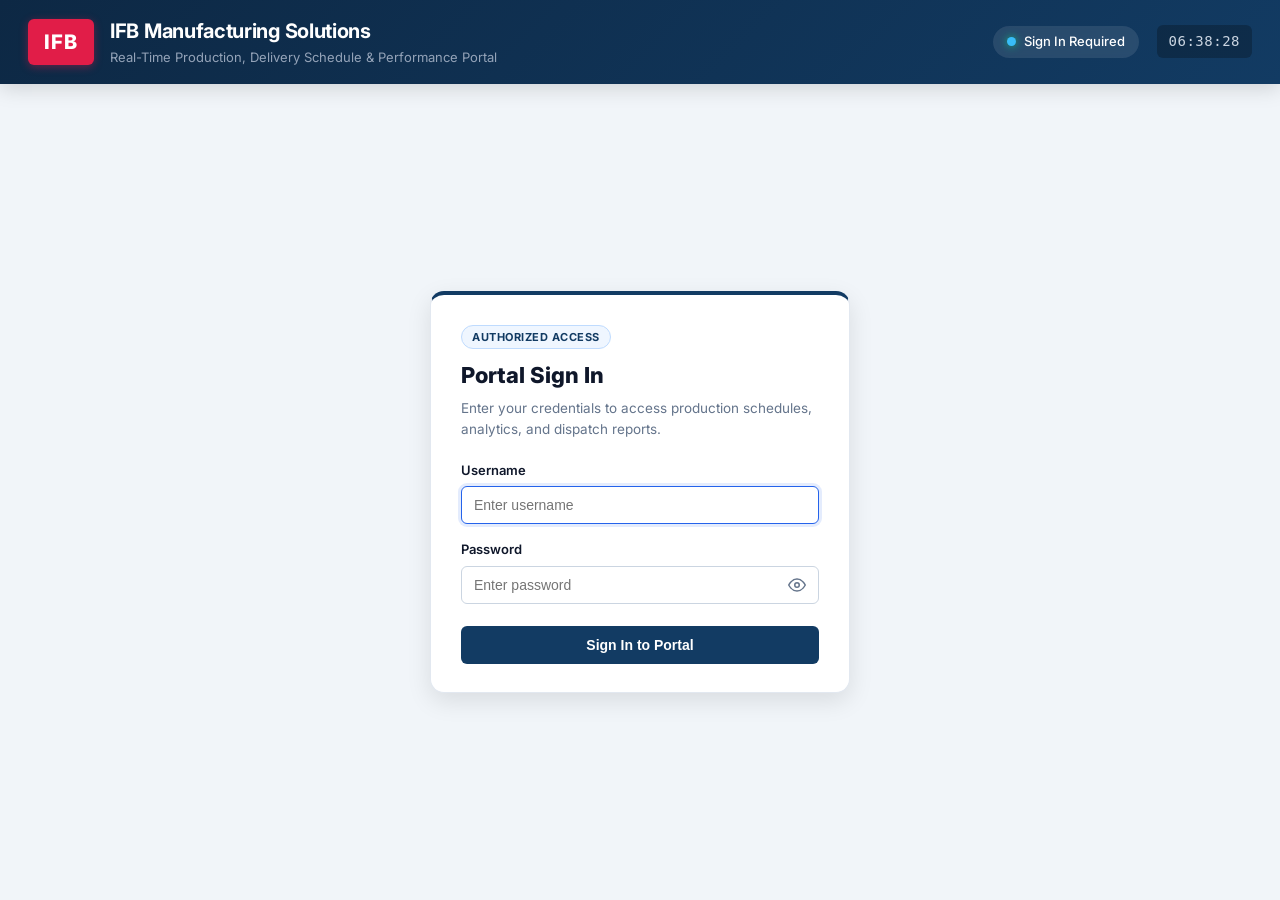
==== commit 9621c1b0: "added user tab for admin, UI changes" ====
--- a/frontend/index.html
+++ b/frontend/index.html
@@ -57,6 +57,10 @@
             <button class="nav-tab" data-tab="upload" onclick="switchTab('upload')" title="Upload">
                 <span class="nav-icon">📤</span>
                 <span class="nav-label">Upload</span>
+            </button>
+            <button class="nav-tab" data-tab="users" id="navTabUsers" onclick="switchTab('users')" title="Users" style="display: none;">
+                <span class="nav-icon">👥</span>
+                <span class="nav-label">Users</span>
             </button>
         </nav>
     </aside>
@@ -560,6 +564,62 @@
             </div>
 
         </section>
+        <!-- ============================================================== -->
+        <!-- TAB 6: USER MANAGEMENT (ADMIN ONLY)                            -->
+        <!-- ============================================================== -->
+        <section id="tab-users" class="tab-pane">
+            <div class="content-panel">
+                <div class="panel-header">
+                    <div>
+                        <h2>User Management</h2>
+                        <p class="panel-subtitle">Add or remove portal accounts. Changes are saved to the server's user store.</p>
+                    </div>
+                    <button type="button" class="btn-outline-sm" onclick="loadAdminUsers()">🔄 Refresh Users</button>
+                </div>
+
+                <form id="createUserForm" class="admin-user-form" onsubmit="handleCreateUserSubmit(event)">
+                    <div class="admin-user-field">
+                        <label for="newUserFullName">Full Name</label>
+                        <input type="text" id="newUserFullName" class="form-input" placeholder="e.g. Ravi Kumar">
+                    </div>
+                    <div class="admin-user-field">
+                        <label for="newUserUsername">Username <span class="required-mark">*</span></label>
+                        <input type="text" id="newUserUsername" class="form-input" placeholder="e.g. rkumaar" required>
+                    </div>
+                    <div class="admin-user-field">
+                        <label for="newUserPassword">Password <span class="required-mark">*</span></label>
+                        <input type="password" id="newUserPassword" class="form-input" placeholder="Min 6 characters" required>
+                    </div>
+                    <div class="admin-user-field">
+                        <label for="newUserRole">Role</label>
+                        <select id="newUserRole" class="form-input">
+                            <option value="planner">Planner</option>
+                            <option value="admin">Admin</option>
+                        </select>
+                    </div>
+                    <div class="admin-user-submit">
+                        <button type="submit" id="createUserBtn" class="btn-submit">+ Add User</button>
+                    </div>
+                </form>
+
+                <div class="table-responsive" style="margin-top: 22px;">
+                    <table class="data-table">
+                        <thead>
+                            <tr>
+                                <th>#</th>
+                                <th>Name</th>
+                                <th>Username</th>
+                                <th>Role</th>
+                                <th style="text-align: right;">Actions</th>
+                            </tr>
+                        </thead>
+                        <tbody id="adminUsersTableBody">
+                            <tr><td colspan="5" style="text-align: center; color: #94a3b8; padding: 20px;">Loading users...</td></tr>
+                        </tbody>
+                    </table>
+                </div>
+            </div>
+        </section>
 
     </main> 
     </div>
--- a/frontend/style.css
+++ b/frontend/style.css
@@ -2131,4 +2131,39 @@
 
 .btn-logout:hover {
     background: #be123c;
+}
+/* ===== Admin User Management ===== */
+.admin-user-form {
+    display: grid;
+    grid-template-columns: repeat(4, minmax(0, 1fr)) auto;
+    gap: 14px;
+    align-items: end;
+    background: #f8fafc;
+    border: 1px solid var(--border);
+    border-radius: var(--radius-sm);
+    padding: 16px;
+}
+
+.admin-user-field {
+    display: flex;
+    flex-direction: column;
+    gap: 6px;
+}
+
+.admin-user-field label {
+    font-size: 12.5px;
+    font-weight: 600;
+    color: var(--text-main);
+}
+
+.admin-user-field .form-input {
+    max-width: none;
+    padding: 8px 10px;
+}
+
+@media (max-width: 960px) {
+    .admin-user-form {
+        grid-template-columns: 1fr;
+        align-items: stretch;
+    }
 }
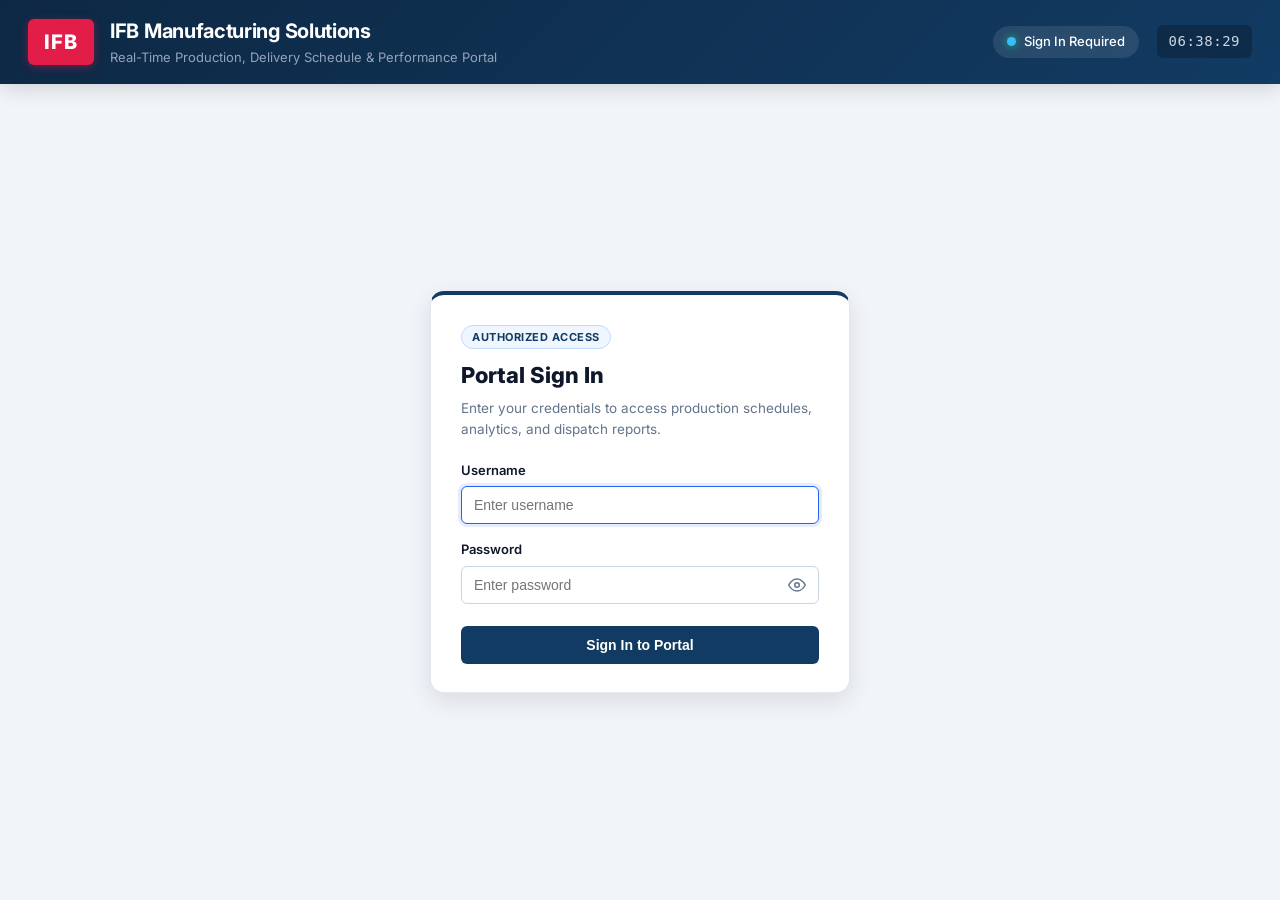
==== commit 4fd444ba: "Added session timeout and audit-logging" ====
--- a/frontend/index.html
+++ b/frontend/index.html
@@ -61,6 +61,10 @@
             <button class="nav-tab" data-tab="users" id="navTabUsers" onclick="switchTab('users')" title="Users" style="display: none;">
                 <span class="nav-icon">👥</span>
                 <span class="nav-label">Users</span>
+            </button>
+            <button class="nav-tab" data-tab="logs" id="navTabLogs" onclick="switchTab('logs')" title="Activity Logs" style="display: none;">
+                <span class="nav-icon">🕒</span>
+                <span class="nav-label">Logs</span>
             </button>
         </nav>
     </aside>
@@ -621,6 +625,102 @@
             </div>
         </section>
 
+        <!-- ============================================================== -->
+        <!-- TAB 7: SESSION & ACTIVITY LOGS (ADMIN ONLY)                    -->
+        <!-- ============================================================== -->
+        <section id="tab-logs" class="tab-pane">
+            <div class="content-panel audit-panel">
+                <div class="audit-top-header">
+                    <div>
+                        <h2>Session &amp; Activity Logs</h2>
+                        <p class="panel-subtitle">Audit trail of sign-ins, idle timeouts, schedule updates, exports, and dashboard usage.</p>
+                    </div>
+                    <div class="audit-header-actions">
+                        <button type="button" class="btn-outline-sm" onclick="loadAuditDashboard()">🔄 Refresh</button>
+                        <button type="button" class="btn-outline-sm" onclick="exportAuditLogsCsv()">⬇️ Export CSV</button>
+                    </div>
+                </div>
+
+                <!-- Segmented View Switcher + Compact Live Stats -->
+                <div class="audit-subnav-bar">
+                    <div class="audit-segmented" role="tablist">
+                        <button type="button" id="auditViewBtnLogs" class="audit-seg-btn active" onclick="switchAuditView('logs')">
+                            Activity Feed <span id="auditTotalEventsCount" class="audit-seg-count">0</span>
+                        </button>
+                        <button type="button" id="auditViewBtnSessions" class="audit-seg-btn" onclick="switchAuditView('sessions')">
+                            Sessions <span id="auditTotalSessionsCount" class="audit-seg-count">0</span>
+                        </button>
+                    </div>
+
+                    <div class="audit-live-pill">
+                        <span class="audit-live-dot"></span>
+                        <strong id="auditActiveSessionsCount">0</strong> active now
+                    </div>
+                </div>
+
+                <!-- VIEW 1: ACTIVITY FEED -->
+                <div id="auditPaneLogs">
+                    <div class="audit-toolbar">
+                        <div class="audit-pill-group" id="auditCategoryPills">
+                            <button type="button" class="audit-filter-pill active" data-category="all" onclick="setAuditCategory('all')">All</button>
+                            <button type="button" class="audit-filter-pill" data-category="change" onclick="setAuditCategory('change')">Changes</button>
+                            <button type="button" class="audit-filter-pill" data-category="dashboard" onclick="setAuditCategory('dashboard')">Dashboard</button>
+                            <button type="button" class="audit-filter-pill" data-category="session" onclick="setAuditCategory('session')">Sessions</button>
+                            <button type="button" class="audit-filter-pill" data-category="export" onclick="setAuditCategory('export')">Exports</button>
+                            <button type="button" class="audit-filter-pill" data-category="admin" onclick="setAuditCategory('admin')">Admin</button>
+                        </div>
+
+                        <div class="audit-search-wrap">
+                            <input type="text" id="auditSearchInput" class="audit-search-input" placeholder="Search user or event..." oninput="debouncedAuditLogSearch()">
+                        </div>
+                    </div>
+
+                    <div id="auditSessionBanner" class="audit-session-banner" style="display: none;">
+                        <span id="auditSessionBannerText"></span>
+                        <button type="button" class="audit-banner-clear" onclick="clearAuditSessionFilter()">Show all sessions</button>
+                    </div>
+
+                    <div class="audit-table-card">
+                        <table class="data-table audit-table">
+                            <thead>
+                                <tr>
+                                    <th style="width: 155px;">Time</th>
+                                    <th style="width: 150px;">User</th>
+                                    <th style="width: 115px;">Category</th>
+                                    <th>Activity</th>
+                                </tr>
+                            </thead>
+                            <tbody id="auditLogsTableBody">
+                                <tr><td colspan="4" class="audit-empty-cell">Loading activity logs...</td></tr>
+                            </tbody>
+                        </table>
+                    </div>
+                </div>
+
+                <!-- VIEW 2: SESSIONS -->
+                <div id="auditPaneSessions" style="display: none;">
+                    <div class="audit-table-card">
+                        <table class="data-table audit-table">
+                            <thead>
+                                <tr>
+                                    <th>User</th>
+                                    <th>Signed In</th>
+                                    <th>Last Active / Ended</th>
+                                    <th>Status</th>
+                                    <th style="text-align: center;">Events</th>
+                                    <th>Client</th>
+                                    <th style="text-align: right;">Activity</th>
+                                </tr>
+                            </thead>
+                            <tbody id="auditSessionsTableBody">
+                                <tr><td colspan="7" class="audit-empty-cell">Loading sessions...</td></tr>
+                            </tbody>
+                        </table>
+                    </div>
+                </div>
+            </div>
+        </section>
+
     </main> 
     </div>
 
--- a/frontend/style.css
+++ b/frontend/style.css
@@ -2166,4 +2166,323 @@
         grid-template-columns: 1fr;
         align-items: stretch;
     }
+}
+
+/* ===== Admin Session & Activity Logs ===== */
+.audit-panel {
+    display: flex;
+    flex-direction: column;
+    gap: 16px;
+}
+
+.audit-top-header {
+    display: flex;
+    justify-content: space-between;
+    align-items: flex-start;
+    gap: 16px;
+    flex-wrap: wrap;
+}
+
+.audit-header-actions {
+    display: flex;
+    align-items: center;
+    gap: 8px;
+}
+
+.audit-subnav-bar {
+    display: flex;
+    justify-content: space-between;
+    align-items: center;
+    gap: 12px;
+    flex-wrap: wrap;
+    padding-bottom: 12px;
+    border-bottom: 1px solid var(--border);
+}
+
+.audit-segmented {
+    display: inline-flex;
+    background: #f1f5f9;
+    padding: 4px;
+    border-radius: 10px;
+    gap: 4px;
+}
+
+.audit-seg-btn {
+    border: none;
+    background: transparent;
+    color: #475569;
+    font-size: 13px;
+    font-weight: 600;
+    padding: 7px 14px;
+    border-radius: 7px;
+    cursor: pointer;
+    display: inline-flex;
+    align-items: center;
+    gap: 7px;
+    transition: background 0.15s ease, color 0.15s ease, box-shadow 0.15s ease;
+}
+
+.audit-seg-btn:hover {
+    color: #0f172a;
+}
+
+.audit-seg-btn.active {
+    background: #ffffff;
+    color: #0f172a;
+    box-shadow: 0 1px 3px rgba(15, 23, 42, 0.08);
+}
+
+.audit-seg-count {
+    font-size: 11px;
+    font-weight: 700;
+    background: #e2e8f0;
+    color: #334155;
+    padding: 1px 7px;
+    border-radius: 999px;
+    font-variant-numeric: tabular-nums;
+}
+
+.audit-seg-btn.active .audit-seg-count {
+    background: #eff6ff;
+    color: #1d4ed8;
+}
+
+.audit-live-pill {
+    display: inline-flex;
+    align-items: center;
+    gap: 7px;
+    font-size: 12.5px;
+    color: #334155;
+    background: #f0fdf4;
+    border: 1px solid #bbf7d0;
+    padding: 5px 12px;
+    border-radius: 999px;
+    font-variant-numeric: tabular-nums;
+}
+
+.audit-live-dot {
+    width: 8px;
+    height: 8px;
+    border-radius: 50%;
+    background: #16a34a;
+    box-shadow: 0 0 0 3px rgba(22, 163, 74, 0.18);
+}
+
+.audit-toolbar {
+    display: flex;
+    justify-content: space-between;
+    align-items: center;
+    gap: 12px;
+    flex-wrap: wrap;
+    margin-bottom: 12px;
+}
+
+.audit-pill-group {
+    display: flex;
+    align-items: center;
+    gap: 6px;
+    flex-wrap: wrap;
+}
+
+.audit-filter-pill {
+    border: 1px solid #e2e8f0;
+    background: #ffffff;
+    color: #475569;
+    font-size: 12.5px;
+    font-weight: 600;
+    padding: 6px 12px;
+    border-radius: 999px;
+    cursor: pointer;
+    transition: all 0.15s ease;
+}
+
+.audit-filter-pill:hover {
+    border-color: #cbd5e1;
+    background: #f8fafc;
+    color: #0f172a;
+}
+
+.audit-filter-pill.active {
+    background: #1e293b;
+    border-color: #1e293b;
+    color: #ffffff;
+}
+
+.audit-search-wrap {
+    flex: 0 0 auto;
+}
+
+.audit-search-input {
+    width: 240px;
+    padding: 7px 12px;
+    font-size: 13px;
+    border: 1px solid #cbd5e1;
+    border-radius: 8px;
+    background: #ffffff;
+    color: #0f172a;
+    outline: none;
+    transition: border-color 0.15s ease, box-shadow 0.15s ease;
+}
+
+.audit-search-input:focus {
+    border-color: #3b82f6;
+    box-shadow: 0 0 0 3px rgba(59, 130, 246, 0.12);
+}
+
+.audit-session-banner {
+    display: flex;
+    justify-content: space-between;
+    align-items: center;
+    gap: 12px;
+    background: #eff6ff;
+    border: 1px solid #bfdbfe;
+    color: #1e40af;
+    border-radius: 8px;
+    padding: 9px 14px;
+    margin-bottom: 12px;
+    font-size: 13px;
+    font-weight: 500;
+}
+
+.audit-banner-clear {
+    border: 1px solid #93c5fd;
+    background: #ffffff;
+    color: #1d4ed8;
+    font-size: 12px;
+    font-weight: 600;
+    padding: 4px 10px;
+    border-radius: 6px;
+    cursor: pointer;
+}
+
+.audit-banner-clear:hover {
+    background: #dbeafe;
+}
+
+.audit-table-card {
+    border: 1px solid #e2e8f0;
+    border-radius: 10px;
+    overflow-x: auto;
+    background: #ffffff;
+}
+
+.audit-table {
+    margin: 0;
+    width: 100%;
+    border-collapse: collapse;
+}
+
+.audit-table thead th {
+    background: #f8fafc;
+    color: #64748b;
+    font-size: 11.5px;
+    font-weight: 700;
+    letter-spacing: 0.04em;
+    text-transform: uppercase;
+    padding: 11px 14px;
+    border-bottom: 1px solid #e2e8f0;
+    white-space: nowrap;
+}
+
+.audit-table tbody td {
+    padding: 11px 14px;
+    font-size: 13px;
+    color: #1e293b;
+    border-bottom: 1px solid #f1f5f9;
+    vertical-align: middle;
+}
+
+.audit-table tbody tr:last-child td {
+    border-bottom: none;
+}
+
+.audit-table tbody tr:hover {
+    background: #f8fafc;
+}
+
+.audit-time-cell {
+    color: #475569;
+    font-variant-numeric: tabular-nums;
+    white-space: nowrap;
+    font-size: 12.5px;
+}
+
+.audit-user-cell {
+    display: flex;
+    align-items: center;
+    gap: 8px;
+}
+
+.audit-user-name {
+    font-weight: 600;
+    color: #0f172a;
+}
+
+.audit-user-sub {
+    font-size: 11.5px;
+    color: #64748b;
+}
+
+.audit-role-tag {
+    font-size: 10.5px;
+    font-weight: 700;
+    padding: 1px 6px;
+    border-radius: 4px;
+    text-transform: uppercase;
+    letter-spacing: 0.03em;
+}
+
+.audit-role-admin   { background: #e0f2fe; color: #0369a1; }
+.audit-role-planner { background: #f1f5f9; color: #475569; }
+
+.audit-summary-main {
+    color: #0f172a;
+    font-weight: 500;
+}
+
+.audit-badge {
+    display: inline-flex;
+    align-items: center;
+    gap: 5px;
+    padding: 3px 9px;
+    border-radius: 999px;
+    font-size: 11.5px;
+    font-weight: 600;
+    text-transform: capitalize;
+    white-space: nowrap;
+}
+
+.audit-badge-active    { background: #dcfce7; color: #166534; }
+.audit-badge-ended     { background: #f1f5f9; color: #475569; }
+.audit-badge-timeout   { background: #fef3c7; color: #92400e; }
+.audit-badge-session   { background: #ede9fe; color: #5b21b6; }
+.audit-badge-change    { background: #fef3c7; color: #92400e; }
+.audit-badge-dashboard { background: #e0f2fe; color: #075985; }
+.audit-badge-export    { background: #dcfce7; color: #166534; }
+.audit-badge-admin     { background: #fce7f3; color: #9d174d; }
+
+.audit-count-pill {
+    display: inline-block;
+    min-width: 26px;
+    text-align: center;
+    font-weight: 700;
+    font-size: 12px;
+    padding: 2px 8px;
+    border-radius: 999px;
+    background: #f1f5f9;
+    color: #334155;
+    font-variant-numeric: tabular-nums;
+}
+
+.audit-empty-cell {
+    text-align: center;
+    color: #94a3b8;
+    padding: 28px 16px !important;
+}
+
+@media (max-width: 760px) {
+    .audit-search-wrap,
+    .audit-search-input {
+        width: 100%;
+    }
 }
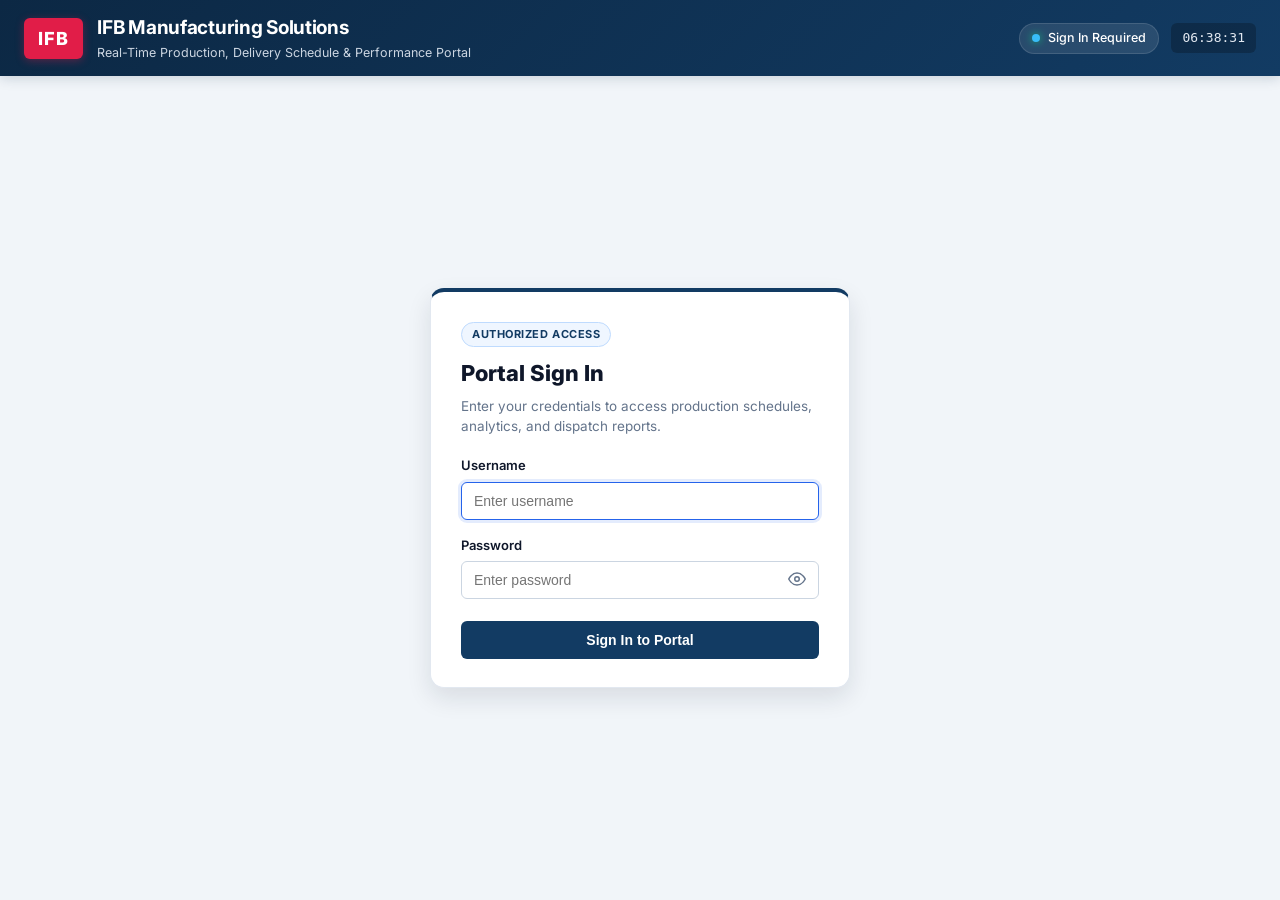
==== commit aa6bd597: "Bug fixes and ui changes" ====
--- a/frontend/index.html
+++ b/frontend/index.html
@@ -76,28 +76,33 @@
         <section id="tab-dashboard" class="tab-pane active">
             
             <!-- Dashboard Controls & Customer Selector -->
+            <!-- Dashboard Controls & Customer Selector -->
             <div class="dashboard-controls-card">
-                <div class="control-group">
-                    <label for="customerSelect"><strong>Select Customer View:</strong></label>
-                    <select id="customerSelect" onchange="onCustomerSelectChange()">
-                        <option value="ALL">All Customers (Consolidated)</option>
-                    </select>
-                </div>
-
-                <div class="control-group">
-                    <label for="dashboardYear"><strong>Year:</strong></label>
-                    <select id="dashboardYear" class="select-compact" onchange="onDashboardYearChange()"></select>
-                    <label for="dashboardMonth"><strong>Month:</strong></label>
-                    <select id="dashboardMonth" class="select-compact" onchange="onDashboardMonthChange()"></select>
-                </div>
-
-                <div class="quick-preset-btns">
-                    <span class="preset-label">Quick Switch:</span>
-                    <button type="button" class="chip-btn" onclick="quickSelectCustomer('ALL')">All Customers (Totals)</button>
+                <div class="dash-filters-row">
+                    <div class="control-group">
+                        <label for="customerSelect">Customer:</label>
+                        <select id="customerSelect" onchange="onCustomerSelectChange()">
+                            <option value="ALL">All Customers (Consolidated)</option>
+                        </select>
+                    </div>
+
+                    <div class="control-group">
+                        <label for="dashboardSourceSelect">Source:</label>
+                        <select id="dashboardSourceSelect" class="select-compact" onchange="onDashboardSourceChange()">
+                            <option value="__ALL__">All Uploaded Sheets (Combined)</option>
+                        </select>
+                    </div>
+
+                    <div class="control-group">
+                        <label for="dashboardYear">Year:</label>
+                        <select id="dashboardYear" class="select-compact" onchange="onDashboardYearChange()"></select>
+                        <label for="dashboardMonth">Month:</label>
+                        <select id="dashboardMonth" class="select-compact" onchange="onDashboardMonthChange()"></select>
+                    </div>
                 </div>
 
                 <div class="header-action-links">
-                    <button class="btn-primary-sm" onclick="switchTab('upload')">+ Upload Schedule</button>
+                    <button type="button" class="btn-primary-sm" onclick="switchTab('upload')">+ Upload Schedule</button>
                 </div>
             </div>
 
--- a/frontend/style.css
+++ b/frontend/style.css
@@ -12,6 +12,7 @@
     --danger: #dc2626;
     --bg-page: #f1f5f9;
     --bg-card: #ffffff;
+    --bg-subtle: #f8fafc;
     --border: #e2e8f0;
     --border-dark: #cbd5e1;
     --text-main: #0f172a;
@@ -20,98 +21,110 @@
     --radius-sm: 6px;
     --radius-md: 10px;
     --radius-lg: 14px;
-    --shadow-sm: 0 1px 3px rgba(0, 0, 0, 0.07);
-    --shadow-md: 0 4px 12px rgba(0, 0, 0, 0.07);
-    --shadow-lg: 0 8px 24px rgba(0, 0, 0, 0.1);
-}
-
-* {
+    --shadow-sm: 0 1px 2px rgba(15, 23, 42, 0.05);
+    --shadow-md: 0 4px 12px rgba(15, 23, 42, 0.07);
+    --shadow-lg: 0 10px 25px rgba(15, 23, 42, 0.11);
+}
+
+*,
+*::before,
+*::after {
     box-sizing: border-box;
     margin: 0;
     padding: 0;
 }
 
+html,
+body {
+    height: 100%;
+}
+
 body {
     font-family: 'Inter', -apple-system, BlinkMacSystemFont, "Segoe UI", Roboto, sans-serif;
-    background-color: var(--bg-page);
+    background: var(--bg-page);
     color: var(--text-main);
     line-height: 1.5;
+    display: flex;
+    flex-direction: column;
+    overflow: hidden;
     -webkit-font-smoothing: antialiased;
 }
 
+body.login-body {
+    overflow: auto;
+}
+
 /* ==========================================================================
-   HEADER & NAVIGATION
+   HEADER & SHELL LAYOUT
    ========================================================================== */
 
 .app-header {
-    background: linear-gradient(135deg, #0d2844 0%, #123b63 100%);
+    background: linear-gradient(135deg, #0c2844 0%, #123b63 100%);
     color: #ffffff;
-    box-shadow: 0 4px 20px rgba(0, 0, 0, 0.15);
-    position: relative;
+    box-shadow: 0 2px 12px rgba(12, 40, 68, 0.18);
     flex-shrink: 0;
     z-index: 100;
 }
 
 .header-container {
-    max-width: none;
-    margin: 0 auto;
-    padding: 16px 28px;
+    padding: 14px 24px;
     display: flex;
     justify-content: space-between;
     align-items: center;
+    gap: 16px;
 }
 
 .brand-block {
     display: flex;
     align-items: center;
-    gap: 16px;
+    gap: 14px;
 }
 
 .brand-logo-icon {
     background: #e11d48;
     color: #ffffff;
-    font-size: 20px;
+    font-size: 18px;
     font-weight: 800;
-    letter-spacing: 1px;
-    padding: 8px 16px;
-    border-radius: var(--radius-sm);
-    box-shadow: 0 2px 8px rgba(225, 29, 72, 0.4);
+    letter-spacing: 0.06em;
+    padding: 7px 14px;
+    border-radius: var(--radius-sm);
+    box-shadow: 0 2px 8px rgba(225, 29, 72, 0.35);
 }
 
 .brand-text h1 {
-    font-size: 20px;
+    font-size: 19px;
     font-weight: 700;
-    color: #ffffff;
-    letter-spacing: -0.3px;
+    letter-spacing: -0.015em;
 }
 
 .brand-text p {
-    font-size: 13px;
-    color: #94a3b8;
-    margin-top: 2px;
+    font-size: 12.5px;
+    color: #cbd5e1;
+    margin-top: 1px;
 }
 
 .header-status-block {
     display: flex;
     align-items: center;
-    gap: 18px;
+    gap: 12px;
+    flex-wrap: wrap;
 }
 
 .status-indicator {
-    display: flex;
+    display: inline-flex;
     align-items: center;
     gap: 8px;
     background: rgba(255, 255, 255, 0.1);
-    padding: 6px 14px;
-    border-radius: 20px;
-    font-size: 13px;
+    border: 1px solid rgba(255, 255, 255, 0.12);
+    padding: 5px 12px;
+    border-radius: 999px;
+    font-size: 12.5px;
     font-weight: 500;
-    backdrop-filter: blur(4px);
 }
 
 .status-dot {
-    width: 9px;
-    height: 9px;
+    width: 8px;
+    height: 8px;
     background: #10b981;
     border-radius: 50%;
     box-shadow: 0 0 8px #10b981;
@@ -120,73 +133,161 @@
 
 @keyframes pulse {
     0%, 100% { opacity: 1; transform: scale(1); }
-    50% { opacity: 0.5; transform: scale(0.85); }
+    50% { opacity: 0.55; transform: scale(0.85); }
 }
 
 .clock-display {
-    font-family: monospace;
-    font-size: 14px;
-    color: #cbd5e1;
-    background: rgba(0, 0, 0, 0.25);
-    padding: 6px 12px;
-    border-radius: var(--radius-sm);
-    letter-spacing: 0.5px;
-}
-
-/* APP NAV TABS */  
+    font-family: ui-monospace, SFMono-Regular, Menlo, monospace;
+    font-size: 13px;
+    color: #e2e8f0;
+    background: rgba(0, 0, 0, 0.24);
+    padding: 5px 11px;
+    border-radius: var(--radius-sm);
+    font-variant-numeric: tabular-nums;
+}
+
+.auth-user-chip {
+    display: inline-flex;
+    align-items: center;
+    gap: 8px;
+    background: rgba(255, 255, 255, 0.12);
+    border: 1px solid rgba(255, 255, 255, 0.18);
+    padding: 3px 5px 3px 12px;
+    border-radius: 999px;
+    font-size: 12.5px;
+    font-weight: 600;
+    white-space: nowrap;
+}
+
+.btn-logout {
+    background: #e11d48;
+    color: #ffffff;
+    border: none;
+    border-radius: 999px;
+    padding: 4px 11px;
+    font-size: 12px;
+    font-weight: 700;
+    cursor: pointer;
+    transition: background 0.15s ease;
+}
+
+.btn-logout:hover {
+    background: #be123c;
+}
+
+.app-shell {
+    position: relative;
+    flex: 1;
+    min-height: 0;
+    display: flex;
+    align-items: stretch;
+}
+
+/* ==========================================================================
+   SIDEBAR NAVIGATION
+   ========================================================================== */
+
+.sidebar {
+    position: absolute;
+    top: 0;
+    left: 0;
+    bottom: 0;
+    width: 68px;
+    z-index: 40;
+    background: var(--bg-card);
+    border-right: 1px solid var(--border);
+    padding: 16px 8px;
+    overflow-x: hidden;
+    overflow-y: auto;
+    transition: width 0.2s ease, box-shadow 0.2s ease;
+}
+
+.sidebar:hover {
+    width: 212px;
+    box-shadow: 6px 0 20px rgba(15, 23, 42, 0.1);
+}
+
+.sidebar-nav {
+    display: flex;
+    flex-direction: column;
+    gap: 6px;
+}
+
 .nav-tab {
     background: transparent;
-    color: #94a3b8;
+    color: var(--text-muted);
     border: none;
-    border-bottom: 3px solid transparent;
-    padding: 14px 20px;
-    font-size: 14px;
+    padding: 12px 16px;
+    font-size: 13.5px;
     font-weight: 600;
     cursor: pointer;
     display: flex;
     align-items: center;
     gap: 8px;
-    transition: all 0.2s ease;
-}
-
-.nav-tab:hover {
-    color: #ffffff;
-    background: rgba(255, 255, 255, 0.05);
+    transition: background 0.15s ease, color 0.15s ease;
+}
+
+.nav-tab:hover:not(:disabled) {
+    color: var(--text-main);
+    background: var(--bg-subtle);
 }
 
 .nav-tab:disabled {
-    color: #7890a7;
+    opacity: 0.5;
     cursor: not-allowed;
-    opacity: 0.55;
-}
-
-.nav-tab:disabled:hover {
-    background: transparent;
-}
-
-.nav-tab.active {
-    color: #ffffff;
-    border-bottom-color: #38bdf8;
-    background: rgba(255, 255, 255, 0.08);
-}
-
-.nav-icon {
-    font-size: 16px;
+}
+
+.sidebar .nav-tab {
+    width: 100%;
+    justify-content: flex-start;
+    border-left: 3px solid transparent;
+    border-radius: var(--radius-sm);
+    padding: 11px 9px;
+    gap: 12px;
+    white-space: nowrap;
+    overflow: hidden;
+}
+
+.sidebar .nav-icon {
+    width: 28px;
+    text-align: center;
+    flex-shrink: 0;
+    font-size: 20px;
+    line-height: 1;
+}
+
+.sidebar .nav-label {
+    opacity: 0;
+    transition: opacity 0.15s ease;
+}
+
+.sidebar:hover .nav-label {
+    opacity: 1;
+}
+
+.sidebar .nav-tab.active {
+    background: #eff6ff;
+    color: #1d4ed8;
+    border-left-color: var(--accent);
 }
 
 /* ==========================================================================
-   LAYOUT & TAB PANES
+   MAIN CONTENT & PANELS
    ========================================================================== */
 
+.app-shell .main-content,
 .main-content {
-    max-width: 1400px;
-    margin: 28px auto;
-    padding: 0 28px;
+    flex: 1;
+    min-width: 0;
+    max-width: none;
+    margin: 0 0 0 68px;
+    padding: 24px 28px;
+    overflow: auto;
 }
 
 .tab-pane {
     display: none;
-    animation: fadeIn 0.25s ease-in-out;
+    animation: fadeIn 0.2s ease;
 }
 
 .tab-pane.active {
@@ -194,15 +295,45 @@
 }
 
 @keyframes fadeIn {
-    from { opacity: 0; transform: translateY(6px); }
+    from { opacity: 0; transform: translateY(4px); }
     to { opacity: 1; transform: translateY(0); }
 }
 
+.content-panel {
+    background: var(--bg-card);
+    border-radius: var(--radius-md);
+    box-shadow: var(--shadow-sm);
+    border: 1px solid var(--border);
+    padding: 22px 24px;
+    margin-bottom: 24px;
+}
+
+.panel-header,
+.panel-header-with-actions {
+    display: flex;
+    justify-content: space-between;
+    align-items: center;
+    flex-wrap: wrap;
+    gap: 14px;
+    margin-bottom: 18px;
+}
+
+.panel-header-with-actions {
+    padding-bottom: 14px;
+    border-bottom: 1px solid var(--border);
+}
+
+.panel-subtitle {
+    font-size: 13.5px;
+    color: var(--text-muted);
+    margin-top: 3px;
+}
+
 .section-heading-row {
     display: flex;
     justify-content: space-between;
     align-items: center;
-    margin: 24px 0 16px 0;
+    margin: 20px 0 14px;
 }
 
 .section-heading-row h2 {
@@ -211,22 +342,175 @@
     color: var(--primary);
 }
 
+/* ==========================================================================
+   BUTTONS, INPUTS & BADGES
+   ========================================================================== */
+
+.btn-primary-sm,
+.btn-outline-sm,
+.btn-submit,
+.btn-secondary,
+.btn-example {
+    border-radius: var(--radius-sm);
+    font-size: 13px;
+    font-weight: 600;
+    cursor: pointer;
+    text-decoration: none;
+    display: inline-flex;
+    align-items: center;
+    justify-content: center;
+    gap: 6px;
+    transition: background 0.15s ease, border-color 0.15s ease, color 0.15s ease;
+}
+
+.btn-primary-sm {
+    background: var(--primary);
+    color: #ffffff;
+    border: 1px solid var(--primary);
+    padding: 8px 15px;
+}
+
+.btn-primary-sm:hover {
+    background: var(--primary-dark);
+    border-color: var(--primary-dark);
+}
+
+.btn-outline-sm {
+    background: var(--bg-card);
+    color: var(--text-main);
+    border: 1px solid var(--border-dark);
+    padding: 7px 14px;
+}
+
+.btn-outline-sm:hover {
+    background: var(--bg-subtle);
+    border-color: #94a3b8;
+}
+
+.btn-submit {
+    background: var(--success);
+    color: #ffffff;
+    border: none;
+    padding: 10px 20px;
+    font-size: 14px;
+}
+
+.btn-submit:hover:not(:disabled) {
+    background: #047857;
+}
+
+.btn-submit:disabled {
+    opacity: 0.65;
+    cursor: not-allowed;
+}
+
+.btn-secondary {
+    background: #f1f5f9;
+    color: #334155;
+    border: 1px solid var(--border-dark);
+    padding: 10px 18px;
+    font-size: 14px;
+}
+
+.btn-secondary:hover {
+    background: #e2e8f0;
+}
+
+.btn-example {
+    background: #0284c7;
+    color: #ffffff;
+    border: none;
+    padding: 10px 18px;
+    font-size: 14px;
+}
+
+.btn-example:hover {
+    background: #0369a1;
+}
+
+.btn-action-icon {
+    background: transparent;
+    border: 1px solid var(--border);
+    border-radius: var(--radius-sm);
+    padding: 5px 8px;
+    font-size: 14px;
+    cursor: pointer;
+    display: inline-flex;
+    align-items: center;
+    justify-content: center;
+    margin: 0 2px;
+    transition: background 0.15s ease, border-color 0.15s ease;
+}
+
+.btn-action-icon:hover {
+    background: var(--bg-subtle);
+    border-color: var(--border-dark);
+}
+
+.btn-delete-row {
+    background: #fef2f2;
+    color: var(--danger);
+    border: 1px solid #fecaca;
+}
+
+.btn-delete-row:hover {
+    background: #fee2e2;
+    border-color: #fca5a5;
+}
+
+.form-input {
+    width: 100%;
+    max-width: 640px;
+    padding: 9px 12px;
+    font-size: 13.5px;
+    border: 1px solid var(--border-dark);
+    border-radius: var(--radius-sm);
+    background: var(--bg-card);
+    color: var(--text-main);
+    outline: none;
+    transition: border-color 0.15s ease, box-shadow 0.15s ease;
+}
+
+.form-input:focus {
+    border-color: var(--accent);
+    box-shadow: 0 0 0 3px rgba(37, 99, 235, 0.12);
+}
+
+.required-mark {
+    color: var(--danger);
+    font-weight: 700;
+}
+
+.muted {
+    color: var(--text-light);
+}
+
+.tag {
+    background: #f1f5f9;
+    color: #334155;
+    padding: 3px 9px;
+    border-radius: 4px;
+    font-size: 12px;
+    font-family: ui-monospace, SFMono-Regular, Menlo, monospace;
+    font-weight: 600;
+}
+
 .badge-accent {
     font-size: 12px;
     font-weight: 600;
-    background: #e0f2fe;
-    color: #0369a1;
-    padding: 4px 12px;
-    border-radius: 12px;
+    background: #eff6ff;
+    color: #1d4ed8;
+    padding: 3px 10px;
+    border-radius: 999px;
 }
 
 /* ==========================================================================
-   DASHBOARD CONTROLS & KPI CARDS (ORDER: CUSTOMER -> PREV -> CURR -> COMING -> DISPATCH -> BALANCE)
+   DASHBOARD CONTROLS, SCHEDULE TRIO & KPI CARDS
    ========================================================================== */
 
 .dashboard-controls-card {
     background: var(--bg-card);
-    padding: 16px 24px;
+    padding: 12px 18px;
     border-radius: var(--radius-md);
     box-shadow: var(--shadow-sm);
     border: 1px solid var(--border);
@@ -234,92 +518,145 @@
     align-items: center;
     justify-content: space-between;
     flex-wrap: wrap;
-    gap: 16px;
-    margin-bottom: 24px;
+    gap: 12px 18px;
+    margin-bottom: 20px;
+}
+
+.dash-filters-row {
+    display: flex;
+    align-items: center;
+    flex-wrap: wrap;
+    gap: 12px 18px;
+    flex: 1;
+    min-width: 0;
 }
 
 .control-group {
     display: flex;
     align-items: center;
-    gap: 12px;
+    gap: 7px;
+    flex-wrap: wrap;
 }
 
 .control-group label {
-    font-size: 14px;
+    font-size: 13px;
+    font-weight: 600;
+    color: var(--text-muted);
+    white-space: nowrap;
+}
+
+.control-group select {
+    padding: 7px 11px;
+    font-size: 13px;
+    font-weight: 600;
     color: var(--text-main);
-}
-
-.control-group select {
-    padding: 9px 16px;
-    font-size: 14px;
-    font-weight: 600;
-    color: var(--primary);
-    background: #f8fafc;
+    background: var(--bg-subtle);
     border: 1px solid var(--border-dark);
     border-radius: var(--radius-sm);
     cursor: pointer;
     outline: none;
-    min-width: 220px;
+    min-width: 185px;
+    max-width: 240px;
 }
 
 .control-group select.select-compact {
-    min-width: 115px;
-    padding: 9px 12px;
+    min-width: 112px;
+    padding: 7px 10px;
 }
 
 .quick-preset-btns {
     display: flex;
     align-items: center;
     gap: 8px;
-    flex-wrap: wrap;
 }
 
 .preset-label {
-    font-size: 13px;
+    font-size: 12.5px;
     color: var(--text-muted);
 }
 
 .chip-btn {
     background: #f1f5f9;
     color: #334155;
-    border: 1px solid #cbd5e1;
-    padding: 6px 14px;
-    border-radius: 16px;
-    font-size: 13px;
+    border: 1px solid var(--border-dark);
+    padding: 5px 12px;
+    border-radius: 999px;
+    font-size: 12.5px;
     font-weight: 500;
     cursor: pointer;
-    transition: all 0.15s ease;
+    transition: background 0.15s ease, color 0.15s ease;
 }
 
 .chip-btn:hover {
     background: #e2e8f0;
     color: var(--primary);
-    border-color: #94a3b8;
-}
-
-/* Dashboard overview cards */
-.dashboard-grid {
+}
+
+.schedule-trio,
+.dashboard-grid.three {
     display: grid;
-    grid-template-columns: repeat(4, minmax(0, 1fr));
-    gap: 20px;
-    margin-bottom: 24px;
-    grid-auto-rows: minmax(150px, auto);
-}
-
+    grid-template-columns: repeat(3, minmax(0, 1fr));
+    gap: 18px;
+    margin-bottom: 20px;
+}
+
+.sched-card,
 .card {
     background: var(--bg-card);
-    padding: 20px 18px;
-    min-width: 0;
-    min-height: 150px;
-    box-sizing: border-box;
+    border: 1px solid var(--border);
     border-radius: var(--radius-md);
     box-shadow: var(--shadow-sm);
-    border: 1px solid var(--border);
-    border-top: 4px solid var(--primary);
+    padding: 18px 20px;
+    min-width: 0;
+}
+
+.sched-card {
+    display: flex;
+    flex-direction: column;
+    gap: 4px;
+}
+
+.sched-card.sched-selected {
+    border-top: 3px solid #0284c7;
+    background: linear-gradient(180deg, #ffffff 0%, #f0f9ff 100%);
+}
+
+.sched-label {
+    font-size: 11.5px;
+    font-weight: 700;
+    text-transform: uppercase;
+    letter-spacing: 0.04em;
+    color: var(--text-muted);
+}
+
+.sched-value {
+    font-size: 28px;
+    font-weight: 800;
+    color: var(--text-main);
+    line-height: 1.2;
+    font-variant-numeric: tabular-nums;
+}
+
+.sched-selected .sched-value {
+    color: #0369a1;
+}
+
+.sched-delta {
+    font-size: 12.5px;
+    font-weight: 600;
+    color: var(--text-muted);
+}
+
+.sched-delta.up { color: #15803d; }
+.sched-delta.down { color: #b91c1c; }
+.sched-delta.flat { color: #64748b; }
+
+.card {
+    border-top: 3px solid var(--primary);
     display: flex;
     align-items: flex-start;
     gap: 14px;
-    transition: transform 0.2s, box-shadow 0.2s;
+    transition: transform 0.15s ease, box-shadow 0.15s ease;
 }
 
 .card:hover {
@@ -328,8 +665,9 @@
 }
 
 .card-icon-wrap {
-    font-size: 24px;
-    background: #f8fafc;
+    font-size: 22px;
+    background: var(--bg-subtle);
+    border: 1px solid var(--border);
     padding: 8px;
     border-radius: var(--radius-sm);
 }
@@ -340,58 +678,24 @@
 }
 
 .card h3 {
-    font-size: 12px;
+    font-size: 11.5px;
     text-transform: uppercase;
-    letter-spacing: 0.5px;
-    color: var(--text-muted);
-    font-weight: 600;
-    margin-bottom: 6px;
+    letter-spacing: 0.05em;
+    color: var(--text-muted);
+    font-weight: 700;
+    margin-bottom: 4px;
 }
 
 .card p {
     font-size: 24px;
-    font-weight: 700;
+    font-weight: 800;
     color: var(--primary);
     line-height: 1.2;
-}
-
-.card.card-customer {
-    grid-column: auto;
-    flex-direction: column;
-    align-items: stretch;
-    gap: 8px;
-    border-top-color: #2563eb;
-}
-
-.card.card-customer .card-info {
-    width: 100%;
-}
-
-.card.card-customer p {
-    display: block;
-    width: 100%;
-    box-sizing: border-box;
-    padding: 8px 12px;
-    border: 1px solid #bfdbfe;
-    border-radius: 6px;
-    background: #eff6ff;
-    font-size: 13px;
-    color: #1d4ed8;
-    white-space: nowrap;
-}
-
-.card.card-highlight {
-    border-top-color: #0284c7;
-    background: linear-gradient(180deg, #ffffff 0%, #f0f9ff 100%);
-}
-
-.card.card-highlight p {
-    color: #0369a1;
+    font-variant-numeric: tabular-nums;
 }
 
 .card.card-balance {
     border-top-color: var(--success);
-    background: linear-gradient(180deg, #ffffff 0%, #f0fdf4 100%);
 }
 
 .card.card-balance p {
@@ -400,104 +704,70 @@
 
 .card.card-variance {
     border-top-color: #7c3aed;
-    background: linear-gradient(180deg, #ffffff 0%, #f5f3ff 100%);
 }
 
 .card.card-variance p {
     color: #6d28d9;
 }
 
+.card-sub {
+    display: block;
+    margin-top: 5px;
+    font-size: 12px;
+    color: var(--text-muted);
+}
 
 .progress-bar-bg {
-    width: 160px;
+    width: 100%;
     height: 7px;
     background: #e2e8f0;
-    border-radius: 5px;
+    border-radius: 999px;
     overflow: hidden;
 }
 
 .progress-bar-fill {
     height: 100%;
-    background: linear-gradient(90deg, #10b981 0%, #059669 100%);
-    border-radius: 5px;
-    transition: width 0.5s ease;
-}
-
-
-.badge-variance {
-    background: #fee2e2;
-    color: #b91c1c;
-}
-
-.badge-revision {
-    background: #dbeafe;
-    color: #1e40af;
-}
-
-.badge-status {
-    background: #fef3c7;
-    color: #92400e;
+    background: var(--success);
+    border-radius: 999px;
+    transition: width 0.4s ease;
+}
+
+.dash-progress {
+    margin-top: 8px;
+}
+
+.dash-two-col {
+    display: flex;
+    flex-direction: column;
+    gap: 20px;
+    margin-bottom: 24px;
+}
+
+.dash-two-col > .content-panel {
+    margin-bottom: 0;
+}
+
+.dash-cust-scroll {
+    max-height: 380px;
 }
 
 /* ==========================================================================
-   CONTENT PANELS & TABLES
+   ANALYSIS CONTROLS, KPIs, CHARTS & TABLES
    ========================================================================== */
 
-.content-panel {
-    background: var(--bg-card);
-    border-radius: var(--radius-md);
-    box-shadow: var(--shadow-sm);
-    border: 1px solid var(--border);
-    padding: 24px;
-    margin-bottom: 28px;
-}
-
-.panel-header {
-    display: flex;
-    justify-content: space-between;
-    align-items: center;
-    margin-bottom: 18px;
-}
-
-.panel-header-with-actions {
-    display: flex;
-    justify-content: space-between;
-    align-items: center;
-    flex-wrap: wrap;
-    gap: 16px;
-    margin-bottom: 22px;
-    padding-bottom: 16px;
-    border-bottom: 1px solid var(--border);
-}
-
-.panel-subtitle {
-    font-size: 14px;
-    color: var(--text-muted);
-    margin-top: 4px;
-}
-
-.analysis-controls {
-    margin-bottom: 18px;
-}
-
-/* ==========================================================================
-   STREAMLINED ANALYSIS CENTER STYLES
-   ========================================================================== */
-
-
 .streamlined-control-card {
-    background: #ffffff;
+    background: var(--bg-card);
     border: 1px solid var(--border);
     border-radius: var(--radius-md);
-    padding: 18px 22px;
-    margin-bottom: 20px;
+    padding: 16px 20px;
+    margin-bottom: 18px;
     box-shadow: var(--shadow-sm);
 }
 
 .s-control-row {
     display: flex;
     align-items: flex-end;
-    gap: 18px;
+    gap: 16px;
     flex-wrap: wrap;
 }
 
@@ -509,66 +779,180 @@
     flex: 1;
 }
 
+.s-control-item.s-control-wide {
+    flex: 2.2;
+    min-width: 260px;
+}
+
 .s-control-item label {
+    font-size: 12.5px;
+    color: #334155;
+}
+
+.s-control-item select {
+    width: 100%;
+    padding: 8px 12px;
+    border: 1px solid var(--border-dark);
+    border-radius: var(--radius-sm);
     font-size: 13px;
-    color: #334155;
-}
-
-.s-control-item select {
-    padding: 9px 14px;
-    border: 1px solid var(--border-dark);
-    border-radius: var(--radius-sm);
-    font-size: 13px;
-    font-weight: 600;
-    background: #ffffff;
+    font-weight: 600;
+    background: var(--bg-card);
     color: var(--text-main);
     outline: none;
-    transition: border 0.2s;
-    width: 100%;
+    text-overflow: ellipsis;
 }
 
 .s-control-item select:focus {
     border-color: var(--accent);
 }
 
+.scope-combo {
+    position: relative;
+    width: 100%;
+}
+
+.scope-input {
+    width: 100%;
+    padding: 8px 30px 8px 12px;
+    border: 1px solid var(--border-dark);
+    border-radius: var(--radius-sm);
+    font-size: 13px;
+    font-weight: 600;
+    color: var(--text-main);
+    background: var(--bg-card);
+    outline: none;
+}
+
+.scope-input::placeholder {
+    font-weight: 400;
+    color: var(--text-light);
+}
+
+.scope-input:focus {
+    border-color: var(--accent);
+    box-shadow: 0 0 0 3px rgba(37, 99, 235, 0.12);
+}
+
+.scope-clear-btn {
+    position: absolute;
+    right: 7px;
+    top: 50%;
+    transform: translateY(-50%);
+    background: #e2e8f0;
+    color: #475569;
+    border: none;
+    border-radius: 50%;
+    width: 20px;
+    height: 20px;
+    font-size: 11px;
+    cursor: pointer;
+    display: inline-flex;
+    align-items: center;
+    justify-content: center;
+}
+
+.scope-dropdown {
+    position: absolute;
+    top: calc(100% + 4px);
+    left: 0;
+    right: 0;
+    max-height: 300px;
+    overflow-y: auto;
+    background: var(--bg-card);
+    border: 1px solid var(--border-dark);
+    border-radius: var(--radius-sm);
+    box-shadow: var(--shadow-lg);
+    z-index: 60;
+}
+
+.scope-group-label {
+    padding: 6px 12px;
+    font-size: 11px;
+    font-weight: 700;
+    text-transform: uppercase;
+    letter-spacing: 0.04em;
+    color: var(--text-muted);
+    background: var(--bg-subtle);
+    border-bottom: 1px solid var(--border);
+    position: sticky;
+    top: 0;
+}
+
+.scope-option {
+    width: 100%;
+    display: flex;
+    justify-content: space-between;
+    align-items: center;
+    gap: 10px;
+    padding: 8px 12px;
+    background: transparent;
+    border: none;
+    text-align: left;
+    font-size: 13px;
+    color: var(--text-main);
+    cursor: pointer;
+}
+
+.scope-option:hover {
+    background: #eff6ff;
+}
+
+.scope-option.is-active {
+    background: #dbeafe;
+    color: #1e40af;
+    font-weight: 600;
+}
+
+.scope-opt-title {
+    overflow: hidden;
+    text-overflow: ellipsis;
+    white-space: nowrap;
+}
+
+.scope-opt-meta {
+    font-size: 11.5px;
+    color: var(--text-muted);
+    white-space: nowrap;
+}
+
+.scope-empty {
+    padding: 14px;
+    font-size: 13px;
+    color: var(--text-muted);
+    text-align: center;
+}
 
 .streamlined-kpi-grid {
     display: grid;
     grid-template-columns: repeat(4, minmax(0, 1fr));
     gap: 16px;
-    margin-bottom: 24px;
+    margin-bottom: 20px;
 }
 
 .s-kpi-card {
-    background: #ffffff;
+    background: var(--bg-card);
     border: 1px solid var(--border);
     border-radius: var(--radius-md);
-    padding: 18px 20px;
+    padding: 16px 18px;
     box-shadow: var(--shadow-sm);
     display: flex;
     flex-direction: column;
     gap: 4px;
-    transition: transform 0.15s ease;
-}
-
-.s-kpi-card:hover {
-    transform: translateY(-2px);
-    box-shadow: var(--shadow-md);
 }
 
 .s-kpi-label {
-    font-size: 12px;
+    font-size: 11.5px;
     font-weight: 700;
     text-transform: uppercase;
-    letter-spacing: 0.4px;
+    letter-spacing: 0.04em;
     color: var(--text-muted);
 }
 
 .s-kpi-value {
-    font-size: 26px;
+    font-size: 24px;
     font-weight: 800;
     color: var(--text-main);
-    margin: 4px 0 2px;
+    font-variant-numeric: tabular-nums;
 }
 
 .s-kpi-sub {
@@ -577,1001 +961,84 @@
 }
 
 .s-card-diff {
-    border-left: 4px solid var(--accent);
-    background: linear-gradient(180deg, #ffffff 0%, #f8fafc 100%);
+    border-left: 3px solid var(--accent);
 }
 
 .s-card-rate {
-    border-left: 4px solid var(--success);
-    background: linear-gradient(180deg, #ffffff 0%, #f0fdf4 100%);
-}
-
-/* KPI CARD ACCENTS */
-.card-variance-highlight {
-    background: linear-gradient(180deg, #ffffff 0%, #f8fafc 100%);
-    border-left: 4px solid var(--accent);
-}
-
-.analysis-metric-card.card-accent-green {
-    border-top: 3px solid var(--success);
-}
-
-.analysis-metric-card.card-accent-red {
-    border-top: 3px solid var(--danger);
-}
-
-.analysis-metric-card.card-accent-amber {
-    border-top: 3px solid var(--warning);
-}
-
-/* FILTER PILLS IN COMPARISON TOOLBAR */
-.comparison-toolbar {
-    margin-bottom: 16px;
-}
-
-.filter-pills-wrap {
-    display: flex;
-    gap: 8px;
+    border-left: 3px solid var(--success);
+}
+
+.cmp-trend-controls {
+    display: flex;
+    align-items: center;
+    gap: 14px;
     flex-wrap: wrap;
-    align-items: center;
-}
-
-.chip-filter {
-    background: #ffffff;
+}
+
+.range-toggle {
+    display: inline-flex;
+    background: #f1f5f9;
     border: 1px solid var(--border-dark);
-    border-radius: 16px;
-    padding: 5px 12px;
+    border-radius: var(--radius-sm);
+    padding: 3px;
+    gap: 2px;
+}
+
+.range-toggle button {
+    background: transparent;
+    border: none;
+    border-radius: 4px;
+    padding: 5px 11px;
     font-size: 12px;
     font-weight: 600;
     color: #475569;
     cursor: pointer;
-    transition: all 0.2s;
-}
-
-.chip-filter:hover {
-    background: #f1f5f9;
-}
-
-.chip-filter.active {
-    background: var(--primary);
-    color: #ffffff;
-    border-color: var(--primary);
-}
-
-.chip-filter.chip-filter-inc.active {
-    background: #059669;
-    border-color: #059669;
-}
-
-.chip-filter.chip-filter-dec.active {
-    background: #dc2626;
-    border-color: #dc2626;
-}
-
-.chip-filter.chip-filter-new.active {
-    background: #2563eb;
-    border-color: #2563eb;
-}
-
-.chip-filter.chip-filter-rem.active {
-    background: #64748b;
-    border-color: #64748b;
-}
-
-/* STATUS BADGES FOR TABLE ROWS */
-.badge-status-inc {
-    display: inline-block;
-    background: #dcfce7;
-    color: #15803d;
-    padding: 3px 8px;
-    border-radius: 4px;
-    font-size: 11px;
-    font-weight: 700;
-}
-
-.badge-status-dec {
-    display: inline-block;
-    background: #fee2e2;
-    color: #b91c1c;
-    padding: 3px 8px;
-    border-radius: 4px;
-    font-size: 11px;
-    font-weight: 700;
-}
-
-.badge-status-new {
-    display: inline-block;
-    background: #dbeafe;
-    color: #1d4ed8;
-    padding: 3px 8px;
-    border-radius: 4px;
-    font-size: 11px;
-    font-weight: 700;
-}
-
-.badge-status-rem {
-    display: inline-block;
-    background: #f1f5f9;
-    color: #64748b;
-    padding: 3px 8px;
-    border-radius: 4px;
-    font-size: 11px;
-    font-weight: 700;
-}
-
-.badge-status-same {
-    display: inline-block;
-    background: #f8fafc;
-    color: #94a3b8;
-    padding: 3px 8px;
-    border-radius: 4px;
-    font-size: 11px;
-    font-weight: 600;
-}
-
-.badge-status-shortfall {
-    display: inline-block;
-    background: #fef2f2;
-    color: #991b1b;
-    padding: 3px 8px;
-    border-radius: 4px;
-    font-size: 11px;
-    font-weight: 700;
-    border: 1px solid #fecaca;
-}
-
-.badge-status-fulfilled {
-    display: inline-block;
-    background: #f0fdf4;
-    color: #166534;
-    padding: 3px 8px;
-    border-radius: 4px;
-    font-size: 11px;
-    font-weight: 700;
-    border: 1px solid #bbf7d0;
-}
-
-.diff-positive {
-    color: #15803d;
-    font-weight: 700;
-}
-
-.diff-negative {
-    color: #b91c1c;
-    font-weight: 700;
-}
-
-.diff-neutral {
-    color: #64748b;
-}
-
-/* EXECUTION AUDIT COLLAPSIBLE */
-
-.snapshot-date-control {
-    display: flex;
-    align-items: center;
-    flex-wrap: wrap;
-    gap: 10px;
-    margin: 18px 0 4px;
-    color: var(--text-main);
-}
-
-.snapshot-date-control .form-input {
-    max-width: 190px;
-}
-
-.snapshot-date-control span {
-    color: var(--text-muted);
+}
+
+.range-toggle button.active {
+    background: var(--bg-card);
+    color: #1e40af;
+    box-shadow: 0 1px 3px rgba(0, 0, 0, 0.08);
+}
+
+.cmp-year-select,
+.cmp-target input {
+    padding: 6px 8px;
+    border: 1px solid var(--border-dark);
+    border-radius: var(--radius-sm);
+    font-size: 12.5px;
+    background: var(--bg-card);
+}
+
+.cmp-target {
+    display: inline-flex;
+    align-items: center;
+    gap: 6px;
+    font-size: 12.5px;
+    font-weight: 600;
+    color: var(--text-muted);
+}
+
+.cmp-target input {
+    width: 60px;
+}
+
+.cmp-chart-scroll {
+    overflow-x: auto;
+}
+
+.cmp-chart {
+    display: block;
+    width: 100%;
+    height: auto;
+    max-height: 290px;
+}
+
+.cmp-chart text {
     font-size: 12px;
-}
-
-
-.analysis-panel {
-    margin-bottom: 20px;
-}
-
-.table-responsive {
-    overflow-x: auto;
-}
-
-.data-table {
-    width: 100%;
-    border-collapse: collapse;
-    font-size: 14px;
-}
-
-.data-table th,
-.data-table td {
-    padding: 12px 16px;
-    text-align: left;
-    border-bottom: 1px solid var(--border);
-    white-space: nowrap;
-}
-
-.data-table th {
-    background: #f8fafc;
-    color: #475569;
-    font-weight: 600;
-    font-size: 13px;
-    text-transform: uppercase;
-    letter-spacing: 0.3px;
-}
-
-.data-table tbody tr:hover {
-    background: #f8fafc;
-}
-
-/* SUPER HEADER ROW & FIRM/TENTATIVE STYLING */
-.super-header-row th {
-    text-align: center;
-    font-size: 11px;
-    font-weight: 800;
-    letter-spacing: 0.5px;
-    padding: 6px 12px;
-    border-bottom: 2px solid var(--border-dark);
-}
-
-.th-info-group {
-    background: #f8fafc;
-    color: #475569;
-}
-
-.th-firm-header {
-    background: #e0f2fe !important;
-    color: #0369a1 !important;
-    font-weight: 800 !important;
-    border-left: 2px solid #38bdf8;
-    border-right: 2px solid #38bdf8;
-}
-
-.th-tentative-super-header {
-    background: #fef08a !important;
-    color: #854d0e !important;
-    font-weight: 800 !important;
-    border-left: 2px solid #eab308;
-    border-right: 2px solid #eab308;
-}
-
-.th-ops-header {
-    background: #f1f5f9;
-    color: #475569;
-}
-
-.data-table th.th-tentative {
-    background: #fef9c3 !important;
-    color: #854d0e !important;
-    font-weight: 700 !important;
-}
-
-.btn-action-icon {
-    background: transparent;
-    border: 1px solid var(--border);
-    border-radius: 6px;
-    padding: 5px 8px;
-    font-size: 15px;
-    cursor: pointer;
-    transition: all 0.2s ease;
-    display: inline-flex;
-    align-items: center;
-    justify-content: center;
-    margin: 0 3px;
-}
-
-.btn-action-icon:hover {
-    background: #e2e8f0;
-    transform: scale(1.1);
-}
-
-.btn-action-icon.btn-delete-row:hover {
-    background: #fee2e2;
-    border-color: #fca5a5;
-}
-
-/* ==========================================================================
-   EXACT SPECIFICATION TABLE (MATCHING USER SCREENSHOT)
-   ========================================================================== */
-
-.spec-table-container {
-    overflow-x: auto;
-    border: 1px solid var(--border);
-    border-radius: var(--radius-md);
-    margin-bottom: 24px;
-    background: var(--bg-card);
-    box-shadow: var(--shadow-sm);
-}
-
-.spec-table {
-    width: 100%;
-    border-collapse: collapse;
-}
-
-.spec-table th,
-.spec-table td {
-    border-bottom: 1px solid var(--border);
-    padding: 14px 18px;
-    font-size: 14px;
-    vertical-align: middle;
-}
-
-.spec-table tbody tr:not(.spec-section-header):hover > td {
-    background: #f8fbfe;
-}
-
-.table-top-header th {
-    background: #f1f6fa;
-    color: #526579;
-    font-size: 12px;
-    font-weight: 700;
-    text-align: left;
-    padding: 12px 18px;
-    text-transform: uppercase;
-    letter-spacing: 0.06em;
-}
-
-.spec-section-header td {
-    background: #eaf2f8;
-    color: #174568;
-    font-weight: 700;
-    font-size: 13px;
-    padding: 10px 18px;
-    border-top: 1px solid #d4e2ee;
-    border-bottom: 1px solid #d4e2ee;
-    letter-spacing: 0.04em;
-    text-transform: uppercase;
-}
-
-.field-label {
-    font-weight: 600;
-    color: #334155;
-    background: #fbfdff;
-    width: 32%;
-}
-
-.entry-help {
-    margin: -8px 0 18px;
-    color: var(--text-muted);
-    font-size: 13px;
-    line-height: 1.6;
-}
-
-.required-mark {
-    color: var(--danger);
-    font-weight: 700;
-}
-
-.form-input {
-    width: 100%;
-    max-width: 640px;
-    padding: 11px 12px;
-    font-size: 14px;
-    border: 1px solid var(--border-dark);
-    border-radius: var(--radius-sm);
-    background: #ffffff;
-    color: #0f172a;
-    transition: border-color 0.15s ease, box-shadow 0.15s ease;
-}
-
-.field-help {
-    display: block;
-    margin-top: 5px;
-    color: #64748b;
-    font-size: 12px;
-}
-
-.variance-reason-other {
-    margin-top: 8px;
-}
-
-.form-input:focus {
-    outline: none;
-    border-color: var(--accent);
-    box-shadow: 0 0 0 3px rgba(37, 99, 235, 0.12);
-}
-
-.input-readonly {
-    background-color: #f1f5f9 !important;
-    color: #334155 !important;
-    font-weight: 600;
-    cursor: default;
-}
-
-/* NESTED SUBTABLES */
-.nested-container-cell {
-    padding: 0 !important;
-    background: #ffffff;
-}
-
-.nested-subtable {
-    width: 100%;
-    border-collapse: collapse;
-}
-
-.nested-subtable th {
-    background: #f4f8fb;
-    font-weight: 700;
-    font-size: 13px;
-    border: 1px solid #94a3b8;
-    padding: 8px 14px;
-    text-align: center;
-    color: #0f172a;
-}
-
-.nested-subtable td {
-    border: 1px solid var(--border);
-    padding: 11px 14px;
-    text-align: center;
-}
-
-.nested-subtable input[type="number"] {
-    width: 100%;
-    max-width: 220px;
-    text-align: right;
-    padding: 9px 10px;
-    font-size: 14px;
-    font-weight: 600;
-}
-
-.empty-month-message {
-    color: var(--text-muted);
-    padding: 20px !important;
-    text-align: center;
-}
-
-.metrics-grid-table tbody tr:first-child {
-    background: #f8fbfe;
-}
-
-.metrics-grid-table tbody tr:not(:first-child):nth-child(even) {
-    background: #fbfdff;
-}
-
-.metrics-grid-table td:last-child strong {
-    color: #173f5f;
-}
-
-@media (max-width: 640px) {
-    .spec-table th,
-    .spec-table td {
-        padding: 10px;
-    }
-
-    .nested-subtable th,
-    .nested-subtable td {
-        padding: 8px 6px;
-        font-size: 12px;
-    }
-
-    .nested-subtable input[type="number"] {
-        min-width: 90px;
-        padding: 8px 6px;
-    }
-
-    .field-label {
-        width: 38%;
-    }
-
-    .editable-metric-input {
-        width: 100%;
-    }
-}
-
-/* METRICS TABLE */
-.metrics-grid-table td:first-child {
-    text-align: left;
-    font-weight: 600;
-    padding-left: 20px;
-}
-
-.metrics-grid-table td:last-child {
-    text-align: center;
-    font-size: 15px;
-}
-
-.editable-metric-input {
-    width: 160px;
-    padding: 6px 10px;
-    border: 1px solid #94a3b8;
-    border-radius: 4px;
-    font-size: 14px;
-    font-weight: 700;
-    text-align: right;
-}
-
-.metric-val-tag {
-    display: inline-block;
-    padding: 4px 14px;
-    border-radius: 4px;
-    font-weight: 700;
-    font-size: 14px;
-}
-
-.tag-revision {
-    background: #dbeafe;
-    color: #1e40af;
-}
-
-.tag-variance {
-    background: #fee2e2;
-    color: #b91c1c;
-}
-
-.tag-achievement {
-    background: #dcfce7;
-    color: #15803d;
-    font-size: 15px;
-}
-
-/* FORM FOOTER ACTIONS */
-.form-footer-actions {
-    display: flex;
-    align-items: center;
-    gap: 14px;
-    flex-wrap: wrap;
-    margin-top: 20px;
-}
-
-.btn-group {
-    display: flex;
-    gap: 12px;
-    align-items: center;
-    flex-wrap: wrap;
-}
-
-.btn-example {
-    background: #0284c7;
-    color: #ffffff;
-    border: none;
-    padding: 10px 20px;
-    border-radius: var(--radius-sm);
-    font-size: 14px;
-    font-weight: 600;
-    cursor: pointer;
-    display: inline-flex;
-    align-items: center;
-    gap: 8px;
-    transition: background 0.2s;
-}
-
-.btn-example:hover {
-    background: #0369a1;
-}
-
-.btn-submit {
-    background: #059669;
-    color: #ffffff;
-    border: none;
-    padding: 10px 22px;
-    border-radius: var(--radius-sm);
-    font-size: 14px;
-    font-weight: 600;
-    cursor: pointer;
-    display: inline-flex;
-    align-items: center;
-    gap: 8px;
-    transition: background 0.2s;
-}
-
-.btn-submit:hover {
-    background: #047857;
-}
-
-.btn-secondary {
-    background: #f1f5f9;
-    color: #334155;
-    border: 1px solid #cbd5e1;
-    padding: 10px 20px;
-    border-radius: var(--radius-sm);
-    font-size: 14px;
-    font-weight: 600;
-    cursor: pointer;
-    transition: all 0.2s;
-}
-
-.btn-secondary:hover {
-    background: #e2e8f0;
-}
-
-.btn-primary-sm {
-    background: var(--primary);
-    color: #ffffff;
-    border: none;
-    padding: 8px 16px;
-    border-radius: var(--radius-sm);
-    font-size: 13px;
-    font-weight: 600;
-    cursor: pointer;
-    text-decoration: none;
-    display: inline-block;
-}
-
-.btn-primary-sm:hover {
-    background: var(--primary-dark);
-}
-
-.btn-outline-sm {
-    background: transparent;
-    color: var(--primary);
-    border: 1px solid var(--border-dark);
-    padding: 8px 16px;
-    border-radius: var(--radius-sm);
-    font-size: 13px;
-    font-weight: 600;
-    cursor: pointer;
-    text-decoration: none;
-    display: inline-block;
-}
-
-.btn-outline-sm:hover {
-    background: #f8fafc;
-    border-color: var(--primary);
-}
-
-.btn-delete-row {
-    background: #fee2e2;
-    color: #dc2626;
-    border: 1px solid #fca5a5;
-    padding: 4px 10px;
-    border-radius: 4px;
-    font-size: 12px;
-    font-weight: 600;
-    cursor: pointer;
-}
-
-.btn-delete-row:hover {
-    background: #fecaca;
-}
-
-.form-status-indicator {
-    font-size: 14px;
-    font-weight: 600;
-}
-
-/* ==========================================================================
-   MASTER RECORDS TOOLBAR
-   ========================================================================== */
-
-.table-toolbar {
-    display: flex;
-    align-items: center;
-    justify-content: space-between;
-    gap: 16px;
-    flex-wrap: wrap;
-    background: #f8fafc;
-    padding: 12px 18px;
-    border-radius: var(--radius-sm);
-    border: 1px solid var(--border);
-    margin-bottom: 18px;
-}
-
-.search-input-wrap {
-    display: flex;
-    align-items: center;
-    gap: 8px;
-    background: #ffffff;
-    border: 1px solid var(--border-dark);
-    border-radius: var(--radius-sm);
-    padding: 6px 12px;
-    flex: 1;
-    max-width: 380px;
-}
-
-.search-input-wrap input {
-    border: none;
-    outline: none;
-    font-size: 14px;
-    width: 100%;
-}
-
-.filter-dropdown-wrap {
-    display: flex;
-    align-items: center;
-    gap: 8px;
-    font-size: 14px;
-}
-
-.filter-dropdown-wrap select {
-    padding: 6px 12px;
-    border: 1px solid var(--border-dark);
-    border-radius: var(--radius-sm);
-    font-size: 14px;
-    font-weight: 500;
-}
-
-.record-counter {
-    font-size: 13px;
-    color: var(--text-muted);
-    font-weight: 500;
-}
-
-.records-action-group {
-    display: flex;
-    align-items: center;
-    gap: 10px;
-}
-
-/* ==========================================================================
-   EXCEL BULK IMPORT DROPZONE
-   ========================================================================== */
-
-.upload-dropzone {
-    border: 2px dashed #94a3b8;
-    background: #f8fafc;
-    border-radius: var(--radius-md);
-    padding: 48px 24px;
-    text-align: center;
-    cursor: pointer;
-    transition: all 0.2s ease;
-    margin-bottom: 24px;
-}
-
-.upload-dropzone:hover,
-.upload-dropzone.dragover {
-    border-color: var(--accent);
-    background: #eff6ff;
-}
-
-.upload-icon {
-    font-size: 48px;
-    margin-bottom: 12px;
-}
-
-.upload-dropzone h3 {
-    font-size: 18px;
-    color: var(--text-main);
-    margin-bottom: 6px;
-}
-
-.upload-dropzone p {
-    font-size: 14px;
-    color: var(--text-muted);
-    margin-bottom: 18px;
-}
-
-.selected-file-badge {
-    display: inline-block;
-    margin-top: 16px;
-    padding: 8px 18px;
-    background: #dbeafe;
-    color: #1e40af;
-    border-radius: 20px;
-    font-size: 13px;
-    font-weight: 600;
-}
-
-.upload-actions-bar {
-    display: flex;
-    align-items: center;
-    gap: 16px;
-    margin-bottom: 24px;
-}
-
-.upload-status-text {
-    font-size: 14px;
-    font-weight: 600;
-}
-
-.guide-box {
-    background: #f8fafc;
-    border: 1px solid var(--border);
-    border-radius: var(--radius-sm);
-    padding: 18px 20px;
-}
-
-.guide-box h4 {
-    font-size: 14px;
-    margin-bottom: 8px;
-    color: var(--primary);
-}
-
-.guide-box p {
-    font-size: 13px;
-    color: var(--text-muted);
-    margin-bottom: 10px;
-}
-
-.headers-tags {
-    display: flex;
-    flex-wrap: wrap;
-    gap: 8px;
-}
-
-.tag {
-    background: #e2e8f0;
-    color: #334155;
-    padding: 4px 10px;
-    border-radius: 4px;
-    font-size: 12px;
-    font-family: monospace;
-    font-weight: 600;
-}
-
-/* ==========================================================================
-   TOAST NOTIFICATIONS
-   ========================================================================== */
-
-.toast-container {
-    position: fixed;
-    top: 24px;
-    right: 24px;
-    z-index: 9999;
-    display: flex;
-    flex-direction: column;
-    gap: 10px;
-    pointer-events: none;
-}
-
-.toast {
-    pointer-events: auto;
-    padding: 12px 20px;
-    border-radius: var(--radius-sm);
-    color: #ffffff;
-    font-size: 14px;
-    font-weight: 600;
-    box-shadow: 0 4px 16px rgba(0, 0, 0, 0.2);
-    display: flex;
-    align-items: center;
-    gap: 10px;
-    animation: slideInRight 0.3s ease;
-    min-width: 280px;
-}
-
-.toast.toast-success { background: #059669; }
-.toast.toast-error { background: #dc2626; }
-.toast.toast-info { background: #2563eb; }
-
-@keyframes slideInRight {
-    from { transform: translateX(100%); opacity: 0; }
-    to { transform: translateX(0); opacity: 1; }
-}
-
-/* ==========================================================================
-   RESPONSIVE DESIGN
-   ========================================================================== */
-
-@media (max-width: 1200px) {
-    .dashboard-grid {
-        grid-template-columns: repeat(3, minmax(0, 1fr));
-    }
-
-}
-
-@media (max-width: 768px) {
-    .header-container {
-        flex-direction: column;
-        align-items: flex-start;
-        gap: 12px;
-    }
-
-    .nav-container {
-        overflow-x: auto;
-        white-space: nowrap;
-    }
-
-    .dashboard-grid {
-        grid-template-columns: repeat(2, minmax(0, 1fr));
-    }
-
-
-    .table-toolbar {
-        flex-direction: column;
-        align-items: stretch;
-    }
-
-    .search-input-wrap {
-        max-width: 100%;
-    }
-}
-
-@media (max-width: 500px) {
-    .dashboard-grid {
-        grid-template-columns: 1fr;
-    }
-
-
-    .card.card-customer {
-        grid-column: auto;
-    }
-
-    .kpi-summary-strip {
-        width: 100%;
-        box-sizing: border-box;
-        align-items: flex-start;
-    }
-
-    .kpi-progress-wrap,
-    .progress-bar-bg {
-        width: 100%;
-    }
-
-    .kpi-item {
-        min-width: 42%;
-    }
-}
-
-/* sort arrows in tables */
-.sort-arrow {
-    display: inline-block;
-    font-size: 0.65rem;
-    color: var(--text-muted);
-    transition: transform 0.15s, color 0.15s;
-}
-
-.sort-arrow.active {
-    color: var(--primary);
-    transform: rotate(180deg);
-}
-
-
-.spinner {
-    width: 18px;
-    height: 18px;
-    border: 3px solid #cbd5e1;
-    border-top-color: var(--accent);
-    border-radius: 50%;
-    animation: spin 0.8s linear infinite;
-    display: inline-block;
-}
-@keyframes spin { to { transform: rotate(360deg); } }
-/* ===== Table readability ===== */
-.table-scroll { max-height: 70vh; overflow: auto; border: 1px solid var(--border); border-radius: var(--radius-sm); }
-.table-scroll .data-table thead th { position: sticky; top: 0; z-index: 2; background: #f1f5f9; }
-.table-scroll .data-table thead tr.super-header-row th { top: 0; }
-.table-scroll .data-table thead tr.super-header-row + tr th { top: 31px; }
-
-.data-table td { padding: 10px 14px; }
-.data-table tbody tr { background: #fff; }
-.data-table tbody tr:nth-child(even) { background: #fafcfe; }
-.data-table tbody tr:hover { background: #eef4fb; }
-.data-table .num, .data-table th.num { text-align: right; font-variant-numeric: tabular-nums; }
-.data-table td.neg { color: #b91c1c; font-weight: 600; }
-.sortable { cursor: pointer; user-select: none; }
-.sortable:hover { color: var(--accent); }
-.cell-trunc { max-width: 240px; overflow: hidden; text-overflow: ellipsis; }
-.part-chip { font-family: ui-monospace, SFMono-Regular, Menlo, monospace; font-size: 12.5px; background: #f1f5f9; border: 1px solid var(--border); border-radius: 4px; padding: 1px 6px; }
-.tentative { background: #fefce8; color: #854d0e; }
-.muted { color: var(--text-light); }
-.total-row td { position: sticky; bottom: 0; background: #eef2f7; font-weight: 700; border-top: 2px solid var(--border-dark); }
-
-/* Master Records: compact view by default, details on demand */
-.master-records-table .col-detail { display: none; }
-.master-records-table.show-details .col-detail { display: table-cell; }
-.master-records-table th, .master-records-table td { padding: 10px 12px; }
-.master-records-table .cell-trunc { max-width: 220px; }
-.master-records-table td.num, .master-records-table th.num { min-width: 84px; }
-.col-toggle { display: inline-flex; align-items: center; gap: 6px; font-size: 13px; color: var(--text-main); cursor: pointer; white-space: nowrap; }
-
-/* freeze Customer (col 2); also Sl No (col 1) when all columns are shown */
-.master-records-table thead tr:not(.super-header-row) th:nth-child(2),
-.master-records-table tbody td:nth-child(2) {
-    position: sticky; left: 0; z-index: 1; box-shadow: 2px 0 4px -2px rgba(0,0,0,.15);
-}
-.master-records-table tbody td:nth-child(2) { background: inherit; }
-.master-records-table thead tr:not(.super-header-row) th:nth-child(2) { z-index: 3; }
-.master-records-table.show-details thead tr:not(.super-header-row) th:nth-child(1),
-.master-records-table.show-details tbody td:nth-child(1) { position: sticky; left: 0; min-width: 64px; z-index: 1; }
-.master-records-table.show-details tbody td:nth-child(1) { background: inherit; }
-.master-records-table.show-details thead tr:not(.super-header-row) th:nth-child(1) { z-index: 3; }
-.master-records-table.show-details thead tr:not(.super-header-row) th:nth-child(2),
-.master-records-table.show-details tbody td:nth-child(2) { left: 64px; }
-
-/* chips and rate bars */
-.chip { display: inline-block; padding: 2px 10px; border-radius: 999px; font-size: 12px; font-weight: 600; white-space: nowrap; }
-.chip.st-green { color: #15803d; background: #dcfce7; }
-.chip.st-amber { color: #b45309; background: #fef3c7; }
-.chip.st-red   { color: #b91c1c; background: #fee2e2; }
-.chip.st-grey  { color: #64748b; background: #e2e8f0; }
-.rate-cell { display: flex; align-items: center; gap: 10px; min-width: 140px; }
-.rate-cell > span:first-child { width: 52px; text-align: right; font-variant-numeric: tabular-nums; }
-.rate-bar { flex: 1; height: 8px; background: #e2e8f0; border-radius: 999px; overflow: hidden; }
-.rate-bar i { display: block; height: 100%; }
-.rate-bar i.st-green { background: #22c55e; }
-.rate-bar i.st-amber { background: #f59e0b; }
-.rate-bar i.st-red   { background: #ef4444; }
-.rate-bar i.st-grey  { background: #94a3b8; }
-
-/* comparison chart */
-.cmp-chart { display: block; width: 100%; height: auto; max-height: 290px; }
-.cmp-chart text { font-size: 12px; fill: #64748b; }
+    fill: #64748b;
+}
+
 .cmp-chart .grid { stroke: #eef2f7; }
 .cmp-chart .bar-demand, .lg.bar-demand { fill: #d3dbe6; background: #d3dbe6; }
 .cmp-chart .bar-commit, .lg.bar-commit { fill: #60a5fa; background: #60a5fa; }
@@ -1587,96 +1054,900 @@
 .cmp-chart .chip-bg.st-amber { fill: #fef3c7; } .cmp-chart .chip-txt.st-amber { fill: #b45309; }
 .cmp-chart .chip-bg.st-red   { fill: #fee2e2; } .cmp-chart .chip-txt.st-red   { fill: #b91c1c; }
 .cmp-chart .chip-bg.st-grey  { fill: #e2e8f0; } .cmp-chart .chip-txt.st-grey  { fill: #64748b; }
-.cmp-legend { display: flex; flex-wrap: wrap; gap: 18px; margin: 0 0 6px; font-size: 13px; color: var(--text-muted); }
-.cmp-legend .lg { display: inline-block; width: 12px; height: 12px; border-radius: 3px; margin-right: 6px; vertical-align: -1px; }
-.cmp-summary { display: flex; flex-wrap: wrap; align-items: center; gap: 8px 26px; margin-top: 10px; padding: 10px 14px; background: #f8fafc; border: 1px solid var(--border); border-radius: var(--radius-sm); font-size: 13px; color: var(--text-muted); }
+
+.cmp-legend {
+    display: flex;
+    flex-wrap: wrap;
+    gap: 16px;
+    margin-bottom: 6px;
+    font-size: 12.5px;
+    color: var(--text-muted);
+}
+
+.cmp-legend .lg {
+    display: inline-block;
+    width: 11px;
+    height: 11px;
+    border-radius: 3px;
+    margin-right: 6px;
+    vertical-align: -1px;
+}
+
+.cmp-summary {
+    display: flex;
+    flex-wrap: wrap;
+    align-items: center;
+    gap: 8px 24px;
+    margin-top: 10px;
+    padding: 10px 14px;
+    background: var(--bg-subtle);
+    border: 1px solid var(--border);
+    border-radius: var(--radius-sm);
+    font-size: 13px;
+    color: var(--text-muted);
+}
+
 .cmp-summary strong { color: var(--primary); }
 .cmp-summary b { color: var(--text-main); font-variant-numeric: tabular-nums; }
-.cmp-target input { width: 64px; padding: 6px 8px; border: 1px solid var(--border-dark); border-radius: var(--radius-sm); }
-.cmp-dq { margin: -10px 0 18px; padding: 8px 14px; background: #fffbeb; border: 1px solid #fde68a; color: #92400e; border-radius: var(--radius-sm); font-size: 13px; }
-.s-control-item select { text-overflow: ellipsis; }
-
-/* ===== App layout: header + sidebar stay fixed, only the content scrolls ===== */
-html, body { height: 100%; }
-body { display: flex; flex-direction: column; overflow: hidden; }
-body.login-body { overflow: auto; }
-
-.app-shell {
+
+.cmp-dq {
+    margin: -8px 0 16px;
+    padding: 9px 14px;
+    background: #fffbeb;
+    border: 1px solid #fde68a;
+    color: #92400e;
+    border-radius: var(--radius-sm);
+    font-size: 13px;
+}
+
+.table-toolbar {
+    display: flex;
+    align-items: center;
+    justify-content: space-between;
+    gap: 12px;
+    flex-wrap: wrap;
+    background: var(--bg-subtle);
+    padding: 11px 16px;
+    border-radius: var(--radius-sm);
+    border: 1px solid var(--border);
+    margin-bottom: 16px;
+}
+
+.search-input-wrap {
+    display: flex;
+    align-items: center;
+    gap: 8px;
+    background: var(--bg-card);
+    border: 1px solid var(--border-dark);
+    border-radius: var(--radius-sm);
+    padding: 6px 12px;
+    flex: 1;
+    max-width: 340px;
+}
+
+.search-input-wrap input {
+    border: none;
+    outline: none;
+    font-size: 13.5px;
+    width: 100%;
+    background: transparent;
+}
+
+.filter-dropdown-wrap {
+    display: flex;
+    align-items: center;
+    gap: 8px;
+    font-size: 13.5px;
+}
+
+.filter-dropdown-wrap select {
+    padding: 6px 10px;
+    border: 1px solid var(--border-dark);
+    border-radius: var(--radius-sm);
+    font-size: 13px;
+    background: var(--bg-card);
+}
+
+.record-counter {
+    font-size: 12.5px;
+    color: var(--text-muted);
+    font-weight: 500;
+}
+
+.records-action-group {
+    display: flex;
+    align-items: center;
+    gap: 8px;
+}
+
+.col-toggle {
+    display: inline-flex;
+    align-items: center;
+    gap: 6px;
+    font-size: 13px;
+    cursor: pointer;
+    white-space: nowrap;
+}
+
+.filter-pills-wrap {
+    display: flex;
+    gap: 6px;
+    flex-wrap: wrap;
+}
+
+.chip-filter {
+    background: var(--bg-card);
+    border: 1px solid var(--border-dark);
+    border-radius: 999px;
+    padding: 5px 12px;
+    font-size: 12px;
+    font-weight: 600;
+    color: #475569;
+    cursor: pointer;
+}
+
+.chip-filter.active {
+    background: var(--primary);
+    color: #ffffff;
+    border-color: var(--primary);
+}
+
+.chip-filter.chip-filter-inc.active { background: var(--success); border-color: var(--success); }
+.chip-filter.chip-filter-dec.active { background: var(--danger); border-color: var(--danger); }
+
+.table-responsive {
+    overflow-x: auto;
+}
+
+.table-scroll {
+    max-height: 68vh;
+    overflow: auto;
+    border: 1px solid var(--border);
+    border-radius: var(--radius-sm);
+}
+
+.data-table {
+    width: 100%;
+    border-collapse: collapse;
+    font-size: 13.5px;
+}
+
+.data-table th,
+.data-table td {
+    padding: 10px 14px;
+    text-align: left;
+    border-bottom: 1px solid var(--border);
+    white-space: nowrap;
+}
+
+.data-table th {
+    background: var(--bg-subtle);
+    color: #475569;
+    font-weight: 600;
+    font-size: 12px;
+    text-transform: uppercase;
+    letter-spacing: 0.03em;
+}
+
+.table-scroll .data-table thead th {
+    position: sticky;
+    top: 0;
+    z-index: 2;
+    background: #f1f5f9;
+}
+
+.table-scroll .data-table thead tr.super-header-row + tr th {
+    top: 30px;
+}
+
+.data-table tbody tr {
+    background: var(--bg-card);
+}
+
+.data-table tbody tr:hover {
+    background: var(--bg-subtle);
+}
+
+.data-table .num,
+.data-table th.num {
+    text-align: right;
+    font-variant-numeric: tabular-nums;
+}
+
+.data-table td.neg {
+    color: #b91c1c;
+    font-weight: 600;
+}
+
+.sortable {
+    cursor: pointer;
+    user-select: none;
+}
+
+.sortable:hover {
+    color: var(--accent);
+}
+
+.cell-trunc {
+    max-width: 230px;
+    overflow: hidden;
+    text-overflow: ellipsis;
+}
+
+.part-chip {
+    font-family: ui-monospace, SFMono-Regular, Menlo, monospace;
+    font-size: 12px;
+    background: #f1f5f9;
+    border: 1px solid var(--border);
+    border-radius: 4px;
+    padding: 1px 6px;
+}
+
+.tentative {
+    background: #fefce8;
+    color: #854d0e;
+}
+
+.total-row td {
+    position: sticky;
+    bottom: 0;
+    background: #eef2f7;
+    font-weight: 700;
+    border-top: 2px solid var(--border-dark);
+}
+
+/* Master records compact/expanded columns */
+.master-records-table .col-detail { display: none; }
+.master-records-table.show-details .col-detail { display: table-cell; }
+.master-records-table td.num,
+.master-records-table th.num { min-width: 84px; }
+
+.master-records-table thead tr:not(.super-header-row) th:nth-child(2),
+.master-records-table tbody td:nth-child(2) {
+    position: sticky;
+    left: 0;
+    z-index: 1;
+    background: inherit;
+    box-shadow: 2px 0 4px -2px rgba(15, 23, 42, 0.12);
+}
+
+.master-records-table thead tr:not(.super-header-row) th:nth-child(2) { z-index: 3; }
+
+.master-records-table.show-details thead tr:not(.super-header-row) th:nth-child(1),
+.master-records-table.show-details tbody td:nth-child(1) {
+    position: sticky;
+    left: 0;
+    min-width: 64px;
+    z-index: 1;
+    background: inherit;
+}
+
+.master-records-table.show-details thead tr:not(.super-header-row) th:nth-child(1) { z-index: 3; }
+.master-records-table.show-details thead tr:not(.super-header-row) th:nth-child(2),
+.master-records-table.show-details tbody td:nth-child(2) { left: 64px; }
+
+.super-header-row th {
+    text-align: center;
+    font-size: 11px;
+    font-weight: 700;
+    padding: 6px 10px;
+}
+
+.th-firm-header { background: #e0f2fe !important; color: #0369a1 !important; }
+.th-tentative-super-header { background: #fef9c3 !important; color: #854d0e !important; }
+.data-table th.th-tentative { background: #fefce8 !important; color: #854d0e !important; }
+
+/* Status badges & rate bars */
+.badge-status-shortfall,
+.badge-status-fulfilled,
+.badge-status-new,
+.badge-status-same {
+    display: inline-block;
+    padding: 2px 8px;
+    border-radius: 4px;
+    font-size: 11px;
+    font-weight: 700;
+}
+
+.badge-status-shortfall { background: #fef2f2; color: #991b1b; border: 1px solid #fecaca; }
+.badge-status-fulfilled { background: #f0fdf4; color: #166534; border: 1px solid #bbf7d0; }
+.badge-status-new { background: #dbeafe; color: #1d4ed8; }
+.badge-status-same { background: #f1f5f9; color: #64748b; }
+
+.diff-positive { color: #15803d; font-weight: 700; }
+.diff-negative { color: #b91c1c; font-weight: 700; }
+.diff-neutral { color: #64748b; }
+
+.chip {
+    display: inline-block;
+    padding: 2px 10px;
+    border-radius: 999px;
+    font-size: 12px;
+    font-weight: 600;
+    white-space: nowrap;
+}
+
+.chip.st-green { color: #15803d; background: #dcfce7; }
+.chip.st-amber { color: #b45309; background: #fef3c7; }
+.chip.st-red   { color: #b91c1c; background: #fee2e2; }
+.chip.st-grey  { color: #64748b; background: #e2e8f0; }
+
+.rate-cell {
+    display: flex;
+    align-items: center;
+    gap: 10px;
+    min-width: 135px;
+}
+
+.rate-cell > span:first-child {
+    width: 50px;
+    text-align: right;
+    font-variant-numeric: tabular-nums;
+}
+
+.rate-bar {
+    flex: 1;
+    height: 7px;
+    background: #e2e8f0;
+    border-radius: 999px;
+    overflow: hidden;
+}
+
+.rate-bar i { display: block; height: 100%; }
+.rate-bar i.st-green { background: #22c55e; }
+.rate-bar i.st-amber { background: #f59e0b; }
+.rate-bar i.st-red   { background: #ef4444; }
+.rate-bar i.st-grey  { background: #94a3b8; }
+
+/* ==========================================================================
+   UPLOAD TAB & ADMIN USERS
+   ========================================================================== */
+
+.upload-dropzone {
+    border: 2px dashed var(--border-dark);
+    background: var(--bg-subtle);
+    border-radius: var(--radius-md);
+    padding: 40px 24px;
+    text-align: center;
+    cursor: pointer;
+    transition: border-color 0.15s ease, background 0.15s ease;
+    margin-bottom: 18px;
+}
+
+.upload-dropzone:hover,
+.upload-dropzone.dragover {
+    border-color: var(--accent);
+    background: #eff6ff;
+}
+
+.upload-icon {
+    font-size: 42px;
+    margin-bottom: 10px;
+}
+
+.upload-dropzone h3 {
+    font-size: 17px;
+    margin-bottom: 4px;
+}
+
+.upload-dropzone p {
+    font-size: 13.5px;
+    color: var(--text-muted);
+    margin-bottom: 14px;
+}
+
+.selected-file-badge {
+    display: inline-block;
+    margin-top: 12px;
+    padding: 6px 14px;
+    background: #dbeafe;
+    color: #1e40af;
+    border-radius: 999px;
+    font-size: 12.5px;
+    font-weight: 600;
+}
+
+.snapshot-date-control {
+    display: flex;
+    align-items: center;
+    flex-wrap: wrap;
+    gap: 10px;
+    margin: 14px 0;
+}
+
+.snapshot-date-control .form-input {
+    max-width: 180px;
+}
+
+.snapshot-date-control span {
+    font-size: 12px;
+    color: var(--text-muted);
+}
+
+.upload-actions-bar {
+    display: flex;
+    align-items: center;
+    gap: 14px;
+    flex-wrap: wrap;
+    margin-bottom: 20px;
+}
+
+.upload-status-text {
+    font-size: 13.5px;
+    font-weight: 600;
+}
+
+.guide-box {
+    background: var(--bg-subtle);
+    border: 1px solid var(--border);
+    border-radius: var(--radius-sm);
+    padding: 16px 18px;
+}
+
+.guide-box h4 {
+    font-size: 13.5px;
+    color: var(--primary);
+    margin-bottom: 6px;
+}
+
+.guide-box p {
+    font-size: 12.5px;
+    color: var(--text-muted);
+    margin-bottom: 10px;
+}
+
+.headers-tags {
+    display: flex;
+    flex-wrap: wrap;
+    gap: 6px;
+}
+
+.admin-user-form {
+    display: grid;
+    grid-template-columns: repeat(4, minmax(0, 1fr)) auto;
+    gap: 14px;
+    align-items: end;
+    background: var(--bg-subtle);
+    border: 1px solid var(--border);
+    border-radius: var(--radius-sm);
+    padding: 16px;
+}
+
+.admin-user-field {
+    display: flex;
+    flex-direction: column;
+    gap: 6px;
+}
+
+.admin-user-field label {
+    font-size: 12.5px;
+    font-weight: 600;
+}
+
+.admin-user-field .form-input {
+    max-width: none;
+    padding: 8px 10px;
+}
+
+/* ==========================================================================
+   CLEAN SESSION & ACTIVITY LOGS
+   ========================================================================== */
+
+.audit-panel {
+    display: flex;
+    flex-direction: column;
+    gap: 16px;
+}
+
+.audit-top-header {
+    display: flex;
+    justify-content: space-between;
+    align-items: flex-start;
+    gap: 14px;
+    flex-wrap: wrap;
+}
+
+.audit-header-actions {
+    display: flex;
+    gap: 8px;
+}
+
+.audit-subnav-bar {
+    display: flex;
+    justify-content: space-between;
+    align-items: center;
+    gap: 12px;
+    flex-wrap: wrap;
+    padding-bottom: 12px;
+    border-bottom: 1px solid var(--border);
+}
+
+.audit-segmented {
+    display: inline-flex;
+    background: #f1f5f9;
+    padding: 3px;
+    border-radius: var(--radius-sm);
+    gap: 2px;
+}
+
+.audit-seg-btn {
+    border: none;
+    background: transparent;
+    color: var(--text-muted);
+    font-size: 13px;
+    font-weight: 600;
+    padding: 6px 13px;
+    border-radius: 5px;
+    cursor: pointer;
+    display: inline-flex;
+    align-items: center;
+    gap: 7px;
+}
+
+.audit-seg-btn.active {
+    background: var(--bg-card);
+    color: var(--text-main);
+    box-shadow: 0 1px 2px rgba(15, 23, 42, 0.08);
+}
+
+.audit-seg-count {
+    font-size: 11px;
+    font-weight: 700;
+    background: #e2e8f0;
+    color: #334155;
+    padding: 1px 7px;
+    border-radius: 999px;
+    font-variant-numeric: tabular-nums;
+}
+
+.audit-seg-btn.active .audit-seg-count {
+    background: #eff6ff;
+    color: #1d4ed8;
+}
+
+.audit-live-pill {
+    display: inline-flex;
+    align-items: center;
+    gap: 7px;
+    font-size: 12.5px;
+    color: #166534;
+    background: #f0fdf4;
+    border: 1px solid #bbf7d0;
+    padding: 4px 11px;
+    border-radius: 999px;
+    font-variant-numeric: tabular-nums;
+}
+
+.audit-live-dot {
+    width: 7px;
+    height: 7px;
+    border-radius: 50%;
+    background: #16a34a;
+}
+
+.audit-toolbar {
+    display: flex;
+    justify-content: space-between;
+    align-items: center;
+    gap: 12px;
+    flex-wrap: wrap;
+    margin-bottom: 12px;
+}
+
+.audit-pill-group {
+    display: flex;
+    align-items: center;
+    gap: 6px;
+    flex-wrap: wrap;
+}
+
+.audit-filter-pill {
+    border: 1px solid var(--border);
+    background: var(--bg-card);
+    color: var(--text-muted);
+    font-size: 12px;
+    font-weight: 600;
+    padding: 5px 11px;
+    border-radius: 999px;
+    cursor: pointer;
+}
+
+.audit-filter-pill:hover {
+    background: var(--bg-subtle);
+    color: var(--text-main);
+}
+
+.audit-filter-pill.active {
+    background: var(--primary);
+    border-color: var(--primary);
+    color: #ffffff;
+}
+
+.audit-search-input {
+    width: 230px;
+    padding: 7px 11px;
+    font-size: 13px;
+    border: 1px solid var(--border-dark);
+    border-radius: var(--radius-sm);
+    background: var(--bg-card);
+    color: var(--text-main);
+    outline: none;
+}
+
+.audit-search-input:focus {
+    border-color: var(--accent);
+    box-shadow: 0 0 0 3px rgba(37, 99, 235, 0.12);
+}
+
+.audit-session-banner {
+    display: flex;
+    justify-content: space-between;
+    align-items: center;
+    gap: 12px;
+    background: #eff6ff;
+    border: 1px solid #bfdbfe;
+    color: #1e40af;
+    border-radius: var(--radius-sm);
+    padding: 8px 14px;
+    margin-bottom: 12px;
+    font-size: 13px;
+}
+
+.audit-banner-clear {
+    border: 1px solid #93c5fd;
+    background: var(--bg-card);
+    color: #1d4ed8;
+    font-size: 12px;
+    font-weight: 600;
+    padding: 4px 10px;
+    border-radius: 5px;
+    cursor: pointer;
+}
+
+.audit-table-card {
+    border: 1px solid var(--border);
+    border-radius: var(--radius-md);
+    overflow-x: auto;
+    background: var(--bg-card);
+}
+
+.audit-table {
+    margin: 0;
+}
+
+.audit-time-cell {
+    color: var(--text-muted);
+    font-size: 12.5px;
+    font-variant-numeric: tabular-nums;
+}
+
+.audit-user-cell {
+    display: inline-flex;
+    align-items: center;
+    gap: 7px;
+}
+
+.audit-user-name {
+    font-weight: 600;
+    color: var(--text-main);
+}
+
+.audit-user-sub {
+    font-size: 11.5px;
+    color: var(--text-muted);
+}
+
+.audit-role-tag {
+    font-size: 10px;
+    font-weight: 700;
+    padding: 1px 6px;
+    border-radius: 4px;
+    text-transform: uppercase;
+}
+
+.audit-role-admin { background: #e0f2fe; color: #0369a1; }
+.audit-role-planner { background: #f1f5f9; color: #475569; }
+
+.audit-summary-main {
+    color: var(--text-main);
+}
+
+.audit-badge {
+    display: inline-block;
+    padding: 2px 9px;
+    border-radius: 999px;
+    font-size: 11.5px;
+    font-weight: 600;
+    text-transform: capitalize;
+}
+
+.audit-badge-active    { background: #dcfce7; color: #166534; }
+.audit-badge-ended     { background: #f1f5f9; color: #475569; }
+.audit-badge-timeout   { background: #fef3c7; color: #92400e; }
+.audit-badge-session   { background: #ede9fe; color: #5b21b6; }
+.audit-badge-change    { background: #fef3c7; color: #92400e; }
+.audit-badge-dashboard { background: #e0f2fe; color: #075985; }
+.audit-badge-export    { background: #dcfce7; color: #166534; }
+.audit-badge-admin     { background: #fce7f3; color: #9d174d; }
+
+.audit-count-pill {
+    display: inline-block;
+    min-width: 24px;
+    text-align: center;
+    font-weight: 700;
+    font-size: 12px;
+    padding: 2px 7px;
+    border-radius: 999px;
+    background: #f1f5f9;
+    color: #334155;
+    font-variant-numeric: tabular-nums;
+}
+
+.audit-empty-cell {
+    text-align: center !important;
+    color: var(--text-light);
+    padding: 26px 16px !important;
+}
+
+/* ==========================================================================
+   LOGIN & TOASTS
+   ========================================================================== */
+
+.login-wrapper {
+    flex: 1;
+    display: flex;
+    align-items: center;
+    justify-content: center;
+    padding: 32px 20px;
+}
+
+.login-card {
+    width: 100%;
+    max-width: 420px;
+    background: var(--bg-card);
+    border: 1px solid var(--border);
+    border-top: 4px solid var(--primary);
+    border-radius: var(--radius-lg);
+    box-shadow: var(--shadow-lg);
+    padding: 28px 30px;
+}
+
+.login-card-header { margin-bottom: 20px; }
+
+.login-badge {
+    display: inline-block;
+    font-size: 11px;
+    font-weight: 700;
+    text-transform: uppercase;
+    letter-spacing: 0.05em;
+    color: var(--primary);
+    background: #eff6ff;
+    border: 1px solid #bfdbfe;
+    padding: 3px 10px;
+    border-radius: 999px;
+    margin-bottom: 10px;
+}
+
+.login-card-header h2 { font-size: 22px; font-weight: 800; margin-bottom: 6px; }
+.login-card-header p { font-size: 13.5px; color: var(--text-muted); }
+
+.login-alert {
+    background: #fef2f2;
+    color: #b91c1c;
+    border: 1px solid #fecaca;
+    border-radius: var(--radius-sm);
+    padding: 10px 14px;
+    font-size: 13px;
+    font-weight: 600;
+    margin-bottom: 16px;
+}
+
+.login-field { margin-bottom: 16px; }
+.login-field label { display: block; font-size: 13px; font-weight: 600; margin-bottom: 6px; }
+
+.login-input {
+    width: 100%;
+    padding: 10px 12px;
+    font-size: 14px;
+    color: var(--text-main);
+    background: var(--bg-card);
+    border: 1px solid var(--border-dark);
+    border-radius: var(--radius-sm);
+    outline: none;
+}
+
+.login-input:focus {
+    border-color: var(--accent);
+    box-shadow: 0 0 0 3px rgba(37, 99, 235, 0.12);
+}
+
+.password-input-wrap {
     position: relative;
-    flex: 1;
-    min-height: 0;
-    display: flex;
-    align-items: stretch;
-}
-
-.sidebar {
+    display: flex;
+    align-items: center;
+}
+
+.password-input-wrap .login-input { padding-right: 40px; }
+
+.password-toggle-btn {
     position: absolute;
-    top: 0;
-    left: 0;
-    bottom: 0;
-    width: 68px;
-    z-index: 40;
-    background: #ffffff;
-    border-right: 1px solid var(--border);
-    padding: 18px 8px;
-    overflow-x: hidden;
-    overflow-y: auto;
-    transition: width 0.22s ease, box-shadow 0.22s ease;
-}
-
-.sidebar:hover {
-    width: 215px;
-    box-shadow: 6px 0 20px rgba(15, 23, 42, 0.12);
-}
-
-.sidebar-nav { display: flex; flex-direction: column; gap: 8px; }
-
-.sidebar .nav-tab {
+    right: 8px;
+    background: transparent;
+    border: none;
+    color: var(--text-muted);
+    cursor: pointer;
+    padding: 5px;
+    border-radius: 4px;
+}
+
+.login-submit-btn {
     width: 100%;
-    justify-content: flex-start;
-    color: #475569;
+    margin-top: 6px;
+    padding: 11px 18px;
+    font-size: 14px;
+    font-weight: 700;
+    color: #ffffff;
+    background: var(--primary);
     border: none;
-    border-left: 3px solid transparent;
-    border-radius: var(--radius-sm);
-    padding: 12px 9px;
-    gap: 12px;
-    background: transparent;
-    white-space: nowrap;
-    overflow: hidden;
-}
-
-.sidebar .nav-icon {
-    width: 28px;
+    border-radius: var(--radius-sm);
+    cursor: pointer;
+}
+
+.login-submit-btn:hover:not(:disabled) { background: var(--primary-dark); }
+.login-submit-btn:disabled { opacity: 0.65; cursor: not-allowed; }
+
+.login-footer-note {
+    margin-top: 18px;
+    padding-top: 14px;
+    border-top: 1px solid var(--border);
+    font-size: 12px;
+    color: var(--text-muted);
     text-align: center;
-    flex-shrink: 0;
-    font-size: 22px;
-    line-height: 1;
-}
-
-.sidebar .nav-label {
-    opacity: 0;
-    transition: opacity 0.15s ease;
-    white-space: nowrap;
-}
-
-.sidebar:hover .nav-label {
-    opacity: 1;
-}
-
-.sidebar .nav-tab:hover { background: #f1f5f9; color: var(--primary); }
-.sidebar .nav-tab.active {
-    background: #eff6ff;
-    color: #1e40af;
-    border-left-color: var(--accent);
-}
-
-.app-shell .main-content {
-    flex: 1;
-    min-width: 0;
-    max-width: none;
-    margin: 0 0 0 68px;
-    padding: 24px 28px;
-    overflow: auto;
+}
+
+.login-footer-note code {
+    background: #f1f5f9;
+    padding: 1px 6px;
+    border-radius: 4px;
+    color: var(--text-main);
+}
+
+.toast-container {
+    position: fixed;
+    top: 20px;
+    right: 20px;
+    z-index: 9999;
+    display: flex;
+    flex-direction: column;
+    gap: 8px;
+    pointer-events: none;
+}
+
+.toast {
+    pointer-events: auto;
+    padding: 11px 16px;
+    border-radius: var(--radius-sm);
+    color: #ffffff;
+    font-size: 13.5px;
+    font-weight: 600;
+    box-shadow: var(--shadow-md);
+    display: flex;
+    align-items: center;
+    gap: 8px;
+    min-width: 260px;
+}
+
+.toast.toast-success { background: var(--success); }
+.toast.toast-error { background: var(--danger); }
+.toast.toast-info { background: var(--accent); }
+
+/* ==========================================================================
+   RESPONSIVE ADJUSTMENTS
+   ========================================================================== */
+
+@media (max-width: 960px) {
+    .streamlined-kpi-grid { grid-template-columns: repeat(2, minmax(0, 1fr)); }
+    .admin-user-form { grid-template-columns: 1fr; align-items: stretch; }
 }
 
 @media (max-width: 900px) {
@@ -1690,799 +1961,20 @@
         padding: 8px 12px;
         overflow-x: auto;
         overflow-y: hidden;
-        box-shadow: none;
     }
-    .sidebar:hover {
-        width: 100%;
-        box-shadow: none;
-    }
+    .sidebar:hover { width: 100%; box-shadow: none; }
     .sidebar-nav { flex-direction: row; }
-    .sidebar .nav-tab { width: auto; white-space: nowrap; }
+    .sidebar .nav-tab { width: auto; }
     .sidebar .nav-label { opacity: 1; }
     .app-shell .main-content { margin-left: 0; padding: 16px 14px; }
 }
 
-.cmp-trend-controls {
-    display: flex;
-    align-items: center;
-    gap: 16px;
-    flex-wrap: wrap;
-}
-
-.cmp-target {
-    display: inline-flex;
-    align-items: center;
-    gap: 6px;
-    font-size: 13px;
-    font-weight: 600;
-    color: var(--text-muted);
-}
-
-.range-toggle {
-    display: inline-flex;
-    align-items: center;
-    background: #f1f5f9;
-    border: 1px solid var(--border-dark);
-    border-radius: var(--radius-sm);
-    padding: 3px;
-    gap: 2px;
-}
-
-.range-toggle button {
-    background: transparent;
-    border: none;
-    border-radius: 4px;
-    padding: 6px 12px;
-    font-size: 12px;
-    font-weight: 600;
-    color: #475569;
-    cursor: pointer;
-    transition: all 0.15s ease;
-    white-space: nowrap;
-}
-
-.range-toggle button:hover {
-    color: var(--primary);
-}
-
-.range-toggle button.active {
-    background: #ffffff;
-    color: #1e40af;
-    box-shadow: 0 1px 4px rgba(0, 0, 0, 0.1);
-}
-
-.card-sub { display: block; margin-top: 6px; font-size: 12px; color: var(--text-muted); line-height: 1.4; }
-.dash-progress { width: 100%; margin-top: 8px; }
-.dash-two-col {
-    display: flex;
-    flex-direction: column;
-    gap: 24px;
-    margin-bottom: 28px;
-}
-.dash-two-col > .content-panel { min-width: 0; margin-bottom: 0; }
-.dash-cust-scroll { max-height: 400px; }
-
-.dashboard-grid.three { grid-template-columns: repeat(3, minmax(0, 1fr)); }
-@media (max-width: 768px) { .dashboard-grid.three { grid-template-columns: minmax(0, 1fr); } }
-
-.schedule-trio { display: grid; grid-template-columns: repeat(3, minmax(0, 1fr)); gap: 20px; margin-bottom: 20px; }
-.sched-card {
-    background: var(--bg-card); border: 1px solid var(--border); border-radius: var(--radius-md);
-    box-shadow: var(--shadow-sm); padding: 18px 20px; display: flex; flex-direction: column; gap: 4px;
-}
-.sched-card.sched-selected {
-    border-top: 4px solid #0284c7;
-    background: linear-gradient(180deg, #ffffff 0%, #f0f9ff 100%);
-}
-.sched-label { font-size: 12px; font-weight: 700; text-transform: uppercase; letter-spacing: .4px; color: var(--text-muted); }
-.sched-value { font-size: 30px; font-weight: 800; color: var(--text-main); line-height: 1.2; }
-.sched-selected .sched-value { color: #0369a1; }
-.sched-delta { font-size: 13px; font-weight: 600; color: var(--text-muted); }
-.sched-delta.up { color: #15803d; }
-.sched-delta.down { color: #b91c1c; }
-.sched-delta.flat { color: #64748b; }
-@media (max-width: 768px) { .schedule-trio { grid-template-columns: minmax(0, 1fr); } }
-
-/* ===== Merged Typeable Customer / Part / Line Filter ===== */
-.s-control-item.s-control-wide {
-    flex: 2.2;
-    min-width: 280px;
-}
-
-.scope-combo {
-    position: relative;
-    width: 100%;
-}
-
-.scope-input {
-    width: 100%;
-    padding: 9px 32px 9px 12px;
-    border: 1px solid var(--border-dark);
-    border-radius: var(--radius-sm);
-    font-size: 13px;
-    font-weight: 600;
-    color: var(--text-main);
-    background: #ffffff;
-    outline: none;
-    transition: border-color 0.2s, box-shadow 0.2s;
-}
-
-.scope-input::placeholder {
-    font-weight: 400;
-    color: var(--text-light);
-}
-
-.scope-input:focus {
-    border-color: var(--accent);
-    box-shadow: 0 0 0 3px rgba(37, 99, 235, 0.12);
-}
-
-.scope-clear-btn {
-    position: absolute;
-    right: 6px;
-    top: 50%;
-    transform: translateY(-50%);
-    background: #e2e8f0;
-    color: #475569;
-    border: none;
-    border-radius: 50%;
-    width: 20px;
-    height: 20px;
-    font-size: 11px;
-    line-height: 1;
-    cursor: pointer;
-    display: inline-flex;
-    align-items: center;
-    justify-content: center;
-}
-
-.scope-clear-btn:hover {
-    background: #cbd5e1;
-    color: #0f172a;
-}
-
-.scope-dropdown {
-    position: absolute;
-    top: calc(100% + 4px);
-    left: 0;
-    right: 0;
-    max-height: 320px;
-    overflow-y: auto;
-    background: #ffffff;
-    border: 1px solid var(--border-dark);
-    border-radius: var(--radius-sm);
-    box-shadow: var(--shadow-lg);
-    z-index: 60;
-}
-
-.scope-group-label {
-    padding: 6px 12px;
-    font-size: 11px;
-    font-weight: 700;
-    text-transform: uppercase;
-    letter-spacing: 0.4px;
-    color: var(--text-muted);
-    background: #f8fafc;
-    border-top: 1px solid var(--border);
-    border-bottom: 1px solid var(--border);
-    position: sticky;
-    top: 0;
-}
-
-.scope-group-label:first-child {
-    border-top: none;
-}
-
-.scope-option {
-    width: 100%;
-    display: flex;
-    justify-content: space-between;
-    align-items: center;
-    gap: 10px;
-    padding: 8px 12px;
-    background: transparent;
-    border: none;
-    text-align: left;
-    font-size: 13px;
-    color: var(--text-main);
-    cursor: pointer;
-}
-
-.scope-option:hover {
-    background: #eff6ff;
-}
-
-.scope-option.is-active {
-    background: #dbeafe;
-    color: #1e40af;
-    font-weight: 600;
-}
-
-.scope-opt-title {
-    overflow: hidden;
-    text-overflow: ellipsis;
-    white-space: nowrap;
-}
-
-.scope-opt-meta {
-    font-size: 11.5px;
-    color: var(--text-muted);
-    white-space: nowrap;
-    flex-shrink: 0;
-}
-
-.scope-empty {
-    padding: 14px 12px;
-    font-size: 13px;
-    color: var(--text-muted);
-    text-align: center;
-}
-
-/* ===== Multi-Year Trend Controls & Horizontal Scroll ===== */
-.cmp-chart-scroll {
-    overflow-x: auto;
-    padding-bottom: 4px;
-}
-
-.cmp-year-select {
-    padding: 6px 10px;
-    border: 1px solid var(--border-dark);
-    border-radius: var(--radius-sm);
-    font-size: 12.5px;
-    font-weight: 600;
-    color: var(--primary);
-    background: #ffffff;
-    cursor: pointer;
-    outline: none;
-}
-
-.cmp-year-select:focus {
-    border-color: var(--accent);
-}
-
-/* ===== Login Screen ===== */
-.login-wrapper {
-    flex: 1;
-    display: flex;
-    align-items: center;
-    justify-content: center;
-    padding: 32px 20px;
-}
-
-.login-card {
-    width: 100%;
-    max-width: 420px;
-    background: var(--bg-card);
-    border: 1px solid var(--border);
-    border-top: 4px solid var(--primary);
-    border-radius: var(--radius-lg);
-    box-shadow: var(--shadow-lg);
-    padding: 28px 30px;
-}
-
-.login-card-header {
-    margin-bottom: 22px;
-}
-
-.login-badge {
-    display: inline-block;
-    font-size: 11px;
-    font-weight: 700;
-    text-transform: uppercase;
-    letter-spacing: 0.5px;
-    color: var(--primary);
-    background: #eff6ff;
-    border: 1px solid #bfdbfe;
-    padding: 3px 10px;
-    border-radius: 999px;
-    margin-bottom: 10px;
-}
-
-.login-card-header h2 {
-    font-size: 22px;
-    font-weight: 800;
-    color: var(--text-main);
-    margin-bottom: 6px;
-}
-
-.login-card-header p {
-    font-size: 13.5px;
-    color: var(--text-muted);
-    line-height: 1.5;
-}
-
-.login-alert {
-    background: #fef2f2;
-    color: #b91c1c;
-    border: 1px solid #fecaca;
-    border-radius: var(--radius-sm);
-    padding: 10px 14px;
-    font-size: 13px;
-    font-weight: 600;
-    margin-bottom: 16px;
-}
-
-.login-field {
-    margin-bottom: 16px;
-}
-
-.login-field label {
-    display: block;
-    font-size: 13px;
-    font-weight: 600;
-    color: var(--text-main);
-    margin-bottom: 6px;
-}
-
-.login-input {
-    width: 100%;
-    padding: 10px 12px;
-    font-size: 14px;
-    color: var(--text-main);
-    background: #ffffff;
-    border: 1px solid var(--border-dark);
-    border-radius: var(--radius-sm);
-    outline: none;
-    transition: border-color 0.15s ease, box-shadow 0.15s ease;
-}
-
-.login-input:focus {
-    border-color: var(--accent);
-    box-shadow: 0 0 0 3px rgba(37, 99, 235, 0.12);
-}
-
-.password-input-wrap {
-    position: relative;
-    display: flex;
-    align-items: center;
-}
-
-.password-input-wrap .login-input {
-    padding-right: 42px;
-}
-
-.password-toggle-btn {
-    position: absolute;
-    right: 8px;
-    background: transparent;
-    border: none;
-    color: var(--text-muted);
-    cursor: pointer;
-    padding: 5px;
-    border-radius: 4px;
-    line-height: 1;
-    display: inline-flex;
-    align-items: center;
-    justify-content: center;
-    transition: color 0.15s ease, background 0.15s ease;
-}
-
-.password-toggle-btn:hover {
-    color: var(--text-main);
-    background: #f1f5f9;
-}
-
-.login-submit-btn {
-    width: 100%;
-    margin-top: 6px;
-    padding: 11px 18px;
-    font-size: 14px;
-    font-weight: 700;
-    color: #ffffff;
-    background: var(--primary);
-    border: none;
-    border-radius: var(--radius-sm);
-    cursor: pointer;
-    transition: background 0.15s ease;
-}
-
-.login-submit-btn:hover:not(:disabled) {
-    background: var(--primary-dark);
-}
-
-.login-submit-btn:disabled {
-    opacity: 0.65;
-    cursor: not-allowed;
-}
-
-.login-footer-note {
-    margin-top: 18px;
-    padding-top: 14px;
-    border-top: 1px solid var(--border);
-    font-size: 12px;
-    color: var(--text-muted);
-    text-align: center;
-}
-
-.login-footer-note code {
-    background: #f1f5f9;
-    padding: 1px 6px;
-    border-radius: 4px;
-    font-size: 11.5px;
-    color: var(--text-main);
-}
-
-/* ===== Header User Chip & Logout Button ===== */
-.auth-user-chip {
-    display: inline-flex;
-    align-items: center;
-    gap: 10px;
-    background: rgba(255, 255, 255, 0.12);
-    border: 1px solid rgba(255, 255, 255, 0.18);
-    padding: 4px 6px 4px 12px;
-    border-radius: 20px;
-    font-size: 12.5px;
-    font-weight: 600;
-    color: #ffffff;
-    white-space: nowrap;
-}
-
-.btn-logout {
-    background: #e11d48;
-    color: #ffffff;
-    border: none;
-    border-radius: 14px;
-    padding: 4px 11px;
-    font-size: 12px;
-    font-weight: 700;
-    cursor: pointer;
-    transition: background 0.15s ease;
-}
-
-.btn-logout:hover {
-    background: #be123c;
-}
-/* ===== Admin User Management ===== */
-.admin-user-form {
-    display: grid;
-    grid-template-columns: repeat(4, minmax(0, 1fr)) auto;
-    gap: 14px;
-    align-items: end;
-    background: #f8fafc;
-    border: 1px solid var(--border);
-    border-radius: var(--radius-sm);
-    padding: 16px;
-}
-
-.admin-user-field {
-    display: flex;
-    flex-direction: column;
-    gap: 6px;
-}
-
-.admin-user-field label {
-    font-size: 12.5px;
-    font-weight: 600;
-    color: var(--text-main);
-}
-
-.admin-user-field .form-input {
-    max-width: none;
-    padding: 8px 10px;
-}
-
-@media (max-width: 960px) {
-    .admin-user-form {
-        grid-template-columns: 1fr;
-        align-items: stretch;
-    }
-}
-
-/* ===== Admin Session & Activity Logs ===== */
-.audit-panel {
-    display: flex;
-    flex-direction: column;
-    gap: 16px;
-}
-
-.audit-top-header {
-    display: flex;
-    justify-content: space-between;
-    align-items: flex-start;
-    gap: 16px;
-    flex-wrap: wrap;
-}
-
-.audit-header-actions {
-    display: flex;
-    align-items: center;
-    gap: 8px;
-}
-
-.audit-subnav-bar {
-    display: flex;
-    justify-content: space-between;
-    align-items: center;
-    gap: 12px;
-    flex-wrap: wrap;
-    padding-bottom: 12px;
-    border-bottom: 1px solid var(--border);
-}
-
-.audit-segmented {
-    display: inline-flex;
-    background: #f1f5f9;
-    padding: 4px;
-    border-radius: 10px;
-    gap: 4px;
-}
-
-.audit-seg-btn {
-    border: none;
-    background: transparent;
-    color: #475569;
-    font-size: 13px;
-    font-weight: 600;
-    padding: 7px 14px;
-    border-radius: 7px;
-    cursor: pointer;
-    display: inline-flex;
-    align-items: center;
-    gap: 7px;
-    transition: background 0.15s ease, color 0.15s ease, box-shadow 0.15s ease;
-}
-
-.audit-seg-btn:hover {
-    color: #0f172a;
-}
-
-.audit-seg-btn.active {
-    background: #ffffff;
-    color: #0f172a;
-    box-shadow: 0 1px 3px rgba(15, 23, 42, 0.08);
-}
-
-.audit-seg-count {
-    font-size: 11px;
-    font-weight: 700;
-    background: #e2e8f0;
-    color: #334155;
-    padding: 1px 7px;
-    border-radius: 999px;
-    font-variant-numeric: tabular-nums;
-}
-
-.audit-seg-btn.active .audit-seg-count {
-    background: #eff6ff;
-    color: #1d4ed8;
-}
-
-.audit-live-pill {
-    display: inline-flex;
-    align-items: center;
-    gap: 7px;
-    font-size: 12.5px;
-    color: #334155;
-    background: #f0fdf4;
-    border: 1px solid #bbf7d0;
-    padding: 5px 12px;
-    border-radius: 999px;
-    font-variant-numeric: tabular-nums;
-}
-
-.audit-live-dot {
-    width: 8px;
-    height: 8px;
-    border-radius: 50%;
-    background: #16a34a;
-    box-shadow: 0 0 0 3px rgba(22, 163, 74, 0.18);
-}
-
-.audit-toolbar {
-    display: flex;
-    justify-content: space-between;
-    align-items: center;
-    gap: 12px;
-    flex-wrap: wrap;
-    margin-bottom: 12px;
-}
-
-.audit-pill-group {
-    display: flex;
-    align-items: center;
-    gap: 6px;
-    flex-wrap: wrap;
-}
-
-.audit-filter-pill {
-    border: 1px solid #e2e8f0;
-    background: #ffffff;
-    color: #475569;
-    font-size: 12.5px;
-    font-weight: 600;
-    padding: 6px 12px;
-    border-radius: 999px;
-    cursor: pointer;
-    transition: all 0.15s ease;
-}
-
-.audit-filter-pill:hover {
-    border-color: #cbd5e1;
-    background: #f8fafc;
-    color: #0f172a;
-}
-
-.audit-filter-pill.active {
-    background: #1e293b;
-    border-color: #1e293b;
-    color: #ffffff;
-}
-
-.audit-search-wrap {
-    flex: 0 0 auto;
-}
-
-.audit-search-input {
-    width: 240px;
-    padding: 7px 12px;
-    font-size: 13px;
-    border: 1px solid #cbd5e1;
-    border-radius: 8px;
-    background: #ffffff;
-    color: #0f172a;
-    outline: none;
-    transition: border-color 0.15s ease, box-shadow 0.15s ease;
-}
-
-.audit-search-input:focus {
-    border-color: #3b82f6;
-    box-shadow: 0 0 0 3px rgba(59, 130, 246, 0.12);
-}
-
-.audit-session-banner {
-    display: flex;
-    justify-content: space-between;
-    align-items: center;
-    gap: 12px;
-    background: #eff6ff;
-    border: 1px solid #bfdbfe;
-    color: #1e40af;
-    border-radius: 8px;
-    padding: 9px 14px;
-    margin-bottom: 12px;
-    font-size: 13px;
-    font-weight: 500;
-}
-
-.audit-banner-clear {
-    border: 1px solid #93c5fd;
-    background: #ffffff;
-    color: #1d4ed8;
-    font-size: 12px;
-    font-weight: 600;
-    padding: 4px 10px;
-    border-radius: 6px;
-    cursor: pointer;
-}
-
-.audit-banner-clear:hover {
-    background: #dbeafe;
-}
-
-.audit-table-card {
-    border: 1px solid #e2e8f0;
-    border-radius: 10px;
-    overflow-x: auto;
-    background: #ffffff;
-}
-
-.audit-table {
-    margin: 0;
-    width: 100%;
-    border-collapse: collapse;
-}
-
-.audit-table thead th {
-    background: #f8fafc;
-    color: #64748b;
-    font-size: 11.5px;
-    font-weight: 700;
-    letter-spacing: 0.04em;
-    text-transform: uppercase;
-    padding: 11px 14px;
-    border-bottom: 1px solid #e2e8f0;
-    white-space: nowrap;
-}
-
-.audit-table tbody td {
-    padding: 11px 14px;
-    font-size: 13px;
-    color: #1e293b;
-    border-bottom: 1px solid #f1f5f9;
-    vertical-align: middle;
-}
-
-.audit-table tbody tr:last-child td {
-    border-bottom: none;
-}
-
-.audit-table tbody tr:hover {
-    background: #f8fafc;
-}
-
-.audit-time-cell {
-    color: #475569;
-    font-variant-numeric: tabular-nums;
-    white-space: nowrap;
-    font-size: 12.5px;
-}
-
-.audit-user-cell {
-    display: flex;
-    align-items: center;
-    gap: 8px;
-}
-
-.audit-user-name {
-    font-weight: 600;
-    color: #0f172a;
-}
-
-.audit-user-sub {
-    font-size: 11.5px;
-    color: #64748b;
-}
-
-.audit-role-tag {
-    font-size: 10.5px;
-    font-weight: 700;
-    padding: 1px 6px;
-    border-radius: 4px;
-    text-transform: uppercase;
-    letter-spacing: 0.03em;
-}
-
-.audit-role-admin   { background: #e0f2fe; color: #0369a1; }
-.audit-role-planner { background: #f1f5f9; color: #475569; }
-
-.audit-summary-main {
-    color: #0f172a;
-    font-weight: 500;
-}
-
-.audit-badge {
-    display: inline-flex;
-    align-items: center;
-    gap: 5px;
-    padding: 3px 9px;
-    border-radius: 999px;
-    font-size: 11.5px;
-    font-weight: 600;
-    text-transform: capitalize;
-    white-space: nowrap;
-}
-
-.audit-badge-active    { background: #dcfce7; color: #166534; }
-.audit-badge-ended     { background: #f1f5f9; color: #475569; }
-.audit-badge-timeout   { background: #fef3c7; color: #92400e; }
-.audit-badge-session   { background: #ede9fe; color: #5b21b6; }
-.audit-badge-change    { background: #fef3c7; color: #92400e; }
-.audit-badge-dashboard { background: #e0f2fe; color: #075985; }
-.audit-badge-export    { background: #dcfce7; color: #166534; }
-.audit-badge-admin     { background: #fce7f3; color: #9d174d; }
-
-.audit-count-pill {
-    display: inline-block;
-    min-width: 26px;
-    text-align: center;
-    font-weight: 700;
-    font-size: 12px;
-    padding: 2px 8px;
-    border-radius: 999px;
-    background: #f1f5f9;
-    color: #334155;
-    font-variant-numeric: tabular-nums;
-}
-
-.audit-empty-cell {
-    text-align: center;
-    color: #94a3b8;
-    padding: 28px 16px !important;
-}
-
-@media (max-width: 760px) {
-    .audit-search-wrap,
-    .audit-search-input {
-        width: 100%;
-    }
+@media (max-width: 768px) {
+    .header-container { flex-direction: column; align-items: flex-start; gap: 10px; }
+    .schedule-trio,
+    .dashboard-grid.three,
+    .streamlined-kpi-grid { grid-template-columns: 1fr; }
+    .table-toolbar { flex-direction: column; align-items: stretch; }
+    .search-input-wrap { max-width: 100%; }
+    .audit-search-input { width: 100%; }
 }
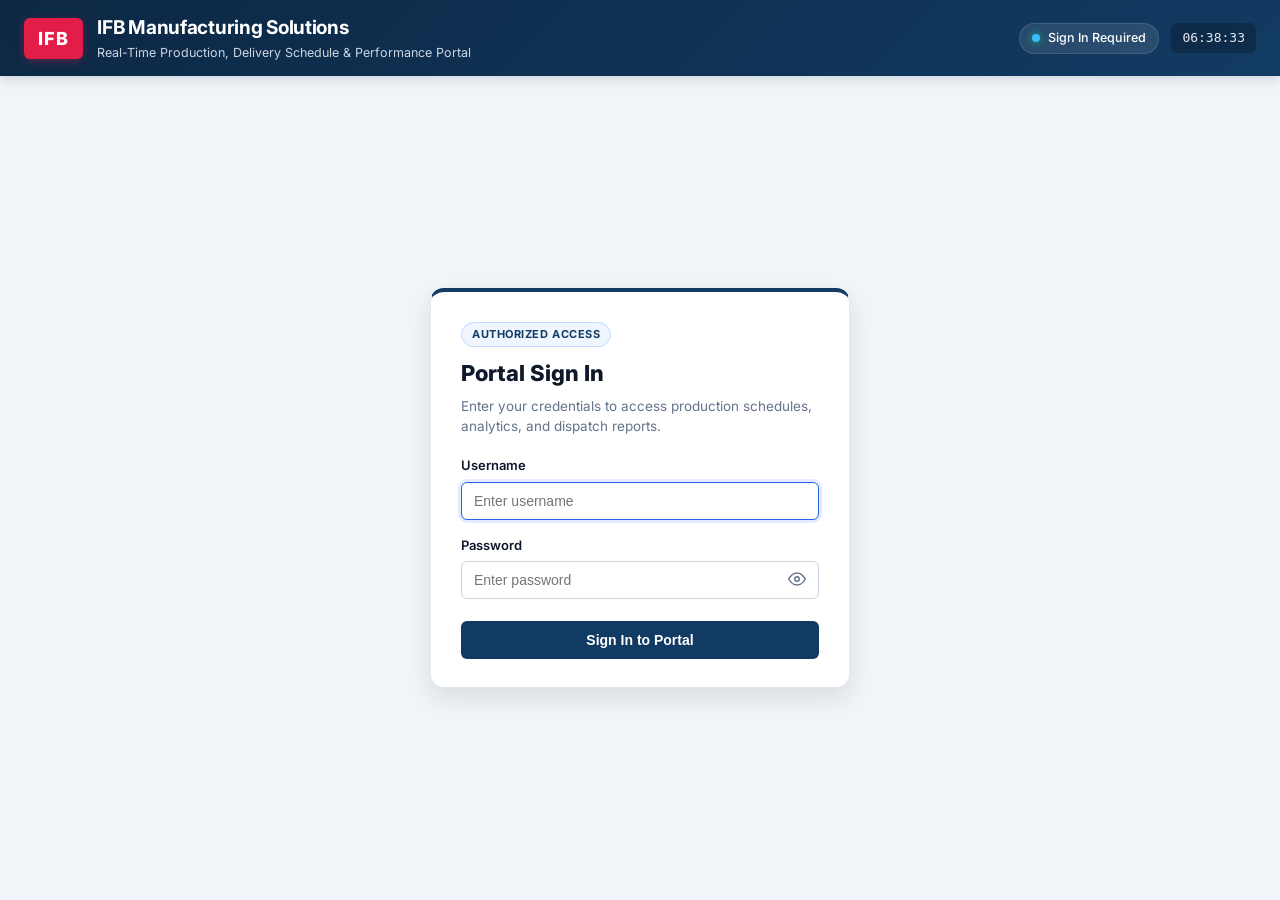
==== commit 5f08c1c7: "UI updates and bug fixes" ====
--- a/frontend/index.html
+++ b/frontend/index.html
@@ -99,6 +99,13 @@
                         <label for="dashboardMonth">Month:</label>
                         <select id="dashboardMonth" class="select-compact" onchange="onDashboardMonthChange()"></select>
                     </div>
+                    <div class="control-group">
+                    <label for="dashboardTargetInput">Target:</label>
+                    <div class="dash-target-wrap">
+                        <input type="number" id="dashboardTargetInput" class="dash-target-input" min="1" max="100" value="80" oninput="onSharedTargetChange(this.value)" onchange="onSharedTargetChange(this.value)">
+                        <span class="dash-target-unit">%</span>
+                    </div>
+                </div>
                 </div>
 
                 <div class="header-action-links">
@@ -385,7 +392,7 @@
             </div>
             <select id="cmpYearSelect" class="cmp-year-select" onchange="onCmpYearChange()" style="display:none;" title="Select year"></select>
             <label class="cmp-target">Target
-                <input type="number" id="cmpTargetInput" min="50" max="100" value="95" onchange="renderTrendChart(); renderLineTable();"> %
+                <input type="number" id="cmpTargetInput" min="1" max="100" value="80" oninput="onSharedTargetChange(this.value)" onchange="onSharedTargetChange(this.value)"> %
             </label>
         </div>
     </div>
--- a/frontend/style.css
+++ b/frontend/style.css
@@ -564,6 +564,38 @@
     padding: 7px 10px;
 }
 
+.dash-target-wrap {
+    display: inline-flex;
+    align-items: center;
+    gap: 6px;
+}
+
+.dash-target-input {
+    width: 60px;
+    padding: 6px 8px;
+    font-size: 12.5px;
+    font-weight: 600;
+    color: var(--text-main);
+    background: var(--bg-card);
+    border: 1px solid var(--border-dark);
+    border-radius: var(--radius-sm);
+    text-align: left;
+    font-variant-numeric: tabular-nums;
+    outline: none;
+    transition: border-color 0.15s ease, box-shadow 0.15s ease;
+}
+
+.dash-target-input:focus {
+    border-color: var(--accent);
+    box-shadow: 0 0 0 3px rgba(37, 99, 235, 0.12);
+}
+
+.dash-target-unit {
+    font-size: 12.5px;
+    font-weight: 600;
+    color: var(--text-muted);
+}
+
 .quick-preset-btns {
     display: flex;
     align-items: center;
